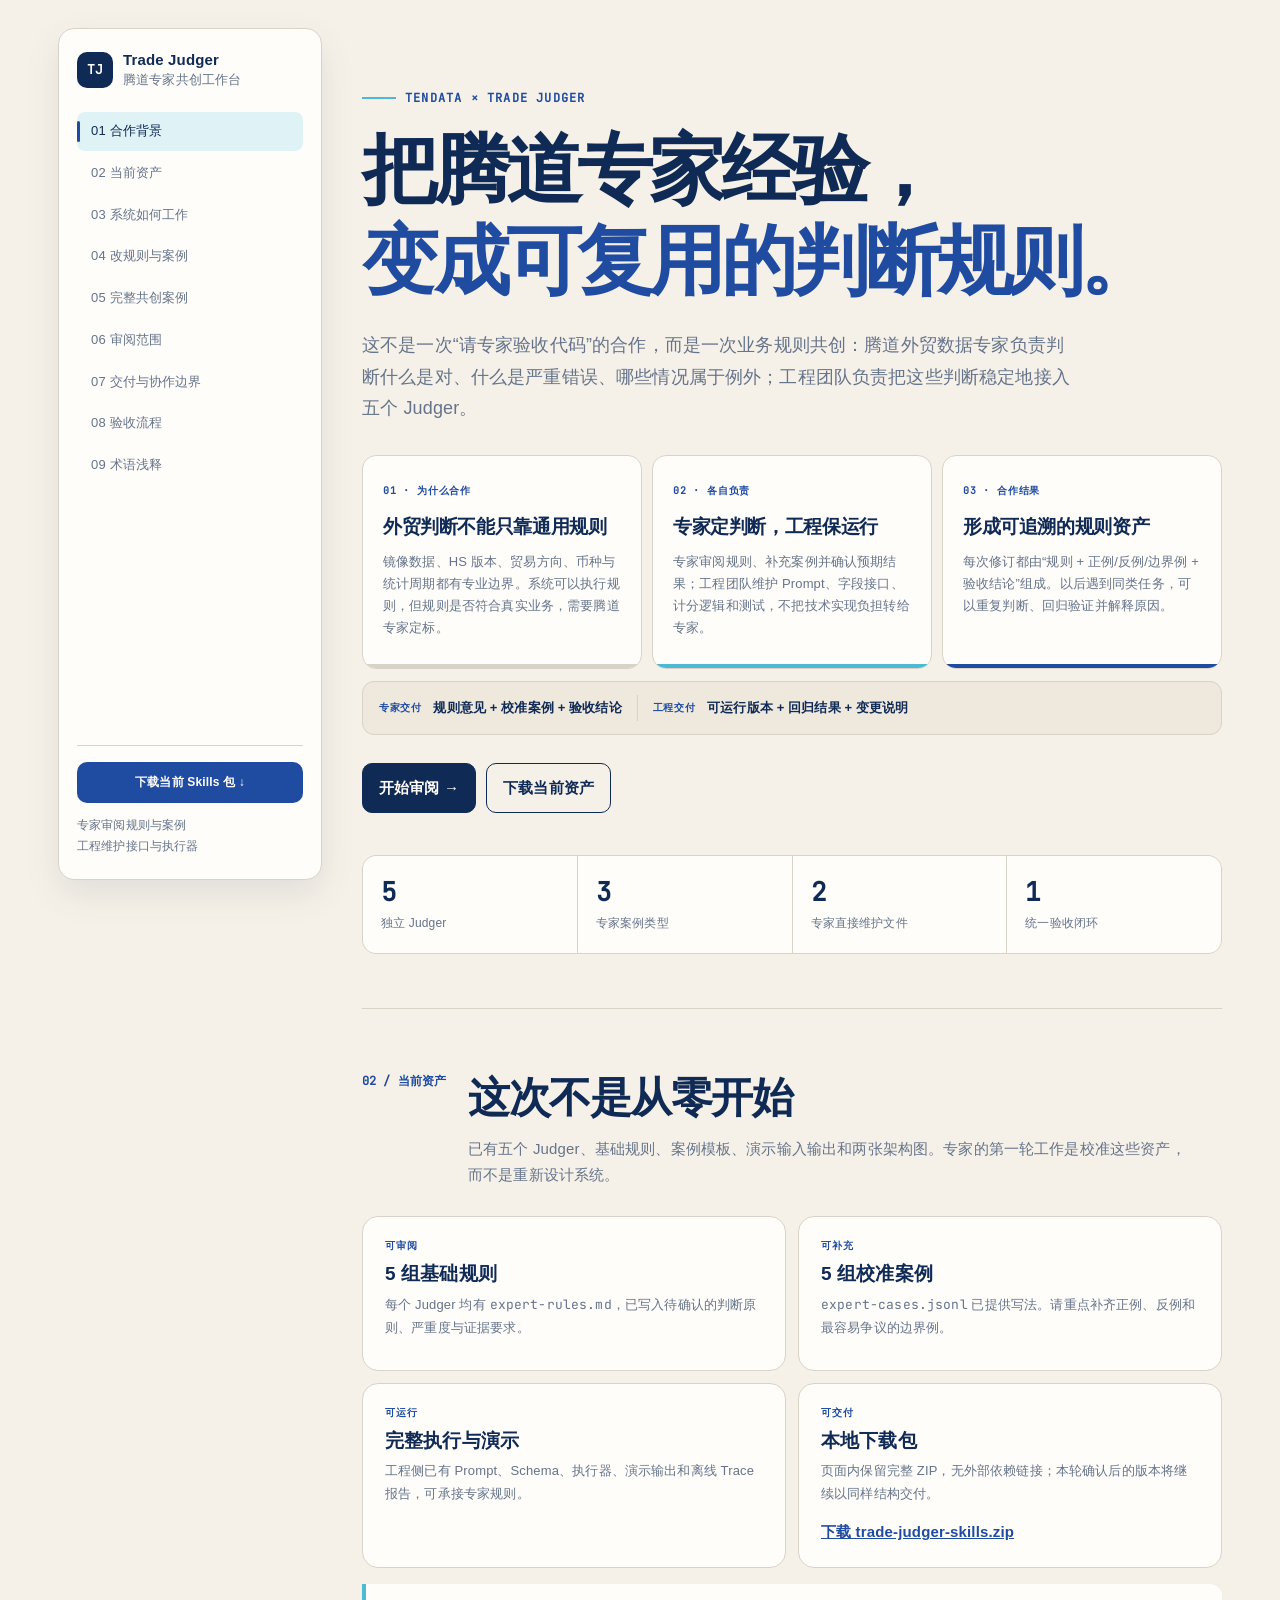
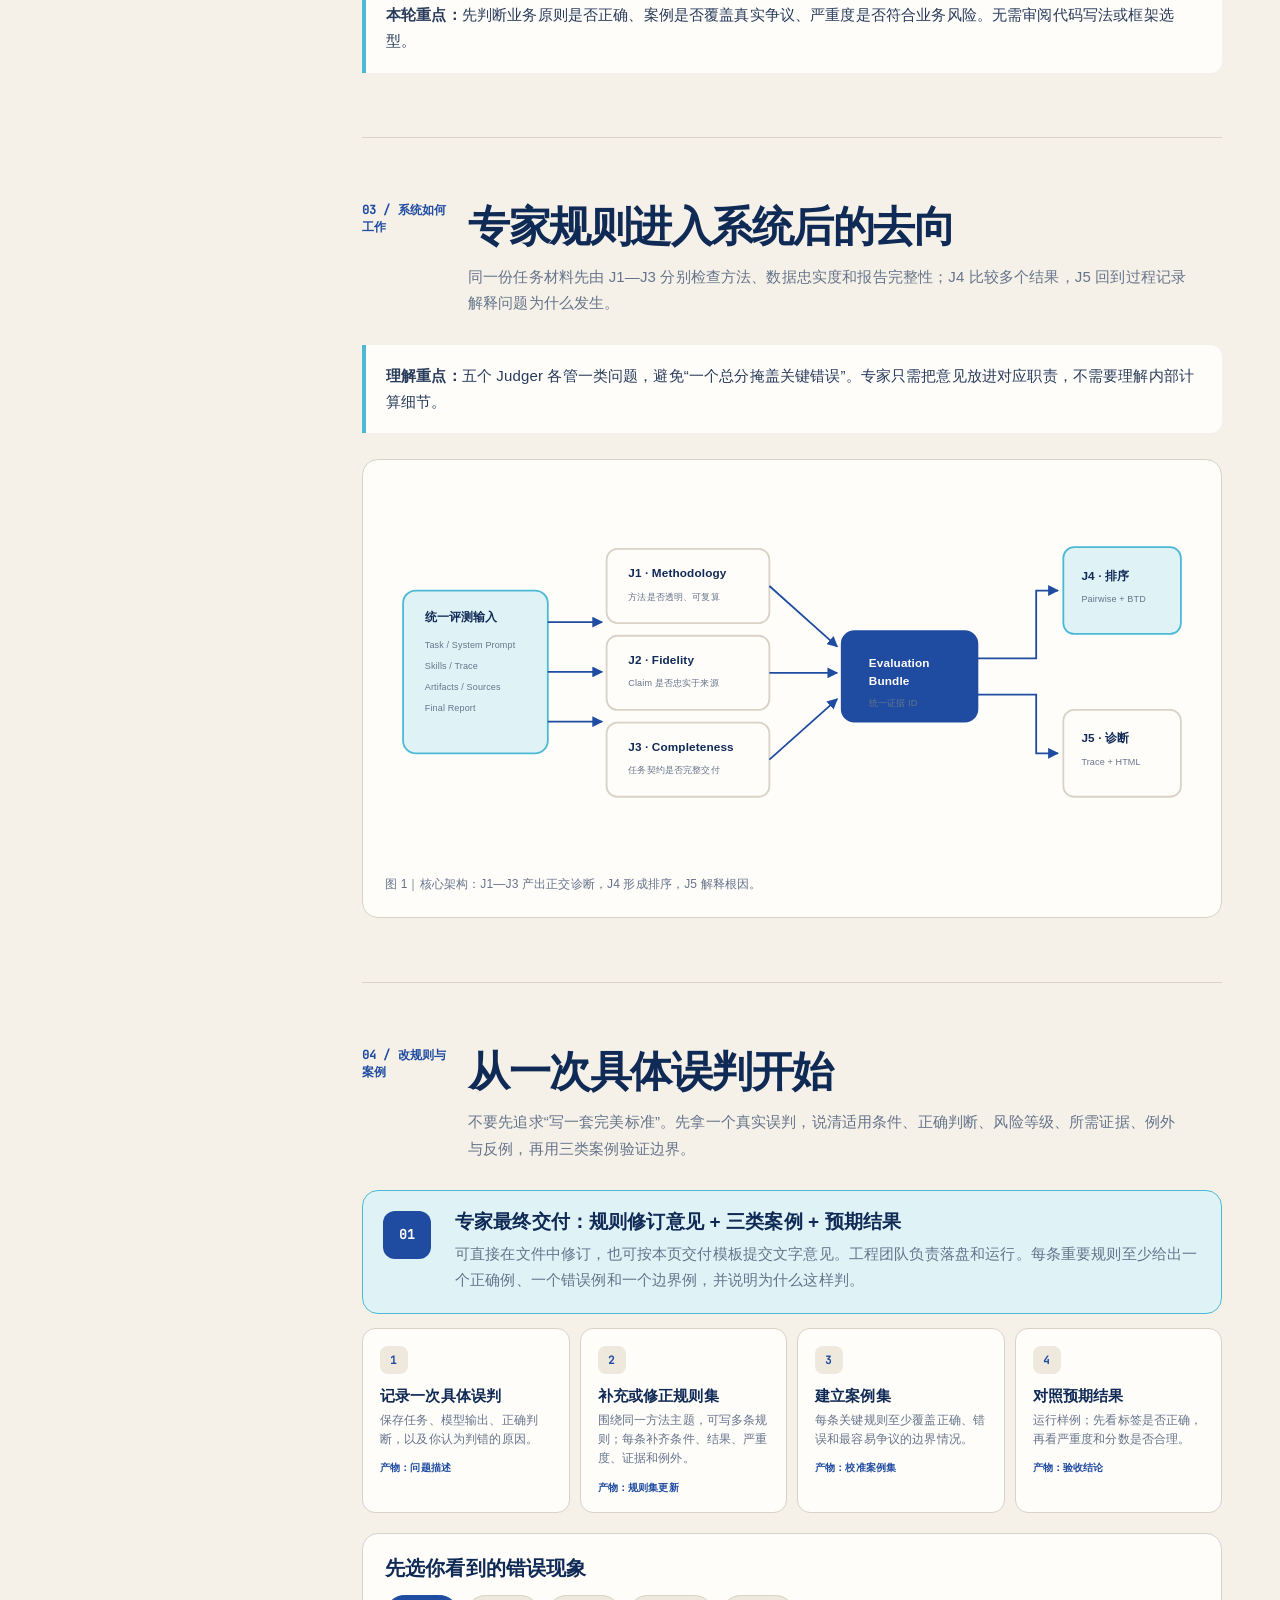
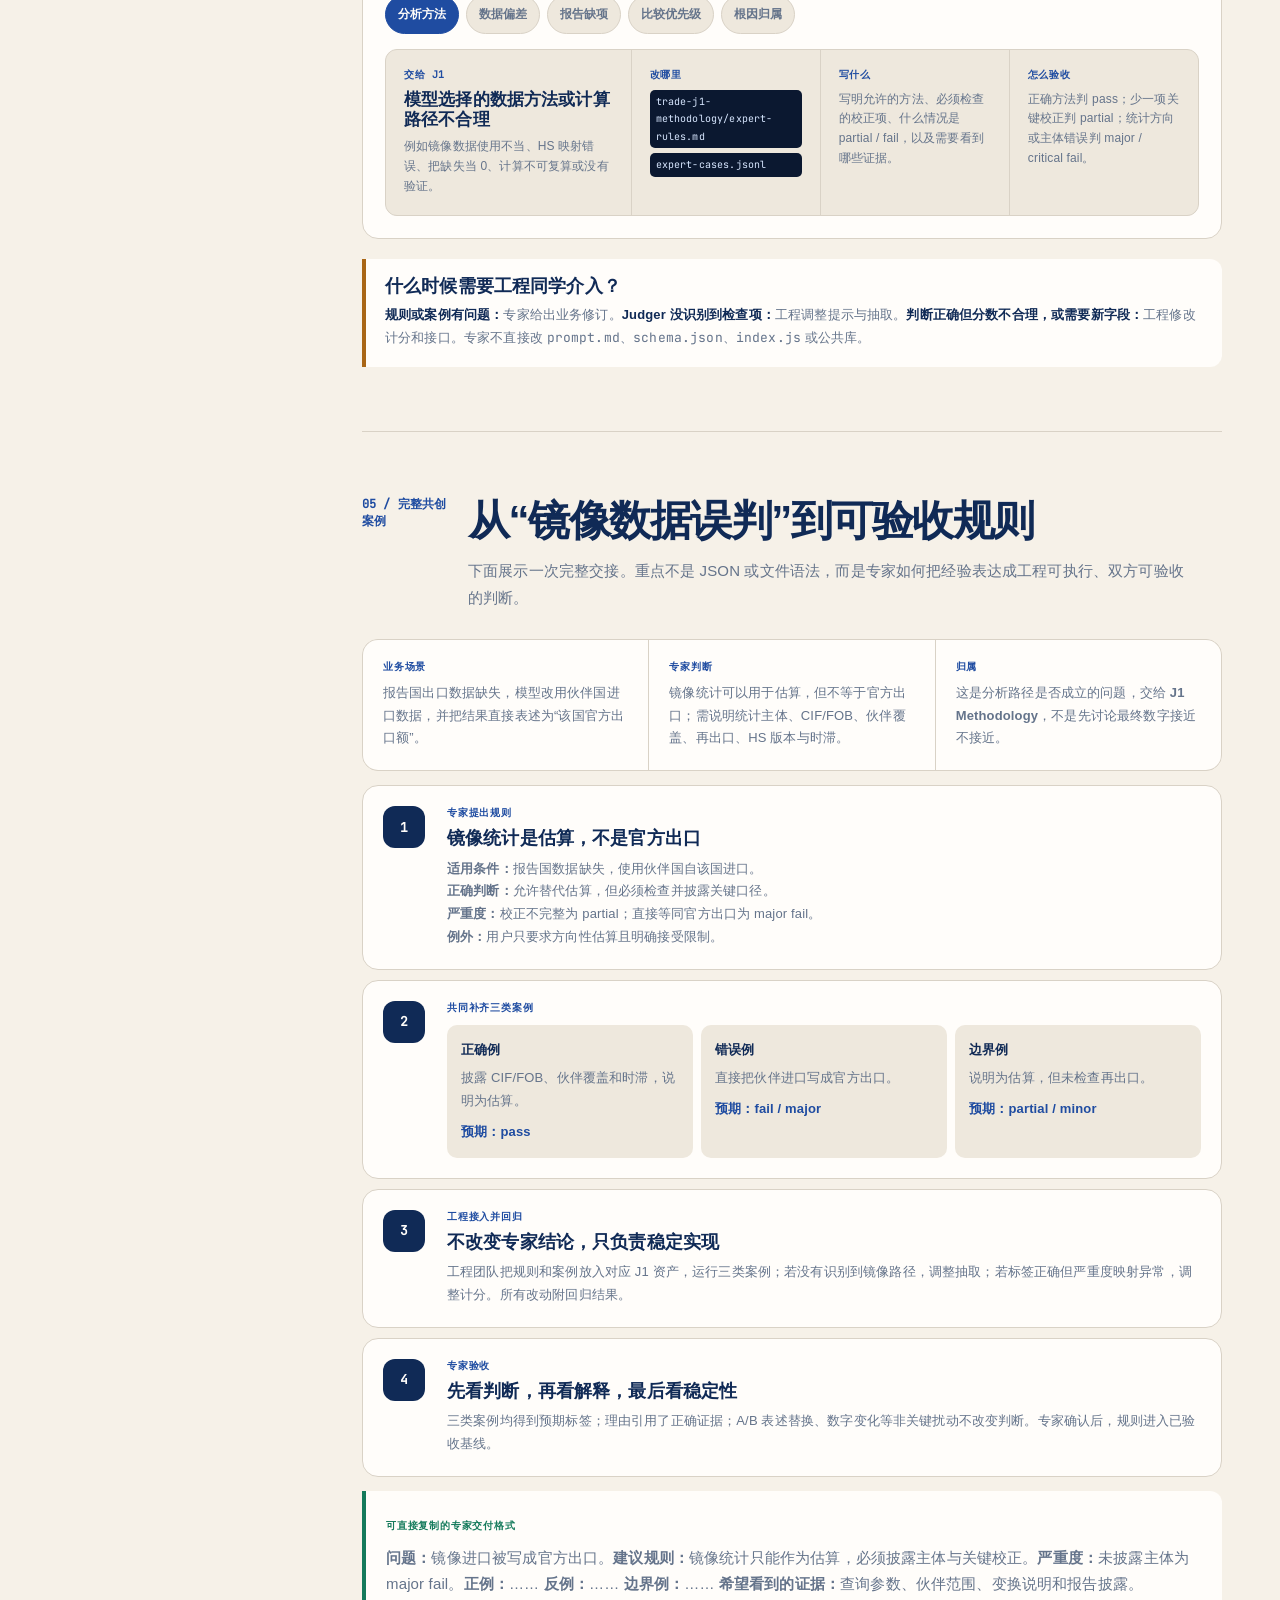
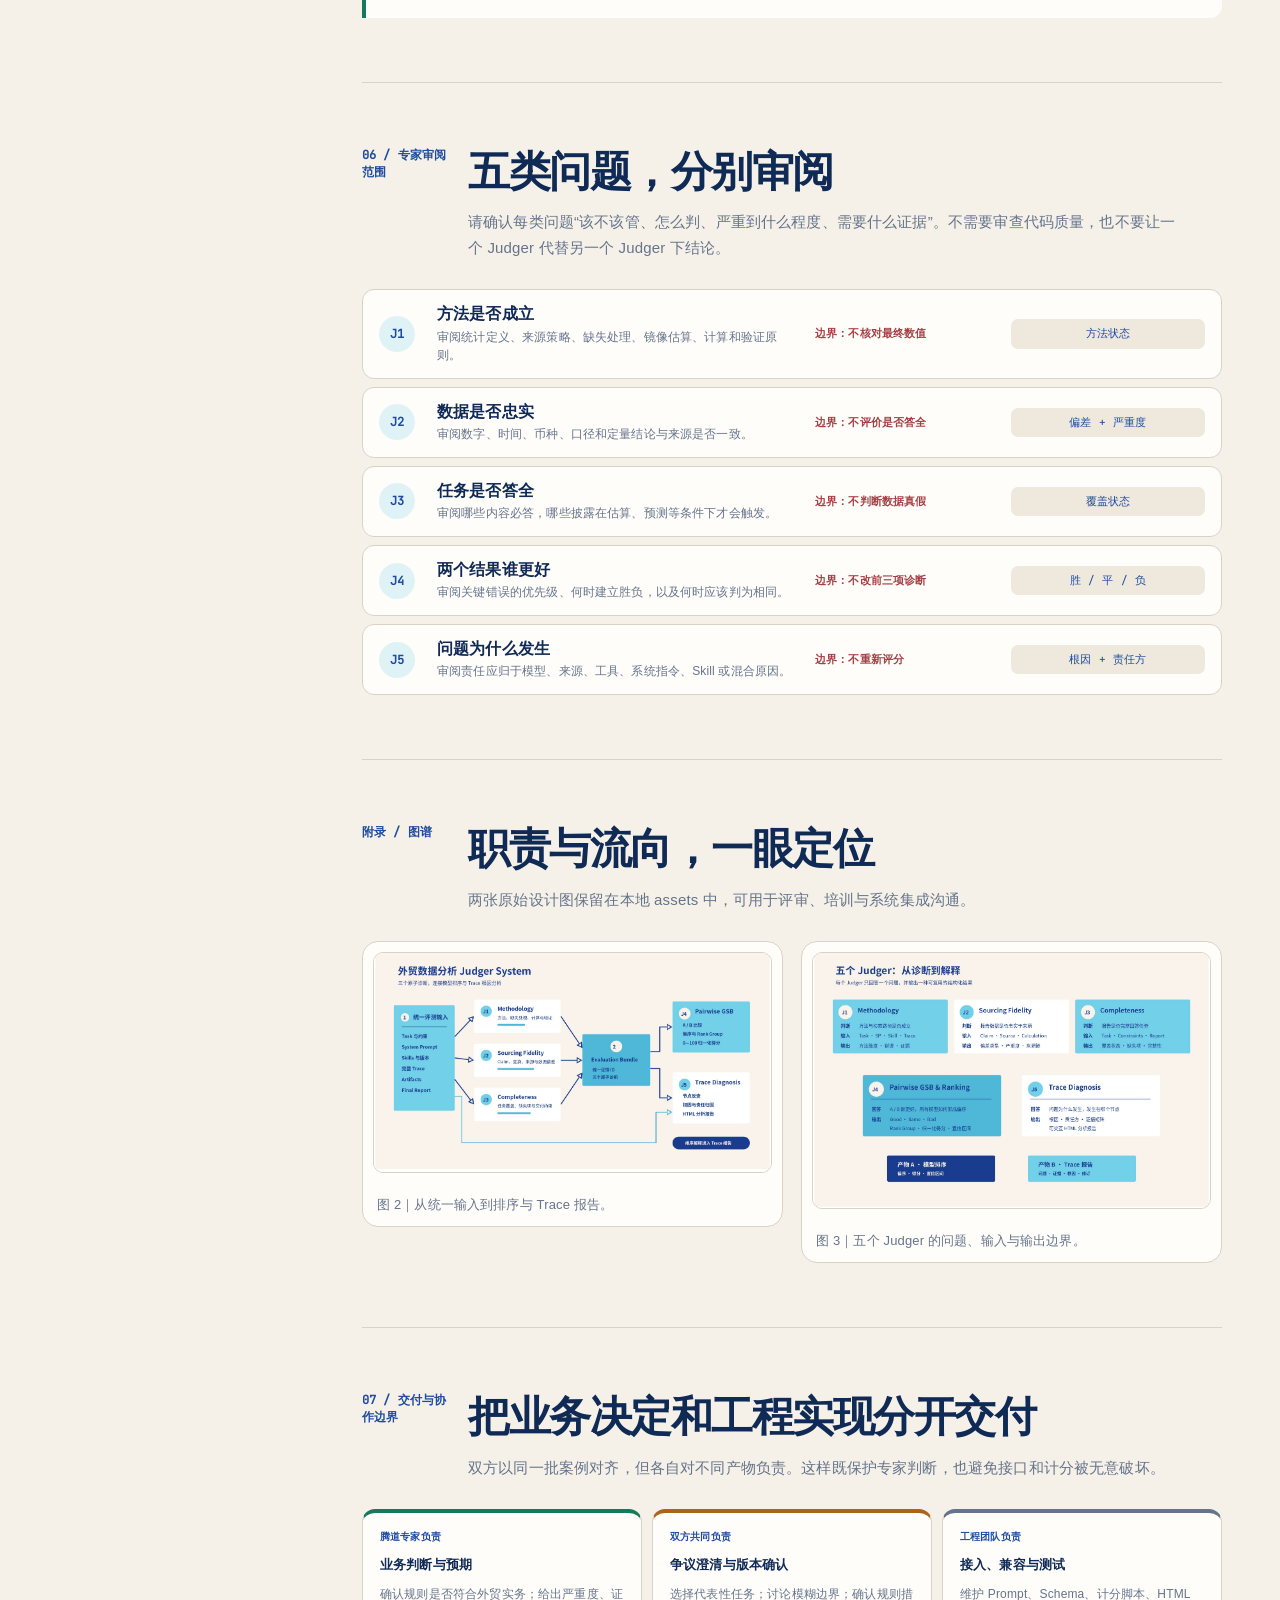
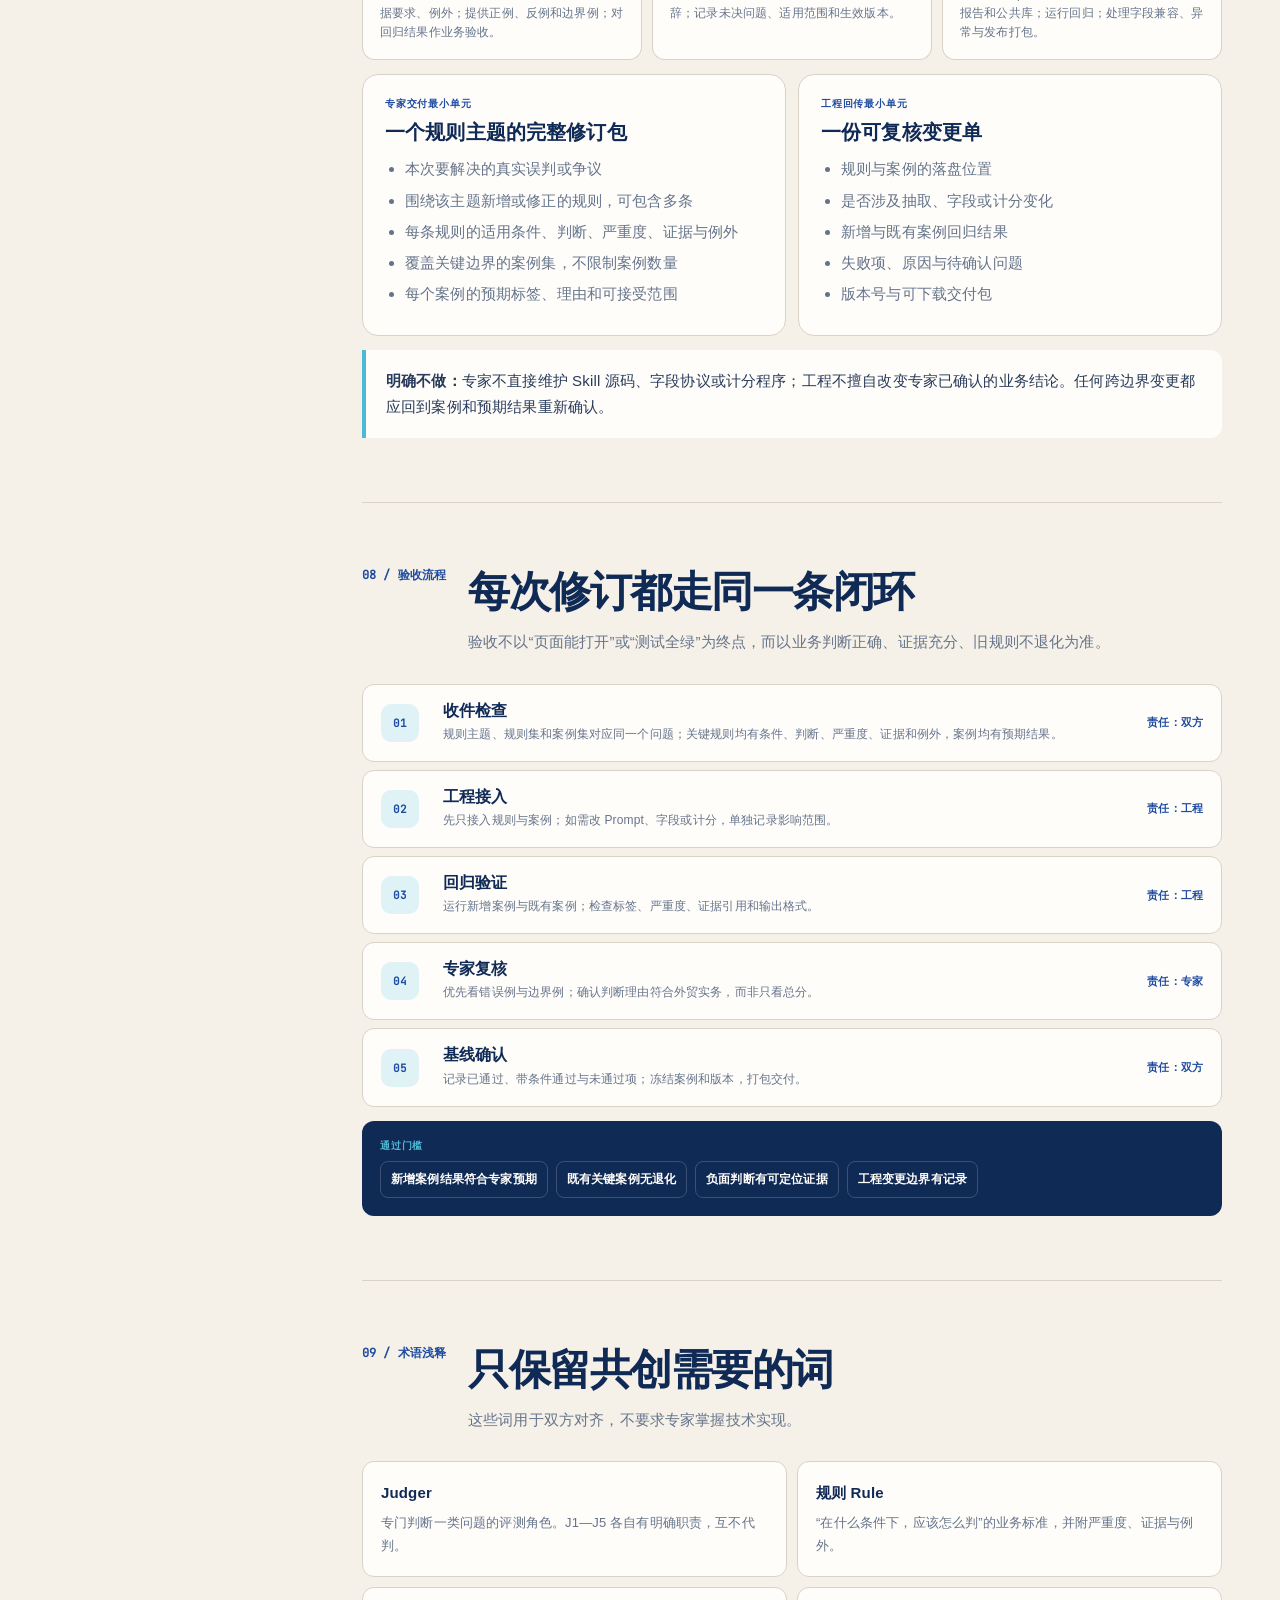
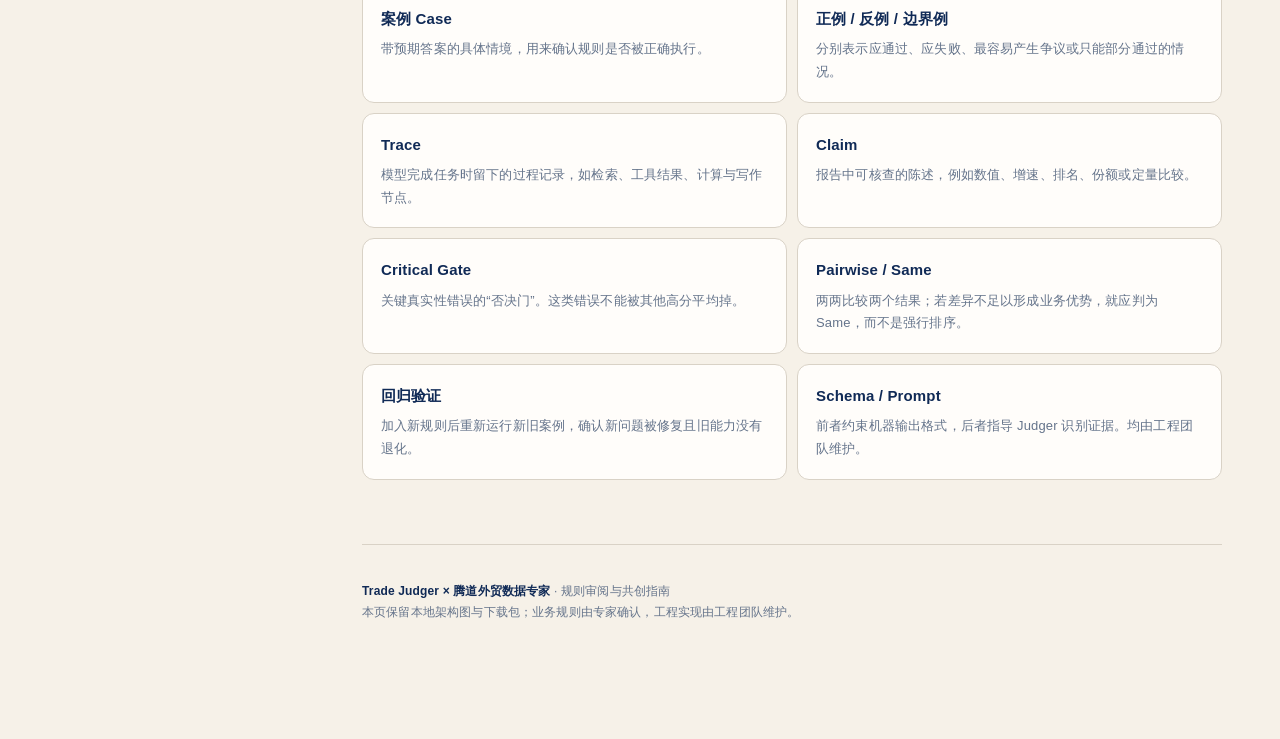
==== index.html @ 91a76354 "Deploy Tendata Trade Judger guide" ====
<!-- Generated by Trae Work -->
<!doctype html>
<html lang="zh-CN">
<head>
  <meta charset="utf-8">
  <meta name="viewport" content="width=device-width,initial-scale=1">
  <meta name="description" content="面向腾道外贸数据专家的 Trade Judger 规则审阅与共创工作指南">
  <title>Trade Judger｜腾道外贸数据专家共创指南</title>
  <link rel="stylesheet" href="assets/styles.css">
</head>
<body>
  <a class="skip" href="#main">跳到正文</a>
  <div class="shell">
    <aside class="sidebar" aria-label="页面目录">
      <div class="brand">
        <span class="brand-mark">TJ</span>
        <span>Trade Judger<small>腾道专家共创工作台</small></span>
      </div>
      <nav class="toc">
        <a class="active" href="#overview">01 合作背景</a>
        <a href="#assets-now">02 当前资产</a>
        <a href="#architecture">03 系统如何工作</a>
        <a href="#expert">04 改规则与案例</a>
        <a href="#worked-case">05 完整共创案例</a>
        <a href="#judgers">06 审阅范围</a>
        <a href="#delivery">07 交付与协作边界</a>
        <a href="#acceptance">08 验收流程</a>
        <a href="#terms">09 术语浅释</a>
      </nav>
      <div class="sidebar-foot">
        <a class="download" href="trade-judger-skills.zip" download>下载当前 Skills 包 ↓</a>
        专家审阅规则与案例<br>工程维护接口与执行器
      </div>
    </aside>

    <main class="main" id="main">
      <header class="hero" id="overview">
        <div class="eyebrow">Tendata × Trade Judger</div>
        <h1>把腾道专家经验，<br><span>变成可复用的判断规则。</span></h1>
        <p class="lead">这不是一次“请专家验收代码”的合作，而是一次业务规则共创：腾道外贸数据专家负责判断什么是对、什么是严重错误、哪些情况属于例外；工程团队负责把这些判断稳定地接入五个 Judger。</p>

        <div class="background-logic" aria-label="项目背景与方案">
          <article class="background-card problem">
            <span class="logic-step">01 · 为什么合作</span>
            <h2>外贸判断不能只靠通用规则</h2>
            <p>镜像数据、HS 版本、贸易方向、币种与统计周期都有专业边界。系统可以执行规则，但规则是否符合真实业务，需要腾道专家定标。</p>
          </article>
          <article class="background-card solution">
            <span class="logic-step">02 · 各自负责</span>
            <h2>专家定判断，工程保运行</h2>
            <p>专家审阅规则、补充案例并确认预期结果；工程团队维护 Prompt、字段接口、计分逻辑和测试，不把技术实现负担转给专家。</p>
          </article>
          <article class="background-card outcome">
            <span class="logic-step">03 · 合作结果</span>
            <h2>形成可追溯的规则资产</h2>
            <p>每次修订都由“规则 + 正例/反例/边界例 + 验收结论”组成。以后遇到同类任务，可以重复判断、回归验证并解释原因。</p>
          </article>
        </div>

        <div class="hero-thesis">
          <span>专家交付</span><b>规则意见 + 校准案例 + 验收结论</b>
          <i></i>
          <span>工程交付</span><b>可运行版本 + 回归结果 + 变更说明</b>
        </div>
        <div class="hero-actions">
          <a class="btn" href="#expert">开始审阅 →</a>
          <a class="btn secondary" href="trade-judger-skills.zip" download>下载当前资产</a>
        </div>
        <div class="metrics" aria-label="系统指标">
          <div class="metric"><strong>5</strong><span>独立 Judger</span></div>
          <div class="metric"><strong>3</strong><span>专家案例类型</span></div>
          <div class="metric"><strong>2</strong><span>专家直接维护文件</span></div>
          <div class="metric"><strong>1</strong><span>统一验收闭环</span></div>
        </div>
      </header>

      <section class="section" id="assets-now">
        <div class="section-head">
          <span class="section-no">02 / 当前资产</span>
          <div><h2>这次不是从零开始</h2><p class="section-intro">已有五个 Judger、基础规则、案例模板、演示输入输出和两张架构图。专家的第一轮工作是校准这些资产，而不是重新设计系统。</p></div>
        </div>
        <div class="asset-cards">
          <article><span>可审阅</span><h3>5 组基础规则</h3><p>每个 Judger 均有 <code>expert-rules.md</code>，已写入待确认的判断原则、严重度与证据要求。</p></article>
          <article><span>可补充</span><h3>5 组校准案例</h3><p><code>expert-cases.jsonl</code> 已提供写法。请重点补齐正例、反例和最容易争议的边界例。</p></article>
          <article><span>可运行</span><h3>完整执行与演示</h3><p>工程侧已有 Prompt、Schema、执行器、演示输出和离线 Trace 报告，可承接专家规则。</p></article>
          <article><span>可交付</span><h3>本地下载包</h3><p>页面内保留完整 ZIP，无外部依赖链接；本轮确认后的版本将继续以同样结构交付。</p><a href="trade-judger-skills.zip" download>下载 trade-judger-skills.zip</a></article>
        </div>
        <div class="callout"><strong>本轮重点：</strong>先判断业务原则是否正确、案例是否覆盖真实争议、严重度是否符合业务风险。无需审阅代码写法或框架选型。</div>
      </section>

      <section class="section" id="architecture">
        <div class="section-head">
          <span class="section-no">03 / 系统如何工作</span>
          <div>
            <h2>专家规则进入系统后的去向</h2>
            <p class="section-intro">同一份任务材料先由 J1—J3 分别检查方法、数据忠实度和报告完整性；J4 比较多个结果，J5 回到过程记录解释问题为什么发生。</p>
          </div>
        </div>
        <div class="callout"><strong>理解重点：</strong>五个 Judger 各管一类问题，避免“一个总分掩盖关键错误”。专家只需把意见放进对应职责，不需要理解内部计算细节。</div>
        <figure class="architecture">
          <svg viewBox="0 0 900 420" role="img" aria-labelledby="arch-title arch-desc">
            <title id="arch-title">Trade Judger 五层评测架构</title>
            <desc id="arch-desc">统一输入进入 J1、J2、J3，汇总为评测包后进入 J4 排序与 J5 Trace 诊断。</desc>
            <defs><marker id="arrow" viewBox="0 0 10 10" refX="9" refY="5" markerWidth="6" markerHeight="6" orient="auto-start-reverse"><path d="M0 0L10 5L0 10z" fill="var(--accent)"/></marker></defs>
            <rect class="flow-soft" x="20" y="120" rx="14" width="160" height="180"/>
            <text class="flow-text" x="44" y="154">统一评测输入</text>
            <text class="flow-sub" x="44" y="184">Task / System Prompt</text>
            <text class="flow-sub" x="44" y="207">Skills / Trace</text>
            <text class="flow-sub" x="44" y="230">Artifacts / Sources</text>
            <text class="flow-sub" x="44" y="253">Final Report</text>
            <path class="flow-line" d="M180 155H240"/>
            <path class="flow-line" d="M180 210H240"/>
            <path class="flow-line" d="M180 265H240"/>
            <rect class="flow-box" x="245" y="74" rx="12" width="180" height="82"/>
            <rect class="flow-box" x="245" y="170" rx="12" width="180" height="82"/>
            <rect class="flow-box" x="245" y="266" rx="12" width="180" height="82"/>
            <text class="flow-text" x="269" y="105">J1 · Methodology</text><text class="flow-sub" x="269" y="130">方法是否透明、可复算</text>
            <text class="flow-text" x="269" y="201">J2 · Fidelity</text><text class="flow-sub" x="269" y="226">Claim 是否忠实于来源</text>
            <text class="flow-text" x="269" y="297">J3 · Completeness</text><text class="flow-sub" x="269" y="322">任务契约是否完整交付</text>
            <path class="flow-line" d="M425 115L500 182"/><path class="flow-line" d="M425 211H500"/><path class="flow-line" d="M425 307L500 240"/>
            <rect class="flow-core" x="505" y="165" rx="14" width="150" height="100"/>
            <text class="flow-white" x="535" y="205">Evaluation</text><text class="flow-white" x="535" y="225">Bundle</text><text class="flow-sub" x="535" y="248">统一证据 ID</text>
            <path class="flow-line" d="M655 195H720V120H744"/><path class="flow-line" d="M655 235H720V300H744"/>
            <rect class="flow-soft" x="750" y="72" rx="12" width="130" height="96"/>
            <rect class="flow-box" x="750" y="252" rx="12" width="130" height="96"/>
            <text class="flow-text" x="770" y="108">J4 · 排序</text><text class="flow-sub" x="770" y="133">Pairwise + BTD</text>
            <text class="flow-text" x="770" y="288">J5 · 诊断</text><text class="flow-sub" x="770" y="313">Trace + HTML</text>
          </svg>
          <figcaption>图 1｜核心架构：J1—J3 产出正交诊断，J4 形成排序，J5 解释根因。</figcaption>
        </figure>
      </section>

      <section class="section expert-section" id="expert">
        <div class="section-head">
          <span class="section-no">04 / 改规则与案例</span>
          <div><h2>从一次具体误判开始</h2><p class="section-intro">不要先追求“写一套完美标准”。先拿一个真实误判，说清适用条件、正确判断、风险等级、所需证据、例外与反例，再用三类案例验证边界。</p></div>
        </div>

        <div class="expert-callout">
          <div class="expert-callout-mark">01</div>
          <div><h3>专家最终交付：规则修订意见 + 三类案例 + 预期结果</h3><p>可直接在文件中修订，也可按本页交付模板提交文字意见。工程团队负责落盘和运行。每条重要规则至少给出一个正确例、一个错误例和一个边界例，并说明为什么这样判。</p></div>
        </div>

        <div class="expert-workflow" aria-label="专家共创步骤">
          <article><span>1</span><h3>记录一次具体误判</h3><p>保存任务、模型输出、正确判断，以及你认为判错的原因。</p><b>产物：问题描述</b></article>
          <article><span>2</span><h3>补充或修正规则集</h3><p>围绕同一方法主题，可写多条规则；每条补齐条件、结果、严重度、证据和例外。</p><b>产物：规则集更新</b></article>
          <article><span>3</span><h3>建立案例集</h3><p>每条关键规则至少覆盖正确、错误和最容易争议的边界情况。</p><b>产物：校准案例集</b></article>
          <article><span>4</span><h3>对照预期结果</h3><p>运行样例；先看标签是否正确，再看严重度和分数是否合理。</p><b>产物：验收结论</b></article>
        </div>

        <div class="expert-router">
          <h3>先选你看到的错误现象</h3>
          <div class="expert-tabs" role="tablist" aria-label="选择专家修改场景">
            <button class="expert-tab active" data-expert="method" aria-selected="true">分析方法</button>
            <button class="expert-tab" data-expert="data" aria-selected="false">数据偏差</button>
            <button class="expert-tab" data-expert="coverage" aria-selected="false">报告缺项</button>
            <button class="expert-tab" data-expert="pairwise" aria-selected="false">比较优先级</button>
            <button class="expert-tab" data-expert="root" aria-selected="false">根因归属</button>
          </div>

          <article class="expert-panel active" data-expert-panel="method">
            <div class="expert-route-head"><span>交给 J1</span><h4>模型选择的数据方法或计算路径不合理</h4><p>例如镜像数据使用不当、HS 映射错误、把缺失当 0、计算不可复算或没有验证。</p></div>
            <div class="expert-action"><span>改哪里</span><code>trade-j1-methodology/expert-rules.md</code><code>expert-cases.jsonl</code></div>
            <div class="expert-action"><span>写什么</span><p>写明允许的方法、必须检查的校正项、什么情况是 partial / fail，以及需要看到哪些证据。</p></div>
            <div class="expert-action"><span>怎么验收</span><p>正确方法判 pass；少一项关键校正判 partial；统计方向或主体错误判 major / critical fail。</p></div>
          </article>
          <article class="expert-panel" data-expert-panel="data" hidden>
            <div class="expert-route-head"><span>交给 J2</span><h4>报告里的数字、口径或定量结论与来源不一致</h4><p>例如累计值写成全年、人民币写成美元、名义增长解释为实际增长，或来源无法定位。</p></div>
            <div class="expert-action"><span>改哪里</span><code>trade-j2-fidelity/expert-rules.md</code><code>expert-cases.jsonl</code></div>
            <div class="expert-action"><span>写什么</span><p>定义偏差类型，说明如何比较报告值与来源值，以及不同 Claim 的严重度。</p></div>
            <div class="expert-action"><span>怎么验收</span><p>报告值、定义、时间、单位和变换全部一致才判 none；核心口径错误必须触发 critical。</p></div>
          </article>
          <article class="expert-panel" data-expert-panel="coverage" hidden>
            <div class="expert-route-head"><span>交给 J3</span><h4>报告漏答用户要求，或该披露的限制没有写出来</h4><p>例如要求市场规模、趋势和原因，报告只给规模；使用估算后没有说明方法与限制。</p></div>
            <div class="expert-action"><span>改哪里</span><code>trade-j3-completeness/expert-rules.md</code><code>expert-cases.jsonl</code></div>
            <div class="expert-action"><span>写什么</span><p>列出该类任务的 required 项，以及在使用估算、镜像或预测时会触发的 conditional 项。</p></div>
            <div class="expert-action"><span>怎么验收</span><p>逐项在最终报告找到回答；只在 Trace 做过但没交付，仍不能判 covered。</p></div>
          </article>
          <article class="expert-panel" data-expert-panel="pairwise" hidden>
            <div class="expert-route-head"><span>交给 J4</span><h4>两个结果的胜负不符合业务重要性，或本应平局却被强行排序</h4><p>例如完整但核心数据错的报告胜过简短但数据正确的报告。</p></div>
            <div class="expert-action"><span>改哪里</span><code>trade-j4-pairwise-btd/expert-rules.md</code><code>expert-cases.jsonl</code></div>
            <div class="expert-action"><span>写什么</span><p>写明哪些错误先过 Critical Gate、哪些差异可建立优势、哪些差异只能判 Same。</p></div>
            <div class="expert-action"><span>怎么验收</span><p>准备 A 胜、B 胜、Same 和不可比较各一例，并执行 A/B 交换检查。</p></div>
          </article>
          <article class="expert-panel" data-expert-panel="root" hidden>
            <div class="expert-route-head"><span>交给 J5</span><h4>问题找对了，但责任方或发生节点判断错误</h4><p>例如工具没有返回数据却归因模型，或正确证据已出现但模型没用却归因来源。</p></div>
            <div class="expert-action"><span>改哪里</span><code>trade-j5-trace-html/expert-rules.md</code><code>expert-cases.jsonl</code></div>
            <div class="expert-action"><span>写什么</span><p>写明每种 owner 需要哪些 Trace 证据，以及 mixed 与 unknown 的边界。</p></div>
            <div class="expert-action"><span>怎么验收</span><p>同一错误分别构造 model、source、tool 和 skill 原因，检查是否归到不同责任方。</p></div>
          </article>
        </div>

        <div class="edit-boundary compact-boundary">
          <h3>什么时候需要工程同学介入？</h3>
          <p><b>规则或案例有问题：</b>专家给出业务修订。<b>Judger 没识别到检查项：</b>工程调整提示与抽取。<b>判断正确但分数不合理，或需要新字段：</b>工程修改计分和接口。专家不直接改 <code>prompt.md</code>、<code>schema.json</code>、<code>index.js</code> 或公共库。</p>
        </div>
      </section>

      <section class="section" id="worked-case">
        <div class="section-head">
          <span class="section-no">05 / 完整共创案例</span>
          <div><h2>从“镜像数据误判”到可验收规则</h2><p class="section-intro">下面展示一次完整交接。重点不是 JSON 或文件语法，而是专家如何把经验表达成工程可执行、双方可验收的判断。</p></div>
        </div>
        <div class="case-brief">
          <div><span>业务场景</span><p>报告国出口数据缺失，模型改用伙伴国进口数据，并把结果直接表述为“该国官方出口额”。</p></div>
          <div><span>专家判断</span><p>镜像统计可以用于估算，但不等于官方出口；需说明统计主体、CIF/FOB、伙伴覆盖、再出口、HS 版本与时滞。</p></div>
          <div><span>归属</span><p>这是分析路径是否成立的问题，交给 <strong>J1 Methodology</strong>，不是先讨论最终数字接近不接近。</p></div>
        </div>
        <div class="case-timeline" aria-label="完整共创案例步骤">
          <article><b>1</b><div><span>专家提出规则</span><h3>镜像统计是估算，不是官方出口</h3><p><strong>适用条件：</strong>报告国数据缺失，使用伙伴国自该国进口。<br><strong>正确判断：</strong>允许替代估算，但必须检查并披露关键口径。<br><strong>严重度：</strong>校正不完整为 partial；直接等同官方出口为 major fail。<br><strong>例外：</strong>用户只要求方向性估算且明确接受限制。</p></div></article>
          <article><b>2</b><div><span>共同补齐三类案例</span><div class="case-three"><p><em>正确例</em>披露 CIF/FOB、伙伴覆盖和时滞，说明为估算。<strong>预期：pass</strong></p><p><em>错误例</em>直接把伙伴进口写成官方出口。<strong>预期：fail / major</strong></p><p><em>边界例</em>说明为估算，但未检查再出口。<strong>预期：partial / minor</strong></p></div></div></article>
          <article><b>3</b><div><span>工程接入并回归</span><h3>不改变专家结论，只负责稳定实现</h3><p>工程团队把规则和案例放入对应 J1 资产，运行三类案例；若没有识别到镜像路径，调整抽取；若标签正确但严重度映射异常，调整计分。所有改动附回归结果。</p></div></article>
          <article><b>4</b><div><span>专家验收</span><h3>先看判断，再看解释，最后看稳定性</h3><p>三类案例均得到预期标签；理由引用了正确证据；A/B 表述替换、数字变化等非关键扰动不改变判断。专家确认后，规则进入已验收基线。</p></div></article>
        </div>
        <div class="handoff-example">
          <span>可直接复制的专家交付格式</span>
          <p><strong>问题：</strong>镜像进口被写成官方出口。<strong>建议规则：</strong>镜像统计只能作为估算，必须披露主体与关键校正。<strong>严重度：</strong>未披露主体为 major fail。<strong>正例：</strong>…… <strong>反例：</strong>…… <strong>边界例：</strong>…… <strong>希望看到的证据：</strong>查询参数、伙伴范围、变换说明和报告披露。</p>
        </div>
      </section>

      <section class="section" id="judgers">
        <div class="section-head">
          <span class="section-no">06 / 专家审阅范围</span>
          <div><h2>五类问题，分别审阅</h2><p class="section-intro">请确认每类问题“该不该管、怎么判、严重到什么程度、需要什么证据”。不需要审查代码质量，也不要让一个 Judger 代替另一个 Judger 下结论。</p></div>
        </div>
        <div class="judger-matrix">
          <article><span class="jid">J1</span><div><h3>方法是否成立</h3><p>审阅统计定义、来源策略、缺失处理、镜像估算、计算和验证原则。</p></div><b>边界：不核对最终数值</b><code>方法状态</code></article>
          <article><span class="jid">J2</span><div><h3>数据是否忠实</h3><p>审阅数字、时间、币种、口径和定量结论与来源是否一致。</p></div><b>边界：不评价是否答全</b><code>偏差 + 严重度</code></article>
          <article><span class="jid">J3</span><div><h3>任务是否答全</h3><p>审阅哪些内容必答，哪些披露在估算、预测等条件下才会触发。</p></div><b>边界：不判断数据真假</b><code>覆盖状态</code></article>
          <article><span class="jid">J4</span><div><h3>两个结果谁更好</h3><p>审阅关键错误的优先级、何时建立胜负，以及何时应该判为相同。</p></div><b>边界：不改前三项诊断</b><code>胜 / 平 / 负</code></article>
          <article><span class="jid">J5</span><div><h3>问题为什么发生</h3><p>审阅责任应归于模型、来源、工具、系统指令、Skill 或混合原因。</p></div><b>边界：不重新评分</b><code>根因 + 责任方</code></article>
        </div>
        <div class="judger-switcher legacy-judger-detail" role="tablist" aria-label="选择 Judger 查看详情">
          <button class="judger-tab active" role="tab" aria-selected="true" aria-controls="judger-j1" data-judger="j1">
            <span class="jid">J1</span><span><b>Methodology</b><small>分析方法是否成立</small></span>
          </button>
          <button class="judger-tab" role="tab" aria-selected="false" aria-controls="judger-j2" data-judger="j2">
            <span class="jid">J2</span><span><b>Sourcing Fidelity</b><small>数据是否忠实</small></span>
          </button>
          <button class="judger-tab" role="tab" aria-selected="false" aria-controls="judger-j3" data-judger="j3">
            <span class="jid">J3</span><span><b>Completeness</b><small>报告是否完整</small></span>
          </button>
          <button class="judger-tab" role="tab" aria-selected="false" aria-controls="judger-j4" data-judger="j4">
            <span class="jid">J4</span><span><b>Pairwise Ranking</b><small>模型如何排序</small></span>
          </button>
          <button class="judger-tab" role="tab" aria-selected="false" aria-controls="judger-j5" data-judger="j5">
            <span class="jid">J5</span><span><b>Trace Diagnosis</b><small>问题为何发生</small></span>
          </button>
        </div>

        <div class="judger-deck legacy-judger-detail">
          <article class="judger-panel active" id="judger-j1" role="tabpanel" data-panel="j1">
            <header class="judger-panel-head">
              <div><span class="eyebrow">J1 · 单模型诊断</span><h3>Methodology Judger</h3><p>判断模型是否用<strong>合理、透明、可复核</strong>的过程解决外贸数据问题。它评过程，不因最终数字碰巧正确而放过错误方法，也不因报告写得长而加分。</p></div>
              <span class="panel-badge">最小单位：方法维度</span>
            </header>
            <div class="judger-facts">
              <div><span>主要输入</span><b>Task · SP · Skill · Trace · Artifacts</b></div>
              <div><span>主要输出</span><b>维度状态 · 严重度 · 证据 · 总分</b></div>
              <div><span>离散标签</span><b>pass · partial · fail · N/A</b></div>
            </div>
            <div class="judger-body">
              <div class="judger-process">
                <h4>如何工作</h4>
                <ol class="process-list">
                  <li><i>01</i><div><b>形式化问题</b><p>把自然语言任务还原为报告国、伙伴国、贸易方向、商品范围、时间粒度、价值或数量指标。</p></div></li>
                  <li><i>02</i><div><b>检查来源策略</b><p>判断来源层级是否适配 Claim，并区分主来源、辅助来源与解释性来源。</p></div></li>
                  <li><i>03</i><div><b>审查缺失处理</b><p>区分零值、未发布、未报送、受抑制和接口失败；替代估算必须披露假设与偏差。</p></div></li>
                  <li><i>04</i><div><b>复核计算与验证</b><p>检查汇总、换算、同比、份额和镜像调整是否可复算，并寻找独立验证。</p></div></li>
                </ol>
              </div>
              <aside class="judger-rules">
                <h4>关键判定</h4>
                <ul><li>数据缺失不能直接解释为 0。</li><li>镜像进口需检查 FOB/CIF、再出口、伙伴覆盖率和 HS 版本。</li><li>证据不足时，应缩小结论或标记不确定性。</li><li>Critical failure 不被平均分抵消。</li></ul>
                <div class="case"><span>典型案例</span><p>某地区出口缺失，模型用伙伴国进口恢复数据。若未校正 CIF/FOB 和伙伴覆盖率，J1 判替代路径为 <b>partial</b>，即使最终数值接近。</p></div>
              </aside>
            </div>
          </article>

          <article class="judger-panel" id="judger-j2" role="tabpanel" data-panel="j2" hidden>
            <header class="judger-panel-head">
              <div><span class="eyebrow">J2 · Claim 级核验</span><h3>Sourcing Fidelity Judger</h3><p>从最终报告中抽取每个可核查的 Data Claim，建立 <strong>Claim → Transformation → Source</strong> 链，判断报告值是否忠实于来源与计算。</p></div>
              <span class="panel-badge">最小单位：Data Claim</span>
            </header>
            <div class="judger-facts">
              <div><span>主要输入</span><b>Report · Source · Download · Calculation · Trace</b></div>
              <div><span>主要输出</span><b>来源链 · 偏差类型 · 严重度 · WDR</b></div>
              <div><span>Claim 等级</span><b>critical · material · supporting</b></div>
            </div>
            <div class="judger-body">
              <div class="judger-process">
                <h4>如何工作</h4>
                <ol class="process-list">
                  <li><i>01</i><div><b>抽取 Claim</b><p>识别数值、增速、排名、份额、比较关系、时间点和定量推断。</p></div></li>
                  <li><i>02</i><div><b>连接来源</b><p>定位模型实际读取的页面、下载文件和中间表；无法连接时标记 unsupported。</p></div></li>
                  <li><i>03</i><div><b>复算变换</b><p>按 trace 中的公式、币种、单位、时间窗口和聚合范围重新计算。</p></div></li>
                  <li><i>04</i><div><b>判断影响</b><p>按 Claim 重要度与偏差严重度汇总，但保留单个核心错误的否决权。</p></div></li>
                </ol>
              </div>
              <aside class="judger-rules">
                <h4>七类偏差</h4>
                <div class="chip-list"><span>抄写</span><span>定义</span><span>时间</span><span>单位/币种</span><span>聚合</span><span>计算</span><span>来源质量</span></div>
                <ul><li>方向、主体或时间窗口错误属于定义偏差。</li><li>数值接近不代表语义正确。</li><li>外部复核不得替模型“修答案”。</li></ul>
                <div class="case"><span>典型案例</span><p>来源是“2025 年 1—10 月累计值”，报告写成“2025 全年”。即使数字完全一致，J2 仍判为 <b>critical temporal deviation</b>。</p></div>
              </aside>
            </div>
          </article>

          <article class="judger-panel" id="judger-j3" role="tabpanel" data-panel="j3" hidden>
            <header class="judger-panel-head">
              <div><span class="eyebrow">J3 · 任务契约核验</span><h3>Report Completeness Judger</h3><p>判断最终交付是否完整回答用户问题。它先把任务拆成可核验的 Requirement，再只根据最终报告判断覆盖情况。</p></div>
              <span class="panel-badge">最小单位：Requirement</span>
            </header>
            <div class="judger-facts">
              <div><span>主要输入</span><b>Task · Constraints · SP · Final Report</b></div>
              <div><span>主要输出</span><b>任务契约 · 覆盖状态 · 缺失项 · 完整性分</b></div>
              <div><span>必要性</span><b>required · conditional · optional</b></div>
            </div>
            <div class="judger-body">
              <div class="judger-process">
                <h4>如何工作</h4>
                <ol class="process-list">
                  <li><i>01</i><div><b>恢复任务契约</b><p>从用户任务提取显式子问题、范围、格式、语言和明细要求。</p></div></li>
                  <li><i>02</i><div><b>标记必要性</b><p>Required 必须回答；Conditional 仅在触发时检查；Optional 只提供有限增益。</p></div></li>
                  <li><i>03</i><div><b>寻找报告证据</b><p>标题或关键词不算覆盖，必须定位到实际回答内容。</p></div></li>
                  <li><i>04</i><div><b>识别无关扩展</b><p>篇幅、章节数量和无关知识不能补偿主要任务缺失。</p></div></li>
                </ol>
              </div>
              <aside class="judger-rules">
                <h4>六类覆盖</h4>
                <div class="chip-list"><span>任务问题</span><span>范围口径</span><span>分析结构</span><span>证据覆盖</span><span>限制披露</span><span>交付约束</span></div>
                <ul><li>Required 缺失直接影响核心评级。</li><li>使用估算后，方法披露自动变为 Conditional 必选项。</li><li>只认最终报告中的可见内容。</li></ul>
                <div class="case"><span>典型案例</span><p>用户要求解释前三大市场变化，报告只分析两个市场。即使其他章节完整，该 Requirement 仍为 <b>partial</b>。</p></div>
              </aside>
            </div>
          </article>

          <article class="judger-panel" id="judger-j4" role="tabpanel" data-panel="j4" hidden>
            <header class="judger-panel-head">
              <div><span class="eyebrow">J4 · 跨模型比较</span><h3>Pairwise GSB &amp; Ranking Judger</h3><p>在同一道任务上比较候选 A 与 B，先给出 Good / Same / Bad，再把全部 Pairwise 结果聚合为模型偏序、Rank Group 和归一化得分。</p></div>
              <span class="panel-badge">最小单位：A / B Pair</span>
            </header>
            <div class="judger-facts">
              <div><span>主要输入</span><b>A/B 全量结果 · 双方 J1—J3 · Task Context</b></div>
              <div><span>单对输出</span><b>Good · Same · Bad · 决定性证据</b></div>
              <div><span>总体输出</span><b>偏序 · Rank Group · 0—100 分 · CI</b></div>
            </div>
            <div class="judger-body">
              <div class="judger-process">
                <h4>决策顺序</h4>
                <ol class="process-list">
                  <li><i>01</i><div><b>Critical Failure Gate</b><p>一侧存在核心真实性错误而另一侧没有时，直接建立优势。</p></div></li>
                  <li><i>02</i><div><b>Pareto Dominance</b><p>一侧三个维度均不差且至少一个维度实质更好时，占优。</p></div></li>
                  <li><i>03</i><div><b>Trade-off</b><p>维度互有胜负时，按当前任务的重要度权衡，不使用固定平均分。</p></div></li>
                  <li><i>04</i><div><b>BTD 聚合</b><p>使用支持平局的 Bradley–Terry–Davidson 模型估计潜在强度与置信区间。</p></div></li>
                </ol>
              </div>
              <aside class="judger-rules">
                <h4>排序纪律</h4>
                <ul><li>措辞、版式或低价值扩展的差异判 Same。</li><li>交换 A/B 后，标签必须反向。</li><li>置信区间重叠或证据不足时进入同一 Rank Group。</li><li>0—100 分只在同一 Cohort 内有效。</li></ul>
                <div class="case"><span>典型案例</span><p>A 的结构更完整，但核心增长率口径错误；B 较简短但数据可追溯。Critical Gate 生效，<b>B 胜</b>。</p></div>
              </aside>
            </div>
          </article>

          <article class="judger-panel" id="judger-j5" role="tabpanel" data-panel="j5" hidden>
            <header class="judger-panel-head">
              <div><span class="eyebrow">J5 · 根因解释与报告</span><h3>Trace Diagnosis &amp; HTML Report</h3><p>J5 不重新评分。它读取单模型全量输入与 J1—J3 诊断，回到 Trace 判断问题为什么发生、发生在哪个节点、由谁负责，并生成离线 HTML 报告。</p></div>
              <span class="panel-badge">最小单位：带证据的问题</span>
            </header>
            <div class="judger-facts">
              <div><span>主要输入</span><b>全量 Trace · SP · Skill · Artifacts · J1—J4</b></div>
              <div><span>主要输出</span><b>Finding · Root Cause · Owner · Remediation</b></div>
              <div><span>责任标签</span><b>model · source · tool · SP · skill · mixed</b></div>
            </div>
            <div class="judger-body">
              <div class="judger-process">
                <h4>四问反查</h4>
                <ol class="process-list">
                  <li><i>01</i><div><b>正确证据是否出现</b><p>检查工具结果、下载文件或中间表中是否已有正确数据。</p></div></li>
                  <li><i>02</i><div><b>是否存在冲突口径</b><p>识别同一 trace 中互相矛盾的时间、币种、方向或定义。</p></div></li>
                  <li><i>03</i><div><b>模型是否正确使用</b><p>判断问题来自检索失败、证据选择、计算错误还是 Skill 未遵循。</p></div></li>
                  <li><i>04</i><div><b>报告是否忠实呈现</b><p>把 Finding 连接到 trace、source、artifact 和 report block，并给出修复建议。</p></div></li>
                </ol>
              </div>
              <aside class="judger-rules">
                <h4>边界与产物</h4>
                <ul><li>只融合和归因，不修改 J1—J4 原始结论。</li><li>跨 Judger 重复问题合并为一个根因。</li><li>每个负面 Finding 必须可跳回原始节点。</li><li>HTML 同屏展示诊断、模型产出和 Trace 节点。</li></ul>
                <div class="case"><span>典型案例</span><p>正确人民币数值已在工具结果中，但模型直接写成美元。J5 将问题定位到写作节点，责任归为 <b>model</b>；若来源本身标错币种，则归为 <b>source</b> 或 mixed。</p></div>
              </aside>
            </div>
          </article>
        </div>
      </section>

      <section class="section" id="assets">
        <div class="section-head">
          <span class="section-no">附录 / 图谱</span>
          <div><h2>职责与流向，一眼定位</h2><p class="section-intro">两张原始设计图保留在本地 assets 中，可用于评审、培训与系统集成沟通。</p></div>
        </div>
        <div class="figure-row">
          <figure class="figure"><img src="assets/judger-system-map.png" alt="外贸数据分析 Judger System 流程图"><figcaption>图 2｜从统一输入到排序与 Trace 报告。</figcaption></figure>
          <figure class="figure"><img src="assets/judger-responsibility-map.png" alt="五个 Judger 职责拆解图"><figcaption>图 3｜五个 Judger 的问题、输入与输出边界。</figcaption></figure>
        </div>
      </section>

      <section class="section" id="delivery">
        <div class="section-head">
          <span class="section-no">07 / 交付与协作边界</span>
          <div><h2>把业务决定和工程实现分开交付</h2><p class="section-intro">双方以同一批案例对齐，但各自对不同产物负责。这样既保护专家判断，也避免接口和计分被无意破坏。</p></div>
        </div>
        <div class="boundary-grid delivery-grid">
          <article class="boundary expert-owned"><span>腾道专家负责</span><b>业务判断与预期</b><p>确认规则是否符合外贸实务；给出严重度、证据要求、例外；提供正例、反例和边界例；对回归结果作业务验收。</p></article>
          <article class="boundary co-owned"><span>双方共同负责</span><b>争议澄清与版本确认</b><p>选择代表性任务；讨论模糊边界；确认规则措辞；记录未决问题、适用范围和生效版本。</p></article>
          <article class="boundary engineer-owned"><span>工程团队负责</span><b>接入、兼容与测试</b><p>维护 Prompt、Schema、计分脚本、HTML 报告和公共库；运行回归；处理字段兼容、异常与发布打包。</p></article>
        </div>
        <div class="delivery-format">
          <div>
            <span>专家交付最小单元</span>
            <h3>一个规则主题的完整修订包</h3>
            <ul><li>本次要解决的真实误判或争议</li><li>围绕该主题新增或修正的规则，可包含多条</li><li>每条规则的适用条件、判断、严重度、证据与例外</li><li>覆盖关键边界的案例集，不限制案例数量</li><li>每个案例的预期标签、理由和可接受范围</li></ul>
          </div>
          <div>
            <span>工程回传最小单元</span>
            <h3>一份可复核变更单</h3>
            <ul><li>规则与案例的落盘位置</li><li>是否涉及抽取、字段或计分变化</li><li>新增与既有案例回归结果</li><li>失败项、原因与待确认问题</li><li>版本号与可下载交付包</li></ul>
          </div>
        </div>
        <div class="callout"><strong>明确不做：</strong>专家不直接维护 Skill 源码、字段协议或计分程序；工程不擅自改变专家已确认的业务结论。任何跨边界变更都应回到案例和预期结果重新确认。</div>
      </section>

      <section class="section" id="acceptance">
        <div class="section-head">
          <span class="section-no">08 / 验收流程</span>
          <div><h2>每次修订都走同一条闭环</h2><p class="section-intro">验收不以“页面能打开”或“测试全绿”为终点，而以业务判断正确、证据充分、旧规则不退化为准。</p></div>
        </div>
        <ol class="acceptance-flow">
          <li><span>01</span><div><h3>收件检查</h3><p>规则主题、规则集和案例集对应同一个问题；关键规则均有条件、判断、严重度、证据和例外，案例均有预期结果。</p></div><b>责任：双方</b></li>
          <li><span>02</span><div><h3>工程接入</h3><p>先只接入规则与案例；如需改 Prompt、字段或计分，单独记录影响范围。</p></div><b>责任：工程</b></li>
          <li><span>03</span><div><h3>回归验证</h3><p>运行新增案例与既有案例；检查标签、严重度、证据引用和输出格式。</p></div><b>责任：工程</b></li>
          <li><span>04</span><div><h3>专家复核</h3><p>优先看错误例与边界例；确认判断理由符合外贸实务，而非只看总分。</p></div><b>责任：专家</b></li>
          <li><span>05</span><div><h3>基线确认</h3><p>记录已通过、带条件通过与未通过项；冻结案例和版本，打包交付。</p></div><b>责任：双方</b></li>
        </ol>
        <div class="acceptance-gates">
          <span>通过门槛</span><strong>新增案例结果符合专家预期</strong><strong>既有关键案例无退化</strong><strong>负面判断有可定位证据</strong><strong>工程变更边界有记录</strong>
        </div>
      </section>

      <section class="section" id="terms">
        <div class="section-head">
          <span class="section-no">09 / 术语浅释</span>
          <div><h2>只保留共创需要的词</h2><p class="section-intro">这些词用于双方对齐，不要求专家掌握技术实现。</p></div>
        </div>
        <dl class="glossary">
          <div><dt>Judger</dt><dd>专门判断一类问题的评测角色。J1—J5 各自有明确职责，互不代判。</dd></div>
          <div><dt>规则 Rule</dt><dd>“在什么条件下，应该怎么判”的业务标准，并附严重度、证据与例外。</dd></div>
          <div><dt>案例 Case</dt><dd>带预期答案的具体情境，用来确认规则是否被正确执行。</dd></div>
          <div><dt>正例 / 反例 / 边界例</dt><dd>分别表示应通过、应失败、最容易产生争议或只能部分通过的情况。</dd></div>
          <div><dt>Trace</dt><dd>模型完成任务时留下的过程记录，如检索、工具结果、计算与写作节点。</dd></div>
          <div><dt>Claim</dt><dd>报告中可核查的陈述，例如数值、增速、排名、份额或定量比较。</dd></div>
          <div><dt>Critical Gate</dt><dd>关键真实性错误的“否决门”。这类错误不能被其他高分平均掉。</dd></div>
          <div><dt>Pairwise / Same</dt><dd>两两比较两个结果；若差异不足以形成业务优势，就应判为 Same，而不是强行排序。</dd></div>
          <div><dt>回归验证</dt><dd>加入新规则后重新运行新旧案例，确认新问题被修复且旧能力没有退化。</dd></div>
          <div><dt>Schema / Prompt</dt><dd>前者约束机器输出格式，后者指导 Judger 识别证据。均由工程团队维护。</dd></div>
        </dl>
      </section>

      <section class="section legacy-section" id="tree">
        <div class="section-head">
          <span class="section-no">06 / 文件树</span>
          <div><h2>专家规则与工程实现分层存放</h2><p class="section-intro">每个 Skill 都提供专家规则、校准案例、语义 Prompt、机器 Schema 与确定性执行器。外贸专家优先进入前两项，避免修改工程接口。</p></div>
        </div>
        <div class="tree" role="region" aria-label="Skill 文件树" tabindex="0">
          <ul>
            <li><span class="folder">trade-judger-skills/</span><ul>
              <li>EXPERT_CONTRIBUTION_GUIDE.md　<span class="tree-note">专家首先阅读</span></li>
              <li><span class="folder">trade-j1-methodology/</span>　expert-rules.md · expert-cases.jsonl · SKILL.md · prompt.md · schema.json · index.js</li>
              <li><span class="folder">trade-j2-fidelity/</span>　expert-rules.md · expert-cases.jsonl · SKILL.md · prompt.md · schema.json · index.js</li>
              <li><span class="folder">trade-j3-completeness/</span>　expert-rules.md · expert-cases.jsonl · SKILL.md · prompt.md · schema.json · index.js</li>
              <li><span class="folder">trade-j4-pairwise-btd/</span>　expert-rules.md · expert-cases.jsonl · SKILL.md · prompt.md · schema.json · index.js</li>
              <li><span class="folder">trade-j5-trace-html/</span>　expert-rules.md · expert-cases.jsonl · SKILL.md · prompt.md · schema.json · index.js</li>
              <li><span class="folder">shared/</span><ul><li>examples/　j1.json … j5.json · model-a.json · model-b.json</li><li>lib.js</li></ul></li>
              <li><span class="folder">demo-output/</span>　评测结果 · 排名 · Trace HTML · 测试摘要</li>
              <li>demo.js</li><li>install.js</li><li>README.md</li>
            </ul></li>
          </ul>
        </div>
      </section>

      <section class="section legacy-section" id="interface">
        <div class="section-head">
          <span class="section-no">07 / 接口</span>
          <div><h2>专家修改后，规则如何进入 Judger 结果</h2><p class="section-intro">这一部分只解释一次运行中各文件的作用。专家规则决定判断标准，案例用于校准边界；Prompt 按规则读取证据并形成判断；Schema 检查字段；脚本计算分数或生成报告。</p></div>
        </div>
        <div class="effect-flow">
          <article class="effect-step expert-layer"><span>1 · 专家维护</span><h3>定义判断标准</h3><code>expert-rules.md</code><p>维护完整规则集：适用条件、预期判断、严重度、证据要求和例外。</p><code>expert-cases.jsonl</code><p>为重要规则提供有预期答案的校准案例。</p></article>
          <div class="effect-arrow" aria-hidden="true">→</div>
          <article class="effect-step prompt-layer"><span>2 · Judger 语义判断</span><h3>把证据转成结构化观察</h3><code>prompt.md</code><p>读取任务、Trace、来源与专家规则，输出 Claim、方法维度或 Requirement 等原子判断。</p></article>
          <div class="effect-arrow" aria-hidden="true">→</div>
          <article class="effect-step machine-layer"><span>3 · 机器校验</span><h3>检查输出是否可处理</h3><code>schema.json</code><p>约束字段、标签和数据类型。若专家只是增改规则，通常无需修改。</p></article>
          <div class="effect-arrow" aria-hidden="true">→</div>
          <article class="effect-step output-layer"><span>4 · 确定性处理</span><h3>计算最终结果</h3><code>index.js</code><p>计算分数、偏差率、排名或生成 HTML。标签正确但分数不合理时才修改。</p></article>
        </div>

        <div class="change-guide">
          <h3>根据现象判断要改哪一层</h3>
          <div class="table-wrap">
            <table>
              <thead><tr><th>你观察到的现象</th><th>优先修改</th><th>修改完成的判断标准</th></tr></thead>
              <tbody>
                <tr><td>Judger 对一个外贸场景的判断原则不对</td><td><code>expert-rules.md</code> + 案例集</td><td>新增案例的标签与专家预期一致</td></tr>
                <tr><td>规则已经写清楚，但 Judger 没识别到该问题</td><td><code>prompt.md</code></td><td>输出中出现正确的检查对象与证据引用</td></tr>
                <tr><td>标签正确，但严重度、总分或排名不合理</td><td><code>index.js</code></td><td>在固定案例集上得到专家认可的相对结果</td></tr>
                <tr><td>现有输出无法表达新的判断类型</td><td><code>schema.json</code> + <code>index.js</code></td><td>新字段可校验，且上下游仍能读取</td></tr>
              </tbody>
            </table>
          </div>
        </div>

        <details class="technical-details">
          <summary>工程人员查看：单独运行五个 Skill 的命令</summary>
          <div class="command"><button class="copy">复制</button><pre><code>node trade-j1-methodology/index.js shared/examples/j1.json j1.json
node trade-j2-fidelity/index.js shared/examples/j2.json j2.json
node trade-j3-completeness/index.js shared/examples/j3.json j3.json
node trade-j4-pairwise-btd/index.js shared/examples/j4.json ranking.json
node trade-j5-trace-html/index.js shared/examples/j5.json trace-report.html</code></pre></div>
        </details>
      </section>

      <section class="section legacy-section" id="install">
        <div class="section-head">
          <span class="section-no">08 / 部署</span>
          <div><h2>下载、安装、验证</h2><p class="section-intro">无需 npm install，不访问网络。所有可执行逻辑只使用 Node.js 内置模块。</p></div>
        </div>
        <div class="steps">
          <article class="step"><div><h3>下载并解压</h3><p>获取完整 Skills 包并放入任意工作目录。</p><a href="trade-judger-skills.zip" download>下载 trade-judger-skills.zip</a></div></article>
          <article class="step"><div><h3>安装到目标项目</h3><p>默认复制到当前项目的 <code>.trae/skills/</code>。</p><div class="command"><button class="copy">复制</button><pre><code>node /path/to/trade-judger-skills/install.js</code></pre></div></div></article>
          <article class="step"><div><h3>显式指定 Skill 目录</h3><p>适合 monorepo、CI 工作区或自定义 Agent 项目。</p><div class="command"><button class="copy">复制</button><pre><code>node install.js /path/to/project/.trae/skills</code></pre></div></div></article>
          <article class="step"><div><h3>一键运行演示</h3><p>生成 J1—J5、ranking、Trace HTML 与测试摘要。</p><div class="command"><button class="copy">复制</button><pre><code>cd trade-judger-skills
node demo.js</code></pre></div></div></article>
        </div>
      </section>

      <section class="section legacy-section" id="demo">
        <div class="section-head">
          <span class="section-no">09 / 示例验证</span>
          <div><h2>示例验证覆盖五个 Skill 的关键链路</h2><p class="section-intro">项目提供一组可重复运行的合成样例，用于验证文件结构、Schema 约束、评分聚合、Pairwise 排序与 HTML 报告生成。运行环境要求为 Node.js 18 或更高版本，无需安装第三方 npm 依赖。</p></div>
        </div>
        <div class="demo">
          <div class="score-ring"><strong>40</strong><span>示例检查项</span></div>
          <div>
            <h3>从单模型诊断到跨模型排序均可复现</h3>
            <p>在内置合成样例中，模型 A 的 J1 方法分为 83.33、J2 加权偏差率为 0.20、J3 完整性分为 98.48，并在 BTD 聚合后进入第一 Rank Group。该结果用于说明数据流与输出格式，不构成真实模型能力基准。</p>
            <div class="checks"><span class="check">五组 Skill 文件完整</span><span class="check">Schema 版本正确</span><span class="check">J1 Critical gate</span><span class="check">J2 偏差率聚合</span><span class="check">J3 覆盖率聚合</span><span class="check">J4 平局参数</span><span class="check">J5 根因合并</span><span class="check">HTML 内容转义</span></div>
          </div>
        </div>
        <div class="table-wrap">
          <table>
            <thead><tr><th>验证范围</th><th>检查内容</th><th>示例结果</th><th>观察值</th></tr></thead>
            <tbody>
              <tr><td>Skill 结构</td><td>五个 Skill 均包含入口、Prompt、Schema 与执行器</td><td class="status">结构完整</td><td>SKILL / Prompt / Schema / Index</td></tr>
              <tr><td>J1</td><td>Critical failure 能否优先影响方法论结论</td><td class="status">符合预期</td><td>示例模型 B：30 分</td></tr>
              <tr><td>J2</td><td>高偏差样例能否得到更高加权偏差率</td><td class="status">符合预期</td><td>0.9697 &gt; 0.20</td></tr>
              <tr><td>J3</td><td>任务覆盖更完整的样例能否得到更高分</td><td class="status">符合预期</td><td>98.48 &gt; 72.73</td></tr>
              <tr><td>J4</td><td>Pairwise 胜负与平局能否进入 BTD 聚合</td><td class="status">符合预期</td><td>平局参数 ν = 1.2024</td></tr>
              <tr><td>J5</td><td>根因与证据能否渲染为离线 HTML</td><td class="status">符合预期</td><td>自包含，无外部脚本</td></tr>
            </tbody>
          </table>
        </div>
        <div class="callout demo-note"><strong>阅读说明：</strong>本节展示的是软件包自带样例的行为验证，目的是帮助读者理解如何运行与检查五个 Skill。生产评测仍需使用真实任务、真实 Trace 和经专家校准的样本集。</div>
      </section>

      <section class="section legacy-section" id="principles">
        <div class="section-head">
          <span class="section-no">10 / 原则</span>
          <div><h2>评测系统的证据纪律</h2><p class="section-intro">这些规则不是风格偏好，而是保证 Judger 可审计、可复现、可比较的操作约束。</p></div>
        </div>
        <div class="principles">
          <div class="principle"><strong>先证据，后结论</strong><span>负面判断必须绑定可定位 evidence_refs。</span></div>
          <div class="principle"><strong>缺证据，不脑补</strong><span>使用 insufficient_evidence，不以常识补写 Trace。</span></div>
          <div class="principle"><strong>Critical 不平均</strong><span>关键失败单独保留，不能被高均分抵消。</span></div>
          <div class="principle"><strong>长度不是质量</strong><span>篇幅、引用数和工具调用数不构成独立优势。</span></div>
          <div class="principle"><strong>定义先于数值接近</strong><span>主体、方向、时间与口径不一致即不能判正确。</span></div>
          <div class="principle"><strong>诊断不可覆写</strong><span>J4、J5 消费上游结果，但不修改 J1—J3 原结论。</span></div>
        </div>
      </section>

      <footer class="footer">
        <strong>Trade Judger × 腾道外贸数据专家</strong> · 规则审阅与共创指南<br>
        本页保留本地架构图与下载包；业务规则由专家确认，工程实现由工程团队维护。
      </footer>
    </main>
  </div>
  <button class="menu-toggle" aria-label="打开目录" aria-expanded="false">目录</button>
  <script src="assets/app.js"></script>
</body>
</html>
---- assets/styles.css ----
@font-face{font-family:"Hiragino Local";src:url("../_shared/fonts/HiraginoSansGB.ttc") format("truetype");font-weight:100 900;font-display:swap}
@font-face{font-family:"JetBrains Local";src:url("../_shared/fonts/JetBrainsMono-Regular.ttf") format("truetype");font-weight:400;font-display:swap}
:root{
  --bg:#f6f1e8;--surface:#fffdfa;--surface-2:#eee8dd;--ink:#102a56;--text:#283b5a;
  --muted:#65748b;--rule:#d9d2c6;--accent:#1f4ca1;--accent-2:#4db9d5;--accent-soft:#dff3f7;
  --good:#147a5b;--warn:#a96616;--bad:#a63f45;--code:#0b1830;--code-ink:#d8e7ff;
  --shadow:0 14px 36px rgba(16,42,86,.09);--radius:16px;--sidebar:264px;--max:1220px;
  --font:"Hiragino Local","PingFang SC",sans-serif;--mono:"JetBrains Local",monospace;
}
*{box-sizing:border-box}
html{scroll-behavior:smooth;scroll-padding-top:28px}
body{margin:0;background:var(--bg);color:var(--text);font:15px/1.75 var(--font);letter-spacing:.01em}
button,a{font:inherit}
a{color:var(--accent)}
button{cursor:pointer}
::selection{background:var(--accent-2);color:var(--ink)}
.skip{position:fixed;left:12px;top:-60px;z-index:100;background:var(--ink);color:var(--surface);padding:8px 12px}
.skip:focus{top:12px}
.shell{max-width:var(--max);margin:0 auto;display:grid;grid-template-columns:var(--sidebar) minmax(0,1fr);gap:40px;padding:28px 28px 80px}
.sidebar{position:sticky;top:24px;height:calc(100vh - 48px);display:flex;flex-direction:column;padding:22px 18px;border:1px solid var(--rule);border-radius:var(--radius);background:var(--surface);box-shadow:var(--shadow)}
.brand{display:flex;align-items:center;gap:10px;font-weight:800;color:var(--ink);line-height:1.2}
.brand-mark{display:grid;place-items:center;width:36px;height:36px;border-radius:10px;background:var(--ink);color:var(--surface);font:700 13px var(--mono)}
.brand small{display:block;margin-top:4px;color:var(--muted);font-weight:400}
.toc{margin:24px 0;display:grid;gap:3px}
.toc a{position:relative;padding:8px 10px 8px 14px;border-radius:8px;color:var(--muted);text-decoration:none;font-size:13px}
.toc a:hover,.toc a.active{background:var(--accent-soft);color:var(--ink)}
.toc a.active:before{content:"";position:absolute;left:0;top:9px;bottom:9px;width:3px;border-radius:2px;background:var(--accent)}
.sidebar-foot{margin-top:auto;padding-top:16px;border-top:1px solid var(--rule);font-size:12px;color:var(--muted)}
.download{display:flex;justify-content:center;align-items:center;gap:8px;margin-bottom:12px;padding:10px 12px;border-radius:10px;background:var(--accent);color:var(--surface);font-weight:700;text-decoration:none}
.main{min-width:0}
.hero{padding:62px 0 54px;border-bottom:1px solid var(--rule)}
.eyebrow{display:flex;align-items:center;gap:9px;color:var(--accent);font:700 12px var(--mono);text-transform:uppercase;letter-spacing:.1em}
.eyebrow:before{content:"";width:34px;height:2px;background:var(--accent-2)}
h1,h2,h3,h4{margin:0;color:var(--ink);line-height:1.2}
h1{max-width:820px;margin-top:18px;font-size:clamp(40px,7vw,76px);letter-spacing:-.055em}
h1 span{color:var(--accent)}
.lead{max-width:720px;margin:24px 0 0;font-size:18px;color:var(--muted)}
.background-logic{display:grid;grid-template-columns:repeat(3,1fr);gap:10px;margin-top:30px}
.background-card{position:relative;min-height:214px;padding:20px;border:1px solid var(--rule);border-radius:14px;background:var(--surface);overflow:hidden}
.background-card:after{content:"";position:absolute;left:0;right:0;bottom:0;height:4px;background:var(--rule)}
.background-card.solution:after{background:var(--accent-2)}
.background-card.outcome:after{background:var(--accent)}
.logic-step{color:var(--accent);font:700 10px var(--mono);letter-spacing:.08em;text-transform:uppercase}
.background-card h2{margin-top:14px;font-size:19px;letter-spacing:-.02em}
.background-card p{margin:12px 0 0;color:var(--muted);font-size:13px;line-height:1.7}
.background-card b{color:var(--ink)}
.hero-thesis{display:flex;align-items:center;gap:12px;margin-top:12px;padding:13px 16px;border:1px solid var(--rule);border-radius:12px;background:var(--surface-2)}
.hero-thesis span{color:var(--accent);font:700 10px var(--mono);text-transform:uppercase;letter-spacing:.06em}
.hero-thesis b{color:var(--ink);font-size:13px}
.hero-thesis i{width:1px;height:26px;margin:0 3px;background:var(--rule)}
.hero-actions{display:flex;flex-wrap:wrap;gap:10px;margin-top:28px}
.btn{display:inline-flex;align-items:center;gap:8px;padding:11px 16px;border:1px solid var(--ink);border-radius:10px;background:var(--ink);color:var(--surface);text-decoration:none;font-weight:700}
.btn.secondary{background:transparent;color:var(--ink)}
.metrics{display:grid;grid-template-columns:repeat(4,1fr);gap:1px;margin-top:42px;border:1px solid var(--rule);border-radius:14px;overflow:hidden;background:var(--rule)}
.metric{padding:18px;background:var(--surface)}
.metric strong{display:block;color:var(--ink);font:700 26px var(--mono)}
.metric span{color:var(--muted);font-size:12px}
.section{padding:64px 0;border-bottom:1px solid var(--rule)}
.section-head{display:grid;grid-template-columns:90px 1fr;gap:16px;margin-bottom:28px}
.section-no{font:700 12px var(--mono);color:var(--accent)}
.section h2{font-size:clamp(28px,4vw,42px);letter-spacing:-.035em}
.section-intro{max-width:720px;margin:12px 0 0;color:var(--muted)}
.callout{padding:18px 20px;border-left:4px solid var(--accent-2);background:var(--surface);border-radius:0 12px 12px 0}
.expert-callout{display:grid;grid-template-columns:56px 1fr;gap:16px;padding:20px;border:1px solid var(--accent-2);border-radius:var(--radius);background:var(--accent-soft)}
.expert-callout-mark{display:grid;place-items:center;width:48px;height:48px;border-radius:12px;background:var(--accent);color:var(--surface);font:700 13px var(--mono)}
.expert-callout h3{font-size:19px}.expert-callout p{margin:7px 0 0;color:var(--muted)}
.expert-workflow{display:grid;grid-template-columns:repeat(4,1fr);gap:10px;margin-top:14px}
.expert-workflow article{padding:17px;border:1px solid var(--rule);border-radius:13px;background:var(--surface)}
.expert-workflow span{display:grid;place-items:center;width:28px;height:28px;border-radius:8px;background:var(--surface-2);color:var(--accent);font:700 11px var(--mono)}
.expert-workflow h3{margin-top:13px;font-size:15px}.expert-workflow p{margin:6px 0 0;color:var(--muted);font-size:12px;line-height:1.6}
.expert-workflow b{display:block;margin-top:12px;color:var(--accent);font:700 10px var(--mono)}
.expert-router{margin-top:20px;padding:22px;border:1px solid var(--rule);border-radius:var(--radius);background:var(--surface)}
.expert-router>h3{font-size:20px}
.expert-tabs{display:flex;flex-wrap:wrap;gap:7px;margin:15px 0}
.expert-tab{padding:8px 12px;border:1px solid var(--rule);border-radius:999px;background:var(--surface-2);color:var(--muted);font-weight:700;font-size:12px}
.expert-tab.active{border-color:var(--accent);background:var(--accent);color:var(--surface)}
.expert-panel{display:grid;grid-template-columns:1.3fr repeat(3,1fr);gap:1px;border:1px solid var(--rule);border-radius:12px;overflow:hidden;background:var(--rule)}
.expert-panel[hidden]{display:none}
.expert-route-head,.expert-action{padding:18px;background:var(--surface-2)}
.expert-route-head span,.expert-action span{display:block;margin-bottom:8px;color:var(--accent);font:700 10px var(--mono);text-transform:uppercase;letter-spacing:.06em}
.expert-route-head h4{font-size:17px}.expert-route-head p,.expert-action p{margin:7px 0 0;color:var(--muted);font-size:12px;line-height:1.65}
.expert-action code{display:block;margin:5px 0;padding:3px 6px;border-radius:5px;background:var(--code);color:var(--code-ink);font-size:10px;overflow-wrap:anywhere}
.expert-answer{display:grid;grid-template-columns:95px 1fr;gap:10px 12px}
.expert-answer span,.expert-example>span{color:var(--accent);font:700 10px var(--mono);text-transform:uppercase;letter-spacing:.06em}
.expert-answer b{color:var(--ink)}
.expert-answer code{display:block;width:max-content;max-width:100%;padding:3px 6px;border-radius:5px;background:var(--code);color:var(--code-ink);font-size:11px;overflow-wrap:anywhere}
.expert-answer p{margin:0;color:var(--muted);font-size:13px;line-height:1.6}
.expert-example{border-left:4px solid var(--accent-2)}
.expert-example b{display:block;margin-top:9px;color:var(--ink);font-size:16px}
.expert-example p{margin:8px 0 0;color:var(--muted);font-size:13px;line-height:1.7}
.edit-boundary{margin-top:20px}.edit-boundary h3{margin-bottom:12px;font-size:18px}
.compact-boundary{padding:17px 19px;border-left:4px solid var(--warn);border-radius:0 12px 12px 0;background:var(--surface)}
.compact-boundary h3{margin:0 0 7px}.compact-boundary p{margin:0;color:var(--muted);font-size:13px}.compact-boundary b{color:var(--ink)}
.boundary-grid{display:grid;grid-template-columns:repeat(3,1fr);gap:10px}
.boundary{padding:17px;border:1px solid var(--rule);border-radius:13px;background:var(--surface)}
.boundary>span{display:block;margin-bottom:10px;color:var(--accent);font:700 10px var(--mono);text-transform:uppercase}
.boundary b{display:block;color:var(--ink);font-size:13px}.boundary p{margin:8px 0 0;color:var(--muted);font-size:12px;line-height:1.6}
.boundary.expert-owned{border-top:4px solid var(--good)}.boundary.co-owned{border-top:4px solid var(--warn)}.boundary.engineer-owned{border-top:4px solid var(--muted)}
.worked-example{margin-top:16px;border:1px solid var(--rule);border-radius:13px;background:var(--surface)}
.worked-example summary{padding:16px 18px;color:var(--ink);font-weight:700;cursor:pointer}
.worked-grid{display:grid;grid-template-columns:repeat(4,1fr);gap:1px;border-top:1px solid var(--rule);background:var(--rule)}
.worked-grid div{padding:16px;background:var(--surface-2)}
.worked-grid span{color:var(--accent);font:700 10px var(--mono)}.worked-grid p{margin:7px 0 0;color:var(--muted);font-size:12px;line-height:1.6}
.architecture{margin:26px 0 0;padding:22px;border:1px solid var(--rule);border-radius:var(--radius);background:var(--surface)}
.architecture figcaption,.figure figcaption{margin-top:12px;color:var(--muted);font-size:12px}
.architecture svg{width:100%;height:auto;display:block}
.flow-box{fill:var(--surface);stroke:var(--rule);stroke-width:2}
.flow-core{fill:var(--accent);stroke:var(--accent);stroke-width:2}
.flow-soft{fill:var(--accent-soft);stroke:var(--accent-2);stroke-width:2}
.flow-text{fill:var(--ink);font:700 13px var(--font)}
.flow-sub{fill:var(--muted);font:400 10px var(--font)}
.flow-white{fill:var(--surface);font:700 13px var(--font)}
.flow-line{fill:none;stroke:var(--accent);stroke-width:2;marker-end:url(#arrow)}
.legacy-judger-detail{display:none!important}
.judger-matrix{display:grid;gap:8px}
.judger-matrix article{display:grid;grid-template-columns:44px minmax(0,1.5fr) minmax(150px,.75fr) minmax(150px,.8fr);align-items:center;gap:14px;padding:14px 16px;border:1px solid var(--rule);border-radius:12px;background:var(--surface)}
.judger-matrix article:hover{border-color:var(--accent-2);box-shadow:0 5px 14px rgba(16,42,86,.06)}
.judger-matrix h3{font-size:16px}.judger-matrix p{margin:4px 0 0;color:var(--muted);font-size:12px;line-height:1.5}
.judger-matrix article>b{color:var(--bad);font-size:11px;font-weight:600}
.judger-matrix article>code{padding:5px 8px;border-radius:7px;background:var(--surface-2);color:var(--accent);font-size:11px;text-align:center}
.judger-switcher{display:grid;grid-template-columns:repeat(5,minmax(0,1fr));gap:8px;padding:8px;border:1px solid var(--rule);border-radius:var(--radius);background:var(--surface-2)}
.judger-tab{display:flex;align-items:center;gap:10px;min-width:0;padding:12px 10px;border:1px solid transparent;border-radius:12px;background:transparent;color:var(--muted);text-align:left;transition:.2s ease}
.judger-tab:hover{background:var(--surface)}
.judger-tab.active{border-color:var(--rule);background:var(--surface);color:var(--ink);box-shadow:0 5px 14px rgba(16,42,86,.08)}
.judger-tab .jid{flex:0 0 auto}
.judger-tab b,.judger-tab small{display:block;overflow:hidden;text-overflow:ellipsis;white-space:nowrap}
.judger-tab b{font-size:12px;color:inherit}
.judger-tab small{margin-top:2px;font-size:10px;color:var(--muted)}
.jid{display:grid;place-items:center;width:36px;height:36px;border-radius:50%;background:var(--accent-soft);color:var(--accent);font:700 12px var(--mono)}
.judger-tab.active .jid{background:var(--accent);color:var(--surface)}
.judger-deck{margin-top:14px}
.judger-panel{padding:28px;border:1px solid var(--rule);border-radius:var(--radius);background:var(--surface);box-shadow:var(--shadow)}
.judger-panel[hidden]{display:none}
.judger-panel-head{display:flex;align-items:flex-start;justify-content:space-between;gap:24px;padding-bottom:22px;border-bottom:1px solid var(--rule)}
.judger-panel-head>div{max-width:720px}
.judger-panel-head h3{margin-top:10px;font-size:30px;letter-spacing:-.025em}
.judger-panel-head p{margin:10px 0 0;color:var(--muted);font-size:16px}
.panel-badge{flex:0 0 auto;padding:7px 11px;border-radius:999px;background:var(--accent-soft);color:var(--accent);font:700 11px var(--mono)}
.judger-facts{display:grid;grid-template-columns:repeat(3,1fr);gap:1px;margin:22px 0;background:var(--rule);border:1px solid var(--rule);border-radius:12px;overflow:hidden}
.judger-facts div{padding:14px 16px;background:var(--surface-2)}
.judger-facts span,.judger-facts b{display:block}
.judger-facts span{color:var(--muted);font:700 10px var(--mono);text-transform:uppercase;letter-spacing:.08em}
.judger-facts b{margin-top:5px;color:var(--ink);font-size:12px;line-height:1.5}
.judger-body{display:grid;grid-template-columns:minmax(0,1.35fr) minmax(260px,.8fr);gap:26px}
.judger-body h4{margin-bottom:15px;font-size:16px}
.process-list{display:grid;gap:4px;margin:0;padding:0;list-style:none}
.process-list li{display:grid;grid-template-columns:42px 1fr;gap:12px;padding:12px;border-radius:10px}
.process-list li:hover{background:var(--surface-2)}
.process-list i{display:grid;place-items:center;width:36px;height:36px;border:1px solid var(--rule);border-radius:10px;color:var(--accent);font:700 11px var(--mono);font-style:normal}
.process-list b{color:var(--ink)}
.process-list p{margin:3px 0 0;color:var(--muted);font-size:13px;line-height:1.6}
.judger-rules{padding:20px;border-radius:13px;background:var(--surface-2)}
.judger-rules ul{margin:0;padding-left:18px}
.judger-rules li{margin:7px 0}
.chip-list{display:flex;flex-wrap:wrap;gap:6px;margin-bottom:14px}
.chip-list span{padding:4px 8px;border:1px solid var(--rule);border-radius:999px;background:var(--surface);color:var(--ink);font-size:11px}
.case{margin-top:18px;padding-top:16px;border-top:1px solid var(--rule)}
.case span{color:var(--accent);font:700 11px var(--mono)}
.case p{margin:6px 0 0;color:var(--muted);font-size:13px;line-height:1.65}
.figure-row{display:grid;grid-template-columns:1fr 1fr;gap:18px;align-items:start}
.figure{margin:0;padding:10px 10px 12px;border:1px solid var(--rule);border-radius:var(--radius);background:var(--surface);overflow:hidden}
.figure img{display:block;width:100%;height:auto;border-radius:10px;border:1px solid var(--rule)}
.figure figcaption{padding:10px 4px 0;color:var(--muted);font-size:13px;line-height:1.5}
.tree{padding:8px 0;border:1px solid var(--rule);border-radius:var(--radius);background:var(--code);color:var(--code-ink);font:13px/1.75 var(--mono);overflow:auto}
.tree ul{list-style:none;margin:0;padding-left:25px}
.tree>ul{padding-left:18px}
.tree li:before{content:"├─ ";color:var(--accent-2)}
.tree li:last-child:before{content:"└─ "}
.tree .folder{color:var(--accent-2);font-weight:700}
.tree-note{margin-left:8px;color:var(--warn)}
.effect-flow{display:grid;grid-template-columns:1fr 28px 1fr 28px 1fr 28px 1fr;align-items:stretch}
.effect-step{padding:18px;border:1px solid var(--rule);border-radius:13px;background:var(--surface)}
.effect-step>span{display:block;color:var(--accent);font:700 10px var(--mono);text-transform:uppercase;letter-spacing:.06em}
.effect-step h3{margin:10px 0 13px;font-size:16px}.effect-step code{display:inline-block;margin:2px 0 5px;padding:3px 6px;border-radius:5px;background:var(--surface-2);color:var(--accent);font-size:11px}
.effect-step p{margin:0 0 11px;color:var(--muted);font-size:12px;line-height:1.6}.effect-step p:last-child{margin-bottom:0}
.effect-step.expert-layer{border-top:4px solid var(--good)}.effect-step.prompt-layer{border-top:4px solid var(--accent-2)}.effect-step.machine-layer{border-top:4px solid var(--warn)}.effect-step.output-layer{border-top:4px solid var(--accent)}
.effect-arrow{display:grid;place-items:center;color:var(--accent);font-size:22px;font-weight:700}
.change-guide{margin-top:22px}.change-guide h3{margin-bottom:12px;font-size:18px}
.technical-details{margin-top:16px;border:1px solid var(--rule);border-radius:12px;background:var(--surface)}
.technical-details summary{padding:14px 17px;color:var(--ink);font-weight:700;cursor:pointer}.technical-details .command{margin:0 14px 14px}
.tabs{border:1px solid var(--rule);border-radius:var(--radius);background:var(--surface);overflow:hidden}
.tablist{display:flex;gap:3px;padding:8px;background:var(--surface-2);overflow:auto}
.tab{white-space:nowrap;border:0;border-radius:8px;background:transparent;color:var(--muted);padding:9px 12px;font-weight:700}
.tab[aria-selected="true"]{background:var(--surface);color:var(--ink);box-shadow:0 2px 8px rgba(16,42,86,.08)}
.tabpanel{position:relative;display:none}
.tabpanel.active{display:block}
pre{margin:0;padding:20px;background:var(--code);color:var(--code-ink);font:13px/1.75 var(--mono);overflow:auto;white-space:pre}
code{font-family:var(--mono)}
.copy{position:absolute;right:12px;top:12px;border:1px solid rgba(255,255,255,.25);border-radius:7px;background:rgba(11,24,48,.8);color:var(--code-ink);padding:6px 9px;font-size:11px}
.copy.copied{background:var(--good)}
.steps{display:grid;gap:12px;counter-reset:step}
.step{display:grid;grid-template-columns:48px minmax(0,1fr);gap:14px;padding:18px;border:1px solid var(--rule);border-radius:var(--radius);background:var(--surface)}
.step:before{counter-increment:step;content:counter(step);display:grid;place-items:center;width:42px;height:42px;border-radius:50%;background:var(--ink);color:var(--surface);font:700 14px var(--mono)}
.step h3{font-size:17px}
.step p{margin:5px 0;color:var(--muted)}
.command{position:relative;margin-top:10px;border-radius:9px;overflow:hidden}
.demo{display:grid;grid-template-columns:240px 1fr;gap:18px;align-items:center;padding:26px;border-radius:var(--radius);background:var(--ink);color:var(--code-ink)}
.score-ring{position:relative;display:grid;place-items:center;width:188px;height:188px;margin:auto;border-radius:50%;background:conic-gradient(var(--accent-2) var(--progress),rgba(255,255,255,.13) 0)}
.score-ring:after{content:"";position:absolute;width:152px;height:152px;border-radius:50%;background:var(--ink)}
.score-ring strong,.score-ring span{position:relative;z-index:1}
.score-ring strong{font:700 39px var(--mono);color:var(--surface)}
.score-ring span{position:absolute;top:116px;font-size:12px}
.demo h3{color:var(--surface);font-size:25px}
.checks{display:grid;grid-template-columns:repeat(2,1fr);gap:8px;margin-top:14px}
.check{padding:8px 10px;border:1px solid rgba(255,255,255,.16);border-radius:8px;font-size:12px}
.check:before{content:"✓";margin-right:8px;color:var(--accent-2);font-weight:900}
.table-wrap{max-height:600px;overflow-x:auto;overflow-y:auto;border:1px solid var(--rule);border-radius:var(--radius)}
.demo-note{margin-top:16px}
table{width:100%;border-collapse:collapse;background:var(--surface)}
th,td{padding:12px 14px;text-align:left;border-bottom:1px solid var(--rule)}
th{position:sticky;top:0;background:var(--surface-2);color:var(--ink);font-size:12px}
.status{font-weight:700;color:var(--good)}
.principles{display:grid;grid-template-columns:repeat(2,1fr);gap:12px}
.principle{padding:18px;border-top:3px solid var(--accent);background:var(--surface)}
.principle strong{display:block;color:var(--ink)}
.principle span{color:var(--muted);font-size:13px}
.footer{padding:36px 0;color:var(--muted);font-size:12px}
.footer strong{color:var(--ink)}
.menu-toggle{display:none;position:fixed;right:16px;bottom:16px;z-index:20;width:48px;height:48px;border:0;border-radius:50%;background:var(--ink);color:var(--surface);box-shadow:var(--shadow)}
.legacy-section{display:none}
.asset-cards{display:grid;grid-template-columns:repeat(2,1fr);gap:12px;margin-bottom:16px}
.asset-cards article{padding:22px;border:1px solid var(--rule);border-radius:var(--radius);background:var(--surface)}
.asset-cards article>span,.case-brief span,.case-timeline article>div>span,.delivery-format span,.acceptance-gates>span{display:block;color:var(--accent);font:700 10px var(--mono);text-transform:uppercase;letter-spacing:.08em}
.asset-cards h3{margin-top:10px;font-size:19px}
.asset-cards p{margin:8px 0;color:var(--muted);font-size:13px}
.asset-cards a{display:inline-block;margin-top:5px;font-weight:700}
.case-brief{display:grid;grid-template-columns:repeat(3,1fr);gap:1px;border:1px solid var(--rule);border-radius:var(--radius);overflow:hidden;background:var(--rule)}
.case-brief>div{padding:20px;background:var(--surface)}
.case-brief p{margin:8px 0 0;color:var(--muted);font-size:13px}
.case-timeline{display:grid;gap:10px;margin-top:14px}
.case-timeline article{display:grid;grid-template-columns:48px 1fr;gap:16px;padding:20px;border:1px solid var(--rule);border-radius:var(--radius);background:var(--surface)}
.case-timeline article>b{display:grid;place-items:center;width:42px;height:42px;border-radius:12px;background:var(--ink);color:var(--surface);font:700 13px var(--mono)}
.case-timeline h3{margin-top:8px;font-size:18px}
.case-timeline p{margin:8px 0 0;color:var(--muted);font-size:13px}
.case-three{display:grid;grid-template-columns:repeat(3,1fr);gap:8px;margin-top:10px}
.case-three p{margin:0;padding:14px;border-radius:10px;background:var(--surface-2)}
.case-three em,.case-three strong{display:block;font-style:normal}
.case-three em{margin-bottom:6px;color:var(--ink);font-weight:800}
.case-three strong{margin-top:8px;color:var(--accent)}
.handoff-example{margin-top:14px;padding:20px;border-left:4px solid var(--good);border-radius:0 12px 12px 0;background:var(--surface)}
.handoff-example>span{color:var(--good);font:700 10px var(--mono);text-transform:uppercase;letter-spacing:.08em}
.handoff-example p{margin:8px 0 0;color:var(--muted)}
.delivery-format{display:grid;grid-template-columns:1fr 1fr;gap:12px;margin:14px 0}
.delivery-format>div{padding:22px;border:1px solid var(--rule);border-radius:var(--radius);background:var(--surface)}
.delivery-format h3{margin-top:9px;font-size:20px}
.delivery-format ul{margin:12px 0 0;padding-left:20px;color:var(--muted)}
.delivery-format li{margin:5px 0}
.acceptance-flow{display:grid;gap:8px;margin:0;padding:0;list-style:none}
.acceptance-flow li{display:grid;grid-template-columns:48px minmax(0,1fr) 100px;align-items:center;gap:14px;padding:16px 18px;border:1px solid var(--rule);border-radius:12px;background:var(--surface)}
.acceptance-flow li>span{display:grid;place-items:center;width:38px;height:38px;border-radius:10px;background:var(--accent-soft);color:var(--accent);font:700 11px var(--mono)}
.acceptance-flow h3{font-size:16px}
.acceptance-flow p{margin:4px 0 0;color:var(--muted);font-size:12px}
.acceptance-flow li>b{color:var(--accent);font-size:11px;text-align:right}
.acceptance-gates{display:flex;flex-wrap:wrap;gap:8px;margin-top:14px;padding:18px;border-radius:12px;background:var(--ink);color:var(--surface)}
.acceptance-gates>span{flex:0 0 100%;color:var(--accent-2)}
.acceptance-gates strong{padding:7px 10px;border:1px solid rgba(255,255,255,.18);border-radius:8px;font-size:12px}
.glossary{display:grid;grid-template-columns:repeat(2,1fr);gap:10px;margin:0}
.glossary>div{padding:18px;border:1px solid var(--rule);border-radius:12px;background:var(--surface)}
.glossary dt{color:var(--ink);font-weight:800}
.glossary dd{margin:6px 0 0;color:var(--muted);font-size:13px}
@media(max-width:900px){
  .shell{grid-template-columns:1fr;padding:18px}
  .sidebar{position:fixed;z-index:15;left:16px;right:16px;top:16px;height:calc(100vh - 32px);transform:translateX(-120%);transition:.25s}
  .sidebar.open{transform:none}.menu-toggle{display:block}
  .metrics{grid-template-columns:repeat(2,1fr)}.section-head{grid-template-columns:1fr}.section-no{margin-bottom:-8px}
  .background-logic{grid-template-columns:1fr}.background-card{min-height:0}
  .hero-thesis{align-items:flex-start;flex-wrap:wrap}.hero-thesis i{display:none}.hero-thesis b{margin-right:12px}
  .expert-workflow,.worked-grid{grid-template-columns:1fr 1fr}
  .expert-panel{grid-template-columns:1fr 1fr}.expert-route-head{grid-column:1/-1}.boundary-grid{grid-template-columns:1fr}
  .judger-matrix article{grid-template-columns:44px 1fr}.judger-matrix article>b,.judger-matrix article>code{grid-column:2}
  .effect-flow{grid-template-columns:1fr}.effect-arrow{height:28px;transform:rotate(90deg)}
  .judger-switcher{grid-template-columns:repeat(3,1fr)}
  .judger-body{grid-template-columns:1fr}
  .case-brief,.case-three{grid-template-columns:1fr}
}
@media(max-width:640px){
  body{font-size:14px}.shell{padding:12px}.hero{padding-top:34px}
  h1{font-size:42px}.figure-row,.principles{grid-template-columns:1fr}
  .lead{font-size:16px}.background-card{padding:17px}.hero-thesis{display:grid;grid-template-columns:auto 1fr}
  .expert-callout{grid-template-columns:1fr}.expert-workflow,.worked-grid{grid-template-columns:1fr}
  .expert-router{padding:16px}.expert-answer{grid-template-columns:1fr}.expert-tabs{display:grid;grid-template-columns:1fr 1fr}
  .expert-panel{grid-template-columns:1fr}.expert-route-head{grid-column:auto}
  .judger-switcher{grid-template-columns:1fr 1fr;padding:6px}
  .judger-tab{padding:9px 8px}.judger-tab:last-child{grid-column:1/-1}
  .judger-panel{padding:18px}
  .judger-panel-head{display:block}.panel-badge{display:inline-block;margin-top:14px}
  .judger-panel-head h3{font-size:25px}.judger-panel-head p{font-size:14px}
  .judger-facts{grid-template-columns:1fr}
  .metrics{grid-template-columns:1fr}.demo{grid-template-columns:1fr}.checks{grid-template-columns:1fr}
  .step{grid-template-columns:40px 1fr}.table-wrap table{min-width:650px}
  .asset-cards,.delivery-format,.glossary{grid-template-columns:1fr}
  .case-timeline article{grid-template-columns:40px 1fr;padding:16px}
  .acceptance-flow li{grid-template-columns:40px 1fr}.acceptance-flow li>b{grid-column:2;text-align:left}
}
@media print{
  .sidebar,.menu-toggle,.hero-actions,.copy,.judger-switcher,.tablist{display:none!important}
  .shell{display:block;max-width:none;padding:0}.section{break-inside:avoid}.tabpanel,.judger-panel[hidden]{display:block!important}
  .judger-panel{margin-bottom:18px;box-shadow:none}.judger-body{grid-template-columns:1fr 1fr}
  body{background:var(--surface)}.figure,.architecture{box-shadow:none}
}
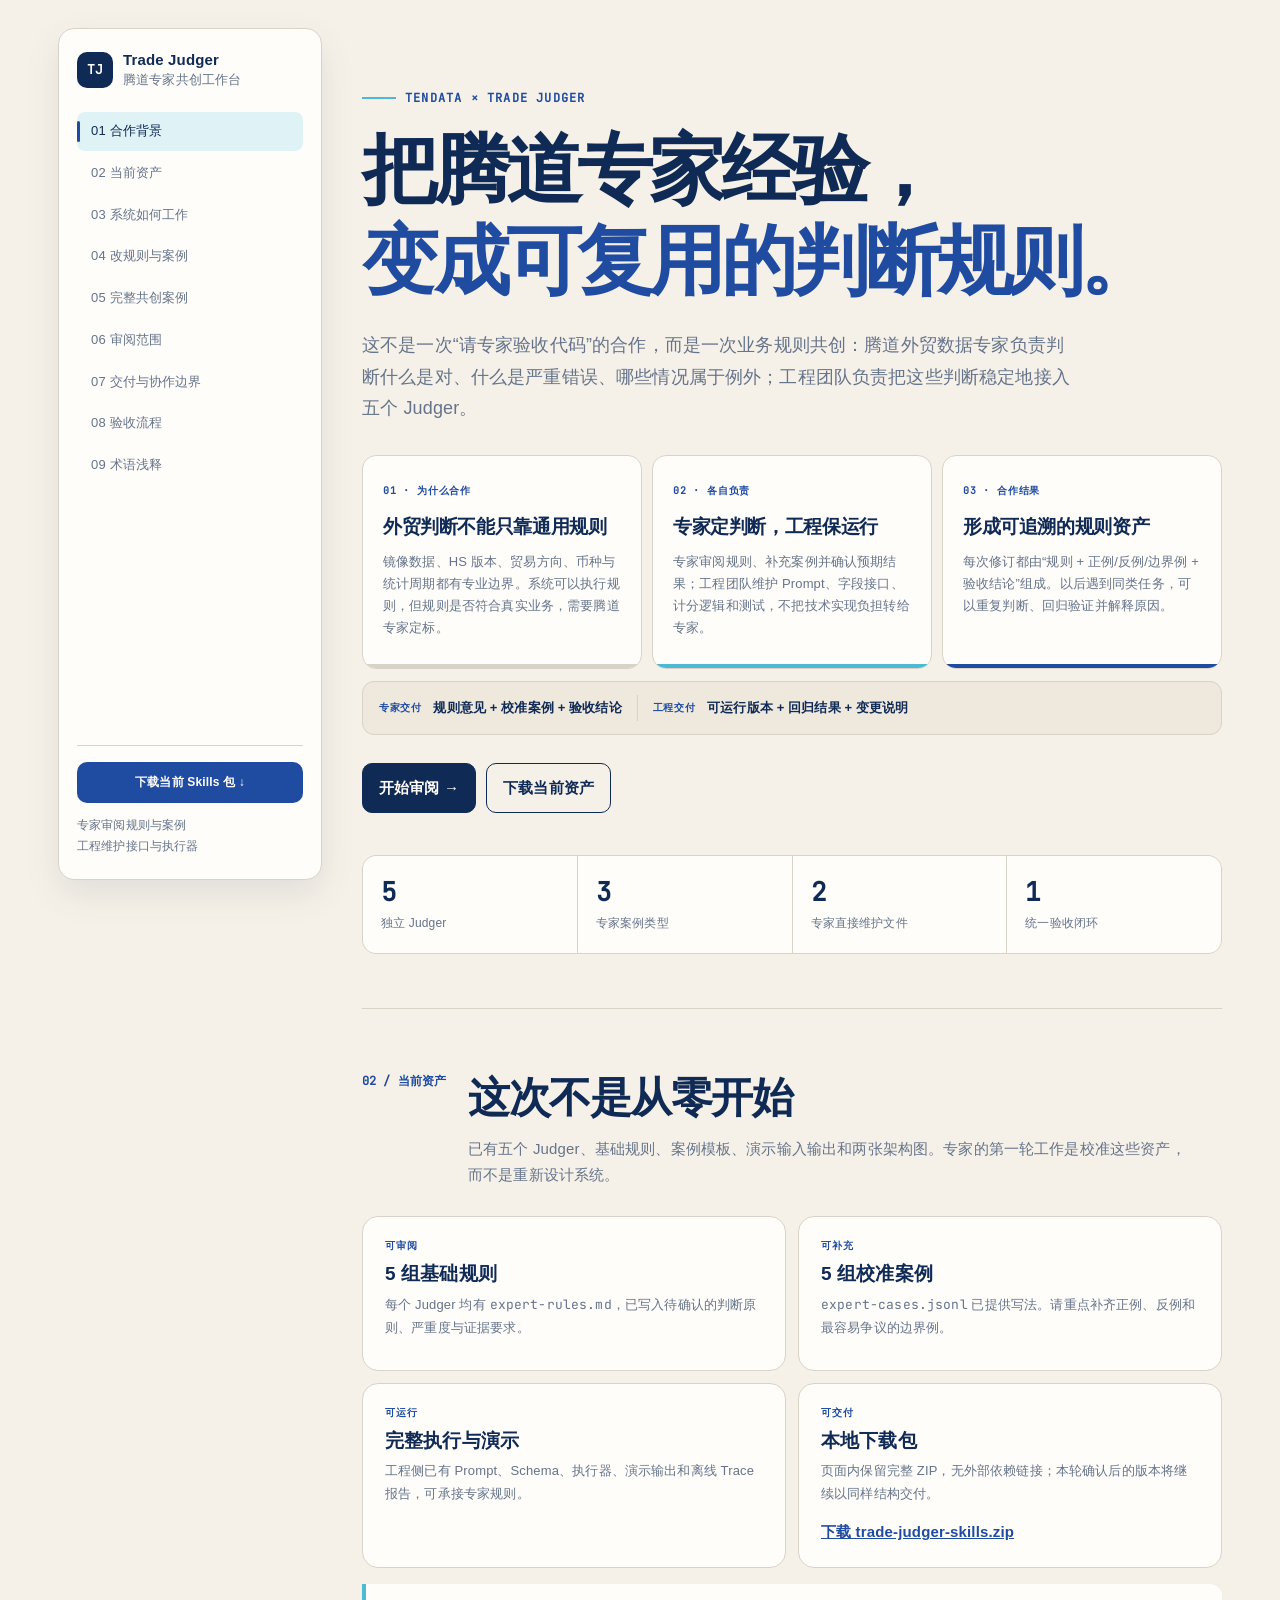
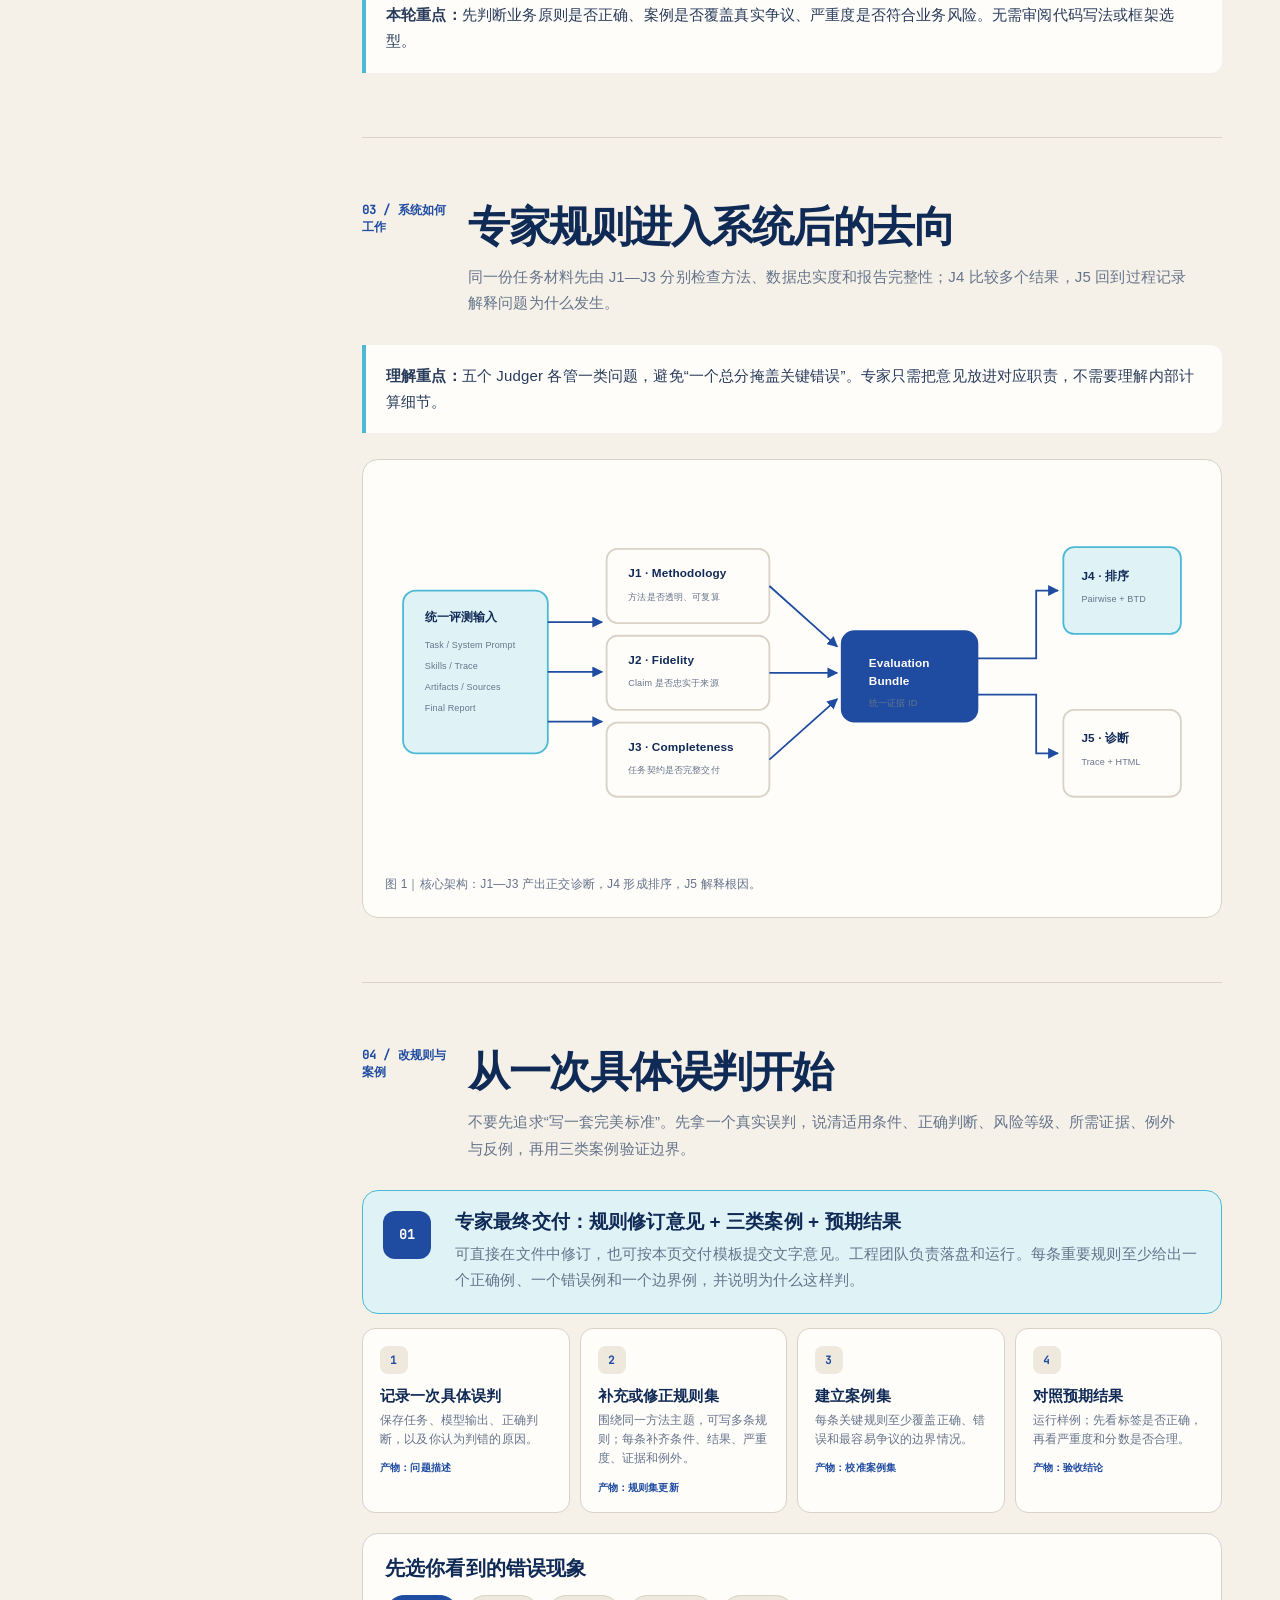
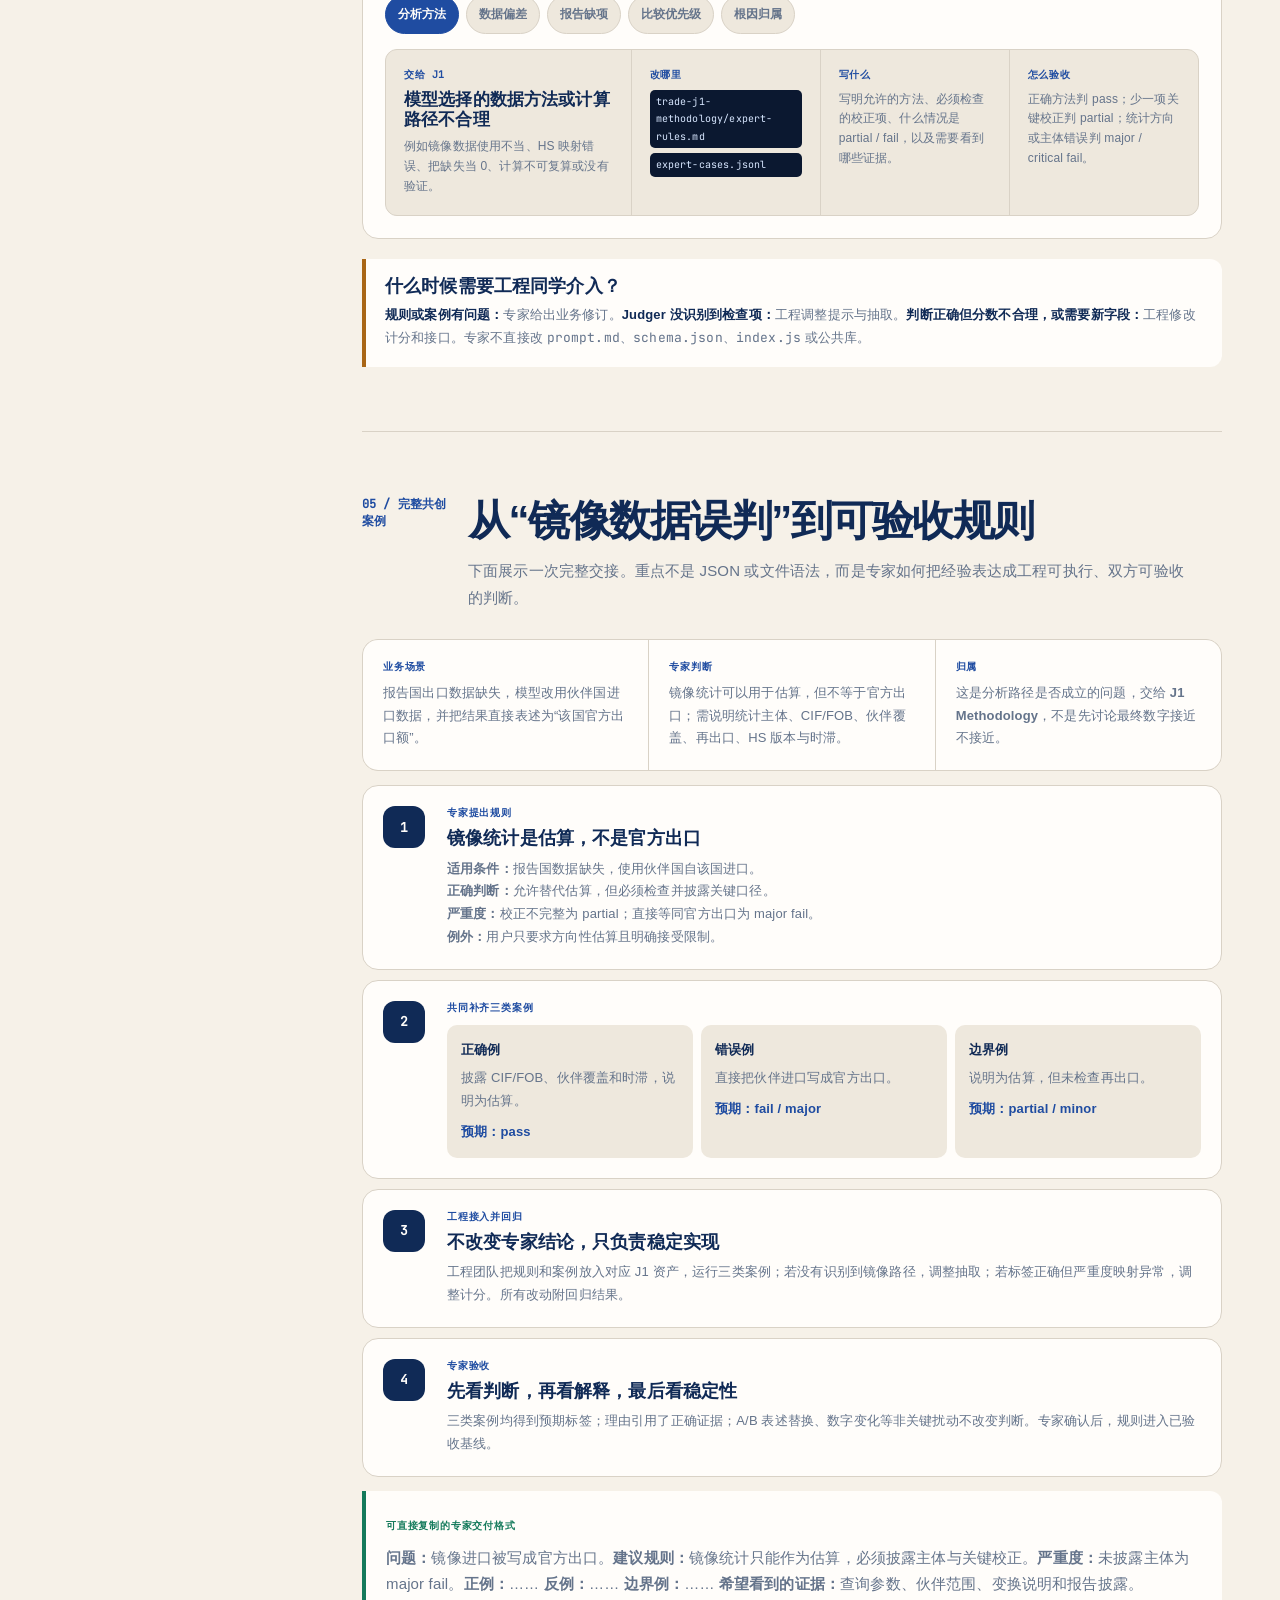
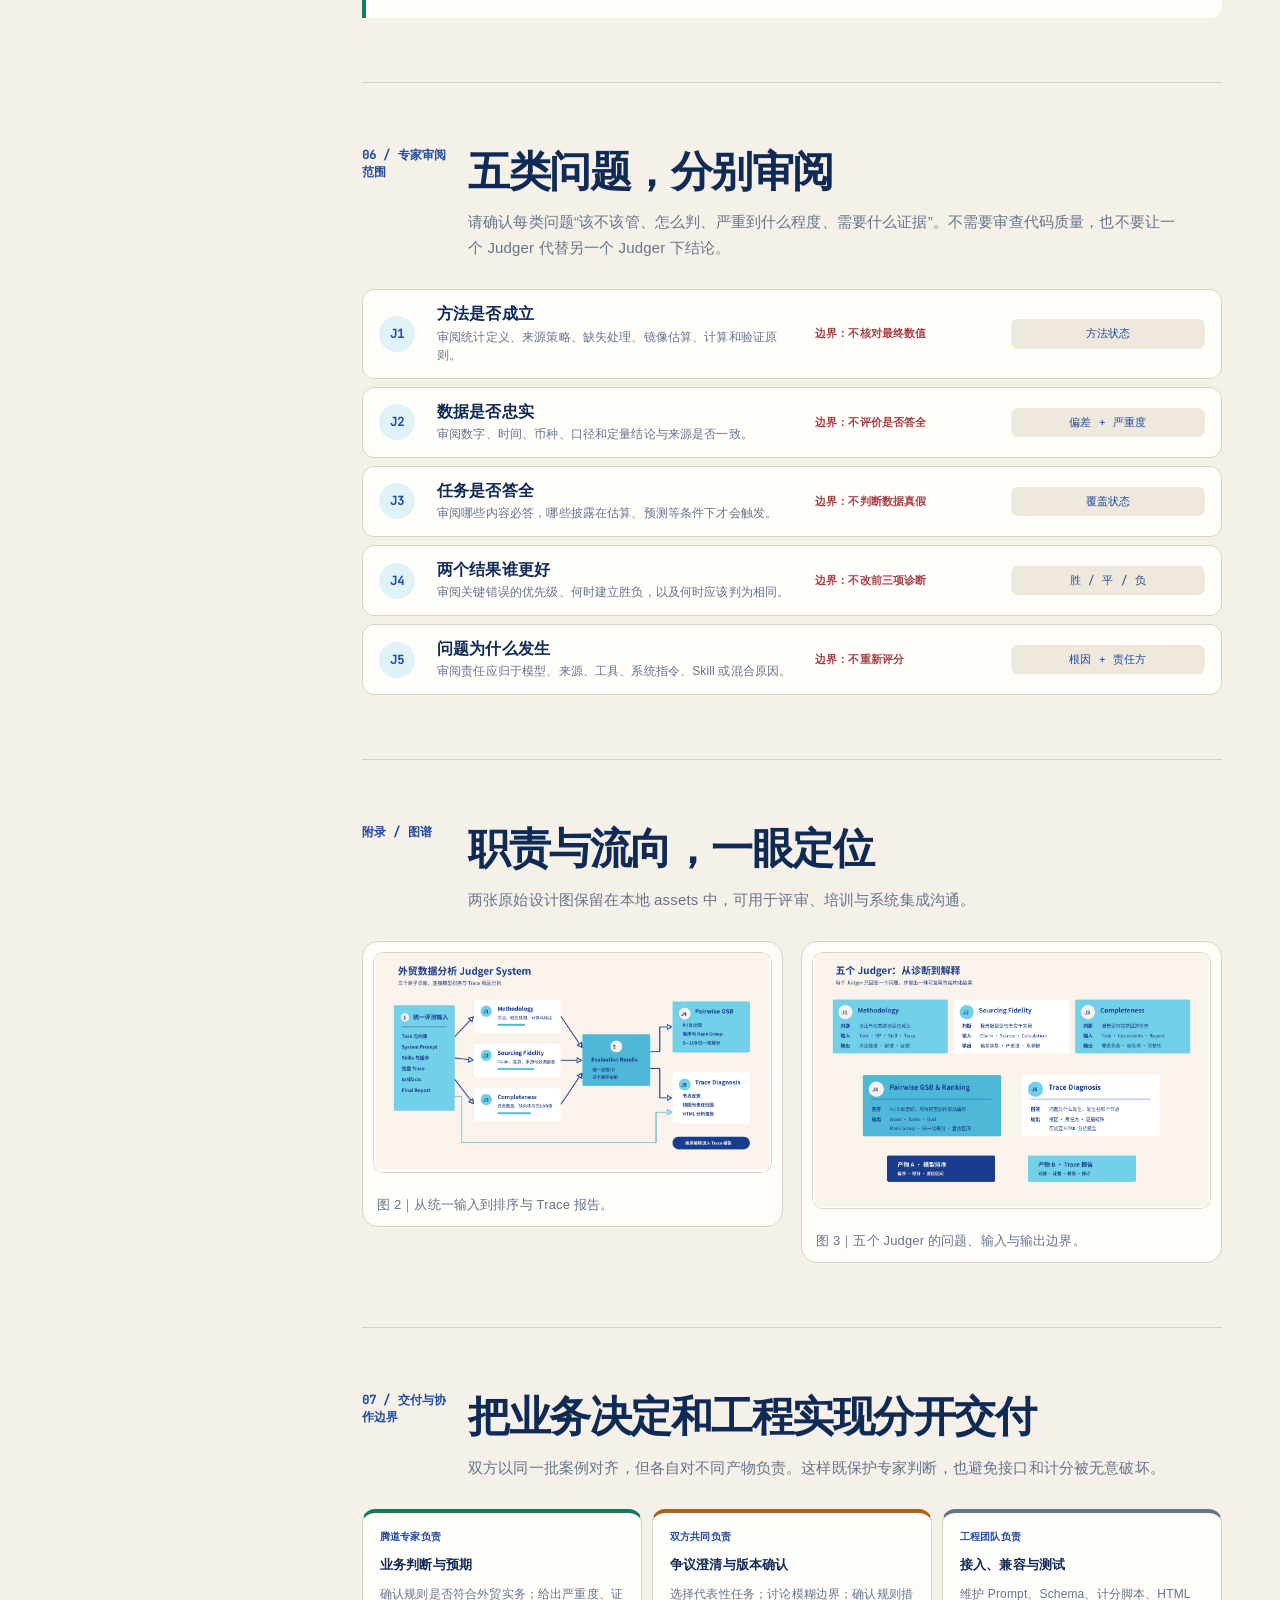
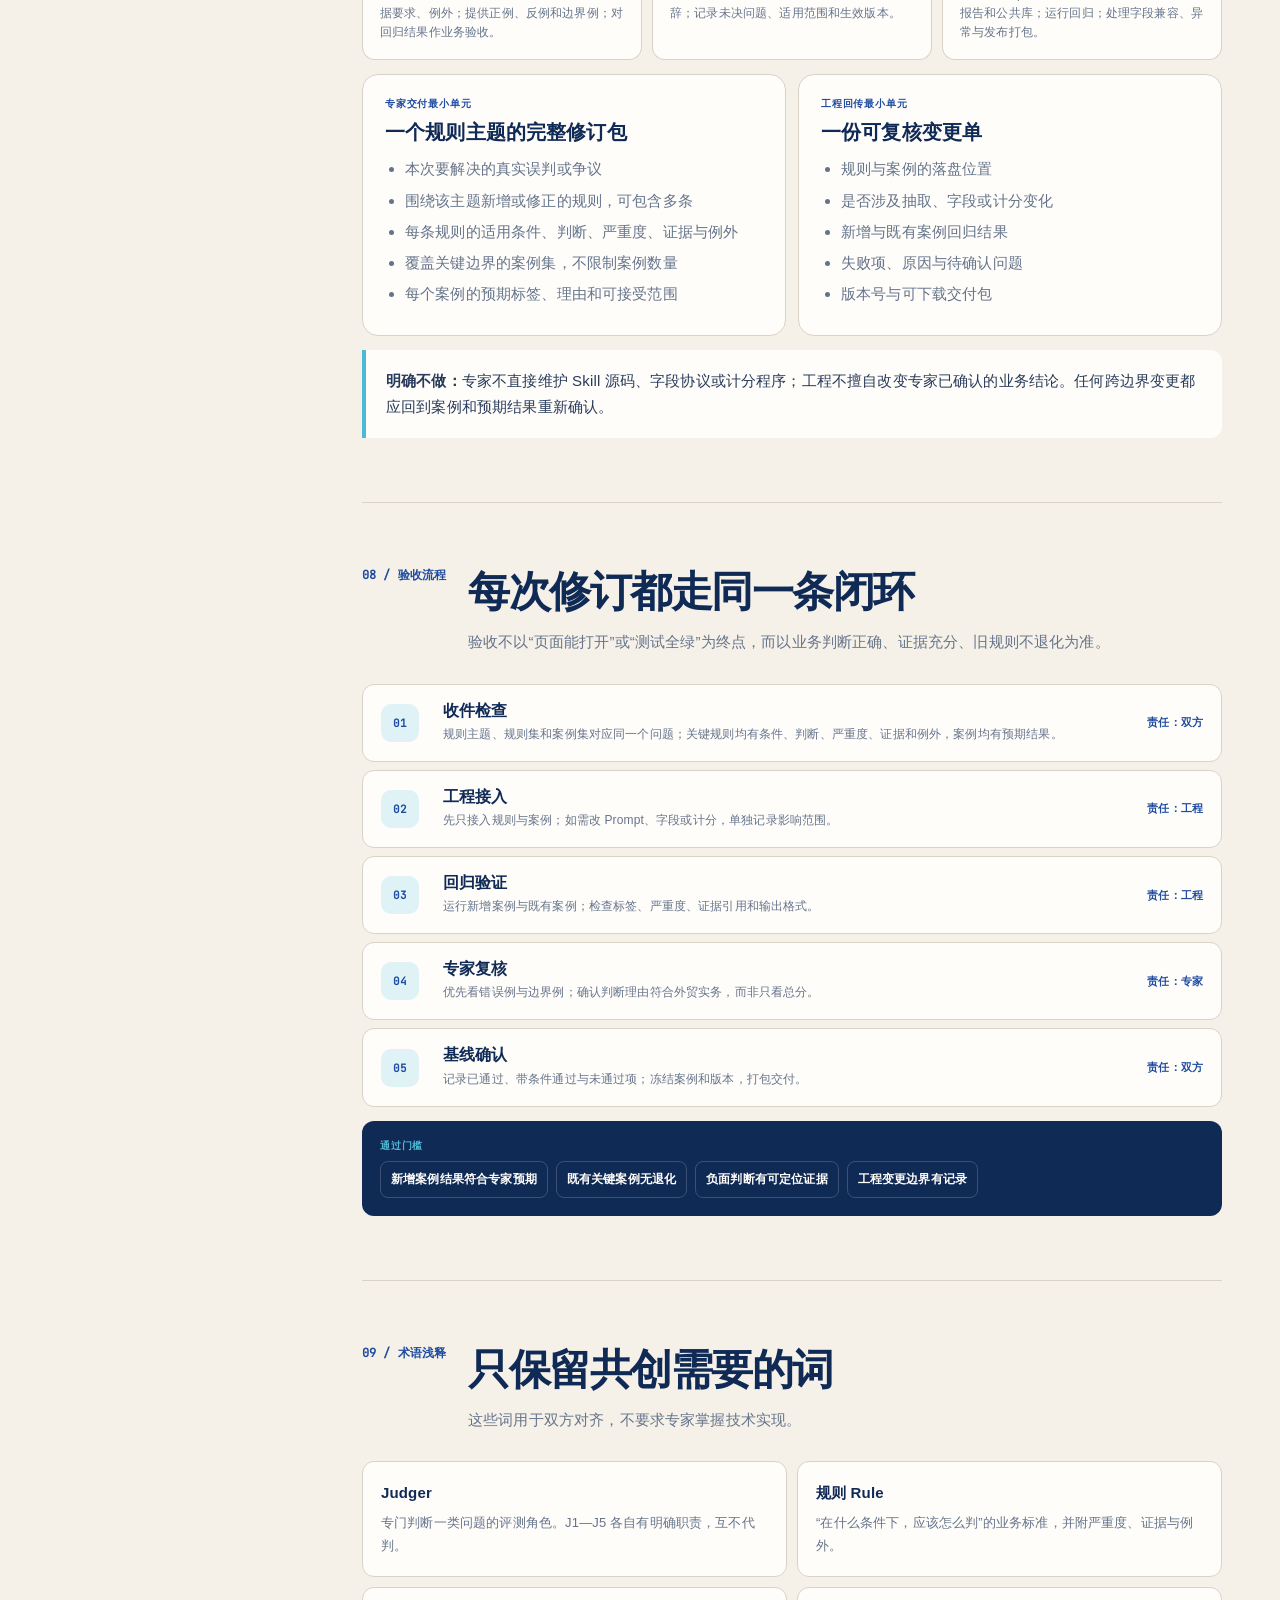
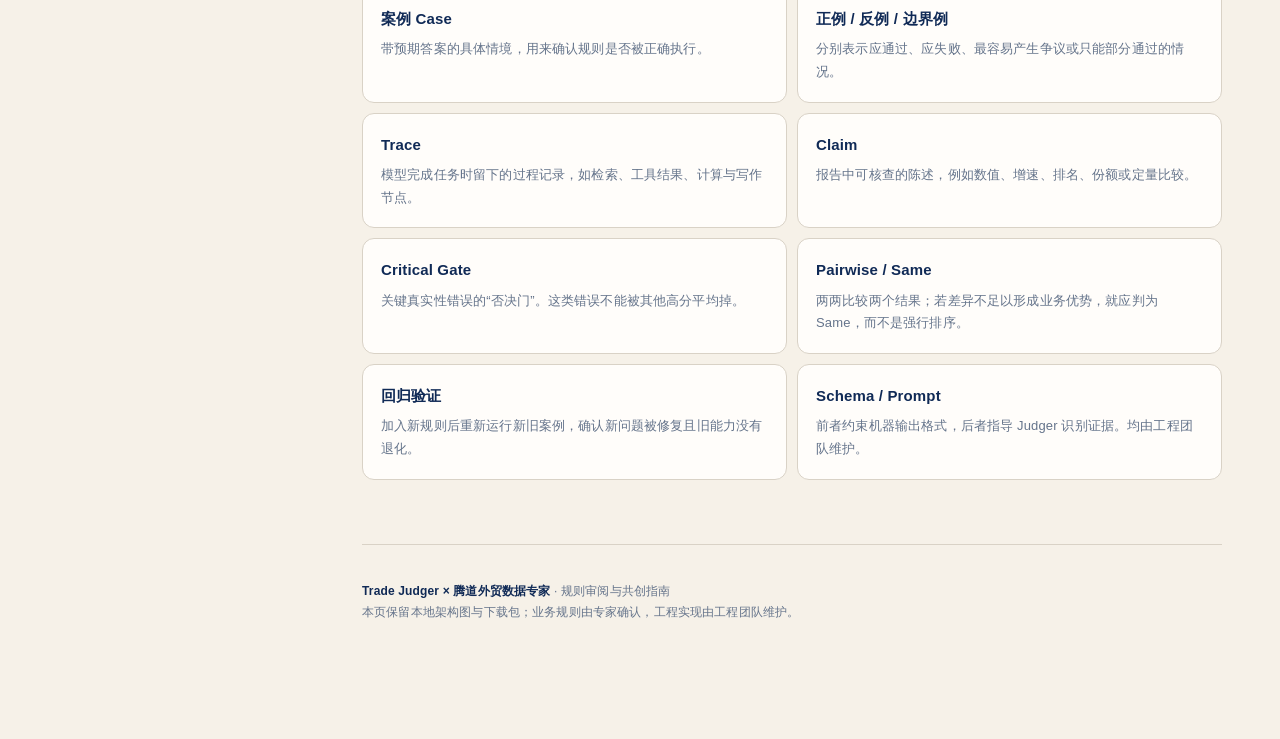
==== commit 2af730e6: "Add image lightbox for architecture diagrams" ====
--- a/index.html
+++ b/index.html
@@ -399,8 +399,8 @@
           <div><h2>职责与流向，一眼定位</h2><p class="section-intro">两张原始设计图保留在本地 assets 中，可用于评审、培训与系统集成沟通。</p></div>
         </div>
         <div class="figure-row">
-          <figure class="figure"><img src="assets/judger-system-map.png" alt="外贸数据分析 Judger System 流程图"><figcaption>图 2｜从统一输入到排序与 Trace 报告。</figcaption></figure>
-          <figure class="figure"><img src="assets/judger-responsibility-map.png" alt="五个 Judger 职责拆解图"><figcaption>图 3｜五个 Judger 的问题、输入与输出边界。</figcaption></figure>
+          <figure class="figure zoomable-figure"><button class="image-zoom" type="button" data-full="assets/judger-system-map.png" aria-label="放大查看外贸数据分析 Judger System 流程图"><img src="assets/judger-system-map.png" alt="外贸数据分析 Judger System 流程图"><span>点击放大</span></button><figcaption>图 2｜从统一输入到排序与 Trace 报告。</figcaption></figure>
+          <figure class="figure zoomable-figure"><button class="image-zoom" type="button" data-full="assets/judger-responsibility-map.png" aria-label="放大查看五个 Judger 职责拆解图"><img src="assets/judger-responsibility-map.png" alt="五个 Judger 职责拆解图"><span>点击放大</span></button><figcaption>图 3｜五个 Judger 的问题、输入与输出边界。</figcaption></figure>
         </div>
       </section>
 
@@ -591,6 +591,13 @@
       </footer>
     </main>
   </div>
+  <div class="lightbox" id="image-lightbox" role="dialog" aria-modal="true" aria-label="图片放大预览" hidden>
+    <button class="lightbox-close" type="button" aria-label="关闭图片预览">关闭 ×</button>
+    <div class="lightbox-stage">
+      <img class="lightbox-image" src="" alt="">
+      <p class="lightbox-caption"></p>
+    </div>
+  </div>
   <button class="menu-toggle" aria-label="打开目录" aria-expanded="false">目录</button>
   <script src="assets/app.js"></script>
 </body>
--- a/assets/styles.css
+++ b/assets/styles.css
@@ -161,6 +161,20 @@
 .figure{margin:0;padding:10px 10px 12px;border:1px solid var(--rule);border-radius:var(--radius);background:var(--surface);overflow:hidden}
 .figure img{display:block;width:100%;height:auto;border-radius:10px;border:1px solid var(--rule)}
 .figure figcaption{padding:10px 4px 0;color:var(--muted);font-size:13px;line-height:1.5}
+.image-zoom{position:relative;display:block;width:100%;padding:0;border:0;border-radius:10px;background:transparent;overflow:hidden;text-align:left}
+.image-zoom img{transition:transform .25s ease,filter .25s ease}
+.image-zoom>span{position:absolute;right:12px;bottom:12px;padding:6px 10px;border:1px solid rgba(255,255,255,.45);border-radius:999px;background:rgba(11,24,48,.82);color:var(--surface);font-size:11px;font-weight:700;opacity:0;transform:translateY(5px);transition:.2s ease}
+.image-zoom:hover img,.image-zoom:focus-visible img{transform:scale(1.015);filter:brightness(.92)}
+.image-zoom:hover>span,.image-zoom:focus-visible>span{opacity:1;transform:none}
+.image-zoom:focus-visible{outline:3px solid var(--accent-2);outline-offset:3px}
+.lightbox[hidden]{display:none}
+.lightbox{position:fixed;inset:0;z-index:1000;display:grid;place-items:center;padding:58px 24px 24px;background:rgba(7,17,36,.94);backdrop-filter:blur(8px)}
+.lightbox-stage{display:grid;place-items:center;max-width:min(96vw,1500px);max-height:calc(100vh - 82px)}
+.lightbox-image{display:block;max-width:100%;max-height:calc(100vh - 122px);width:auto;height:auto;border-radius:10px;background:var(--surface);box-shadow:0 24px 70px rgba(0,0,0,.45)}
+.lightbox-caption{margin:10px 0 0;color:var(--code-ink);font-size:13px;text-align:center}
+.lightbox-close{position:absolute;right:22px;top:18px;padding:8px 12px;border:1px solid rgba(255,255,255,.35);border-radius:999px;background:rgba(255,255,255,.1);color:var(--surface);font-weight:700}
+.lightbox-close:hover,.lightbox-close:focus-visible{background:var(--surface);color:var(--ink);outline:none}
+body.lightbox-open{overflow:hidden}
 .tree{padding:8px 0;border:1px solid var(--rule);border-radius:var(--radius);background:var(--code);color:var(--code-ink);font:13px/1.75 var(--mono);overflow:auto}
 .tree ul{list-style:none;margin:0;padding-left:25px}
 .tree>ul{padding-left:18px}
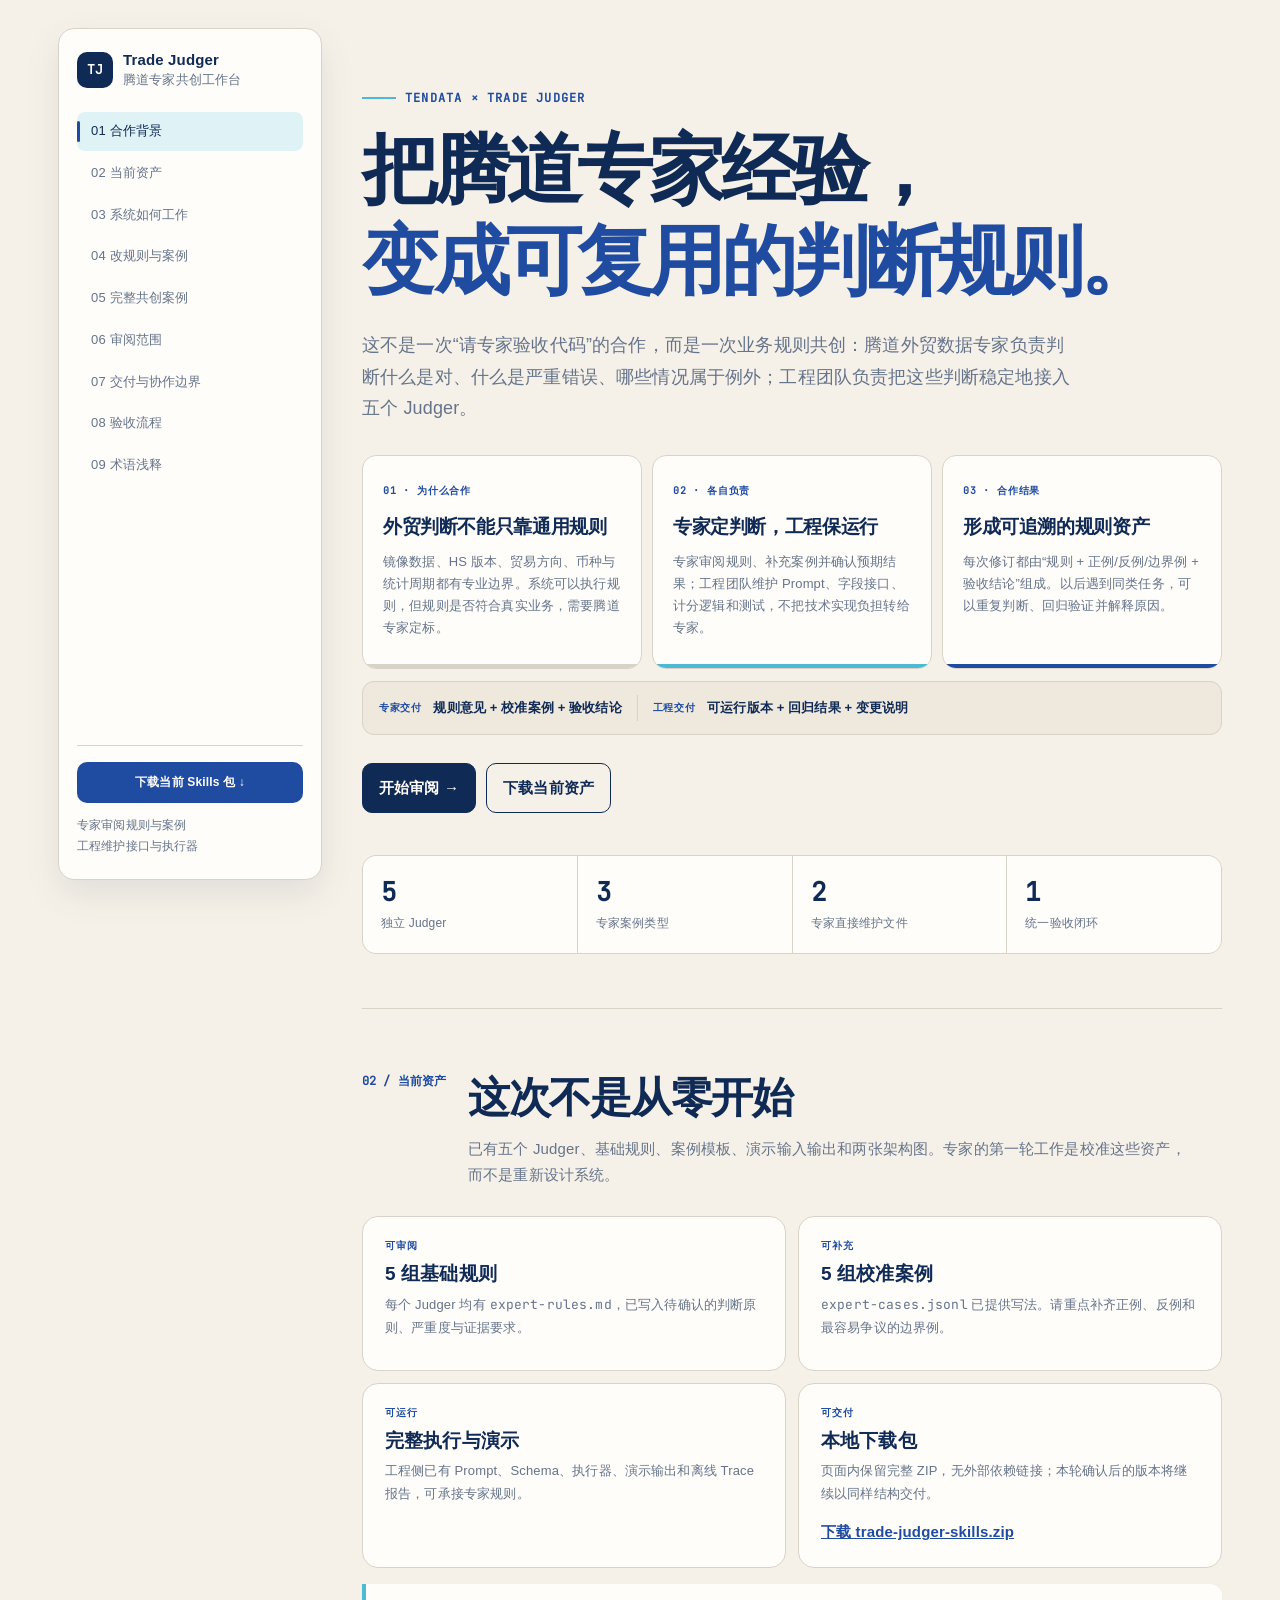
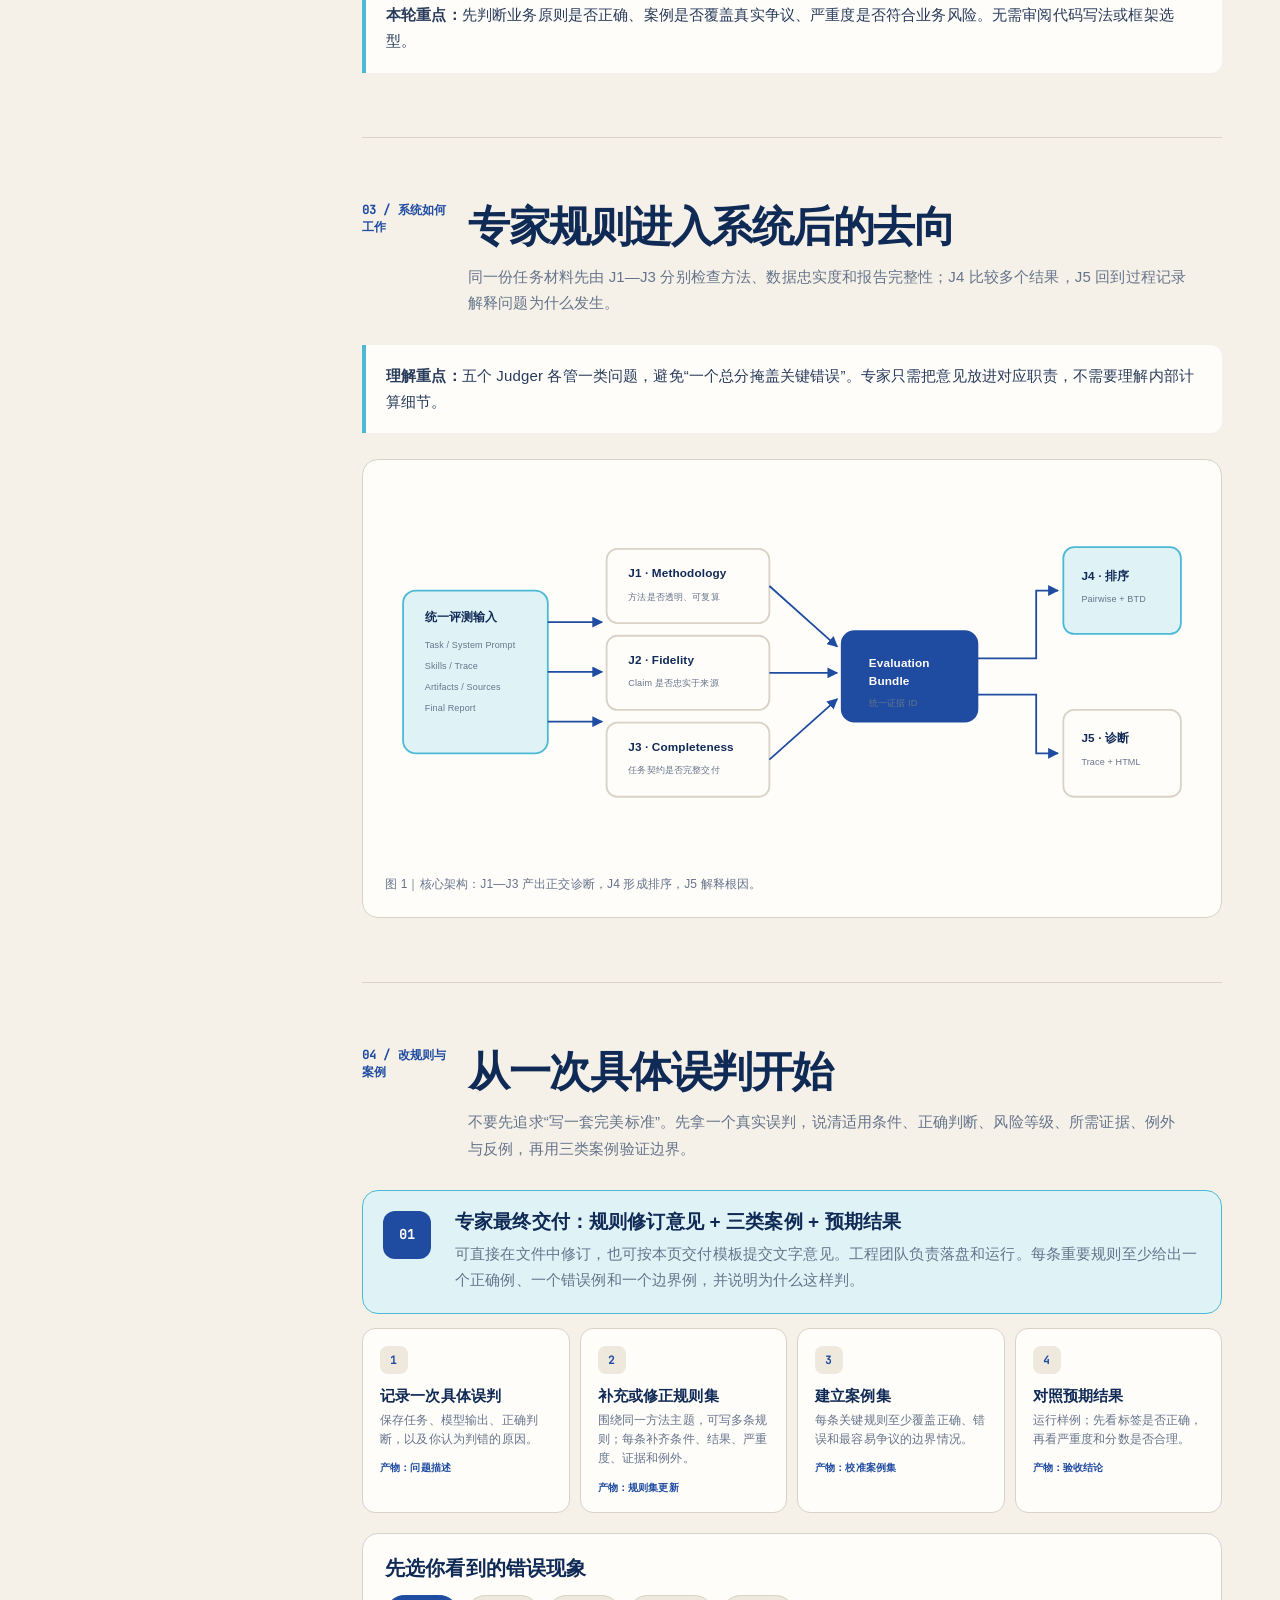
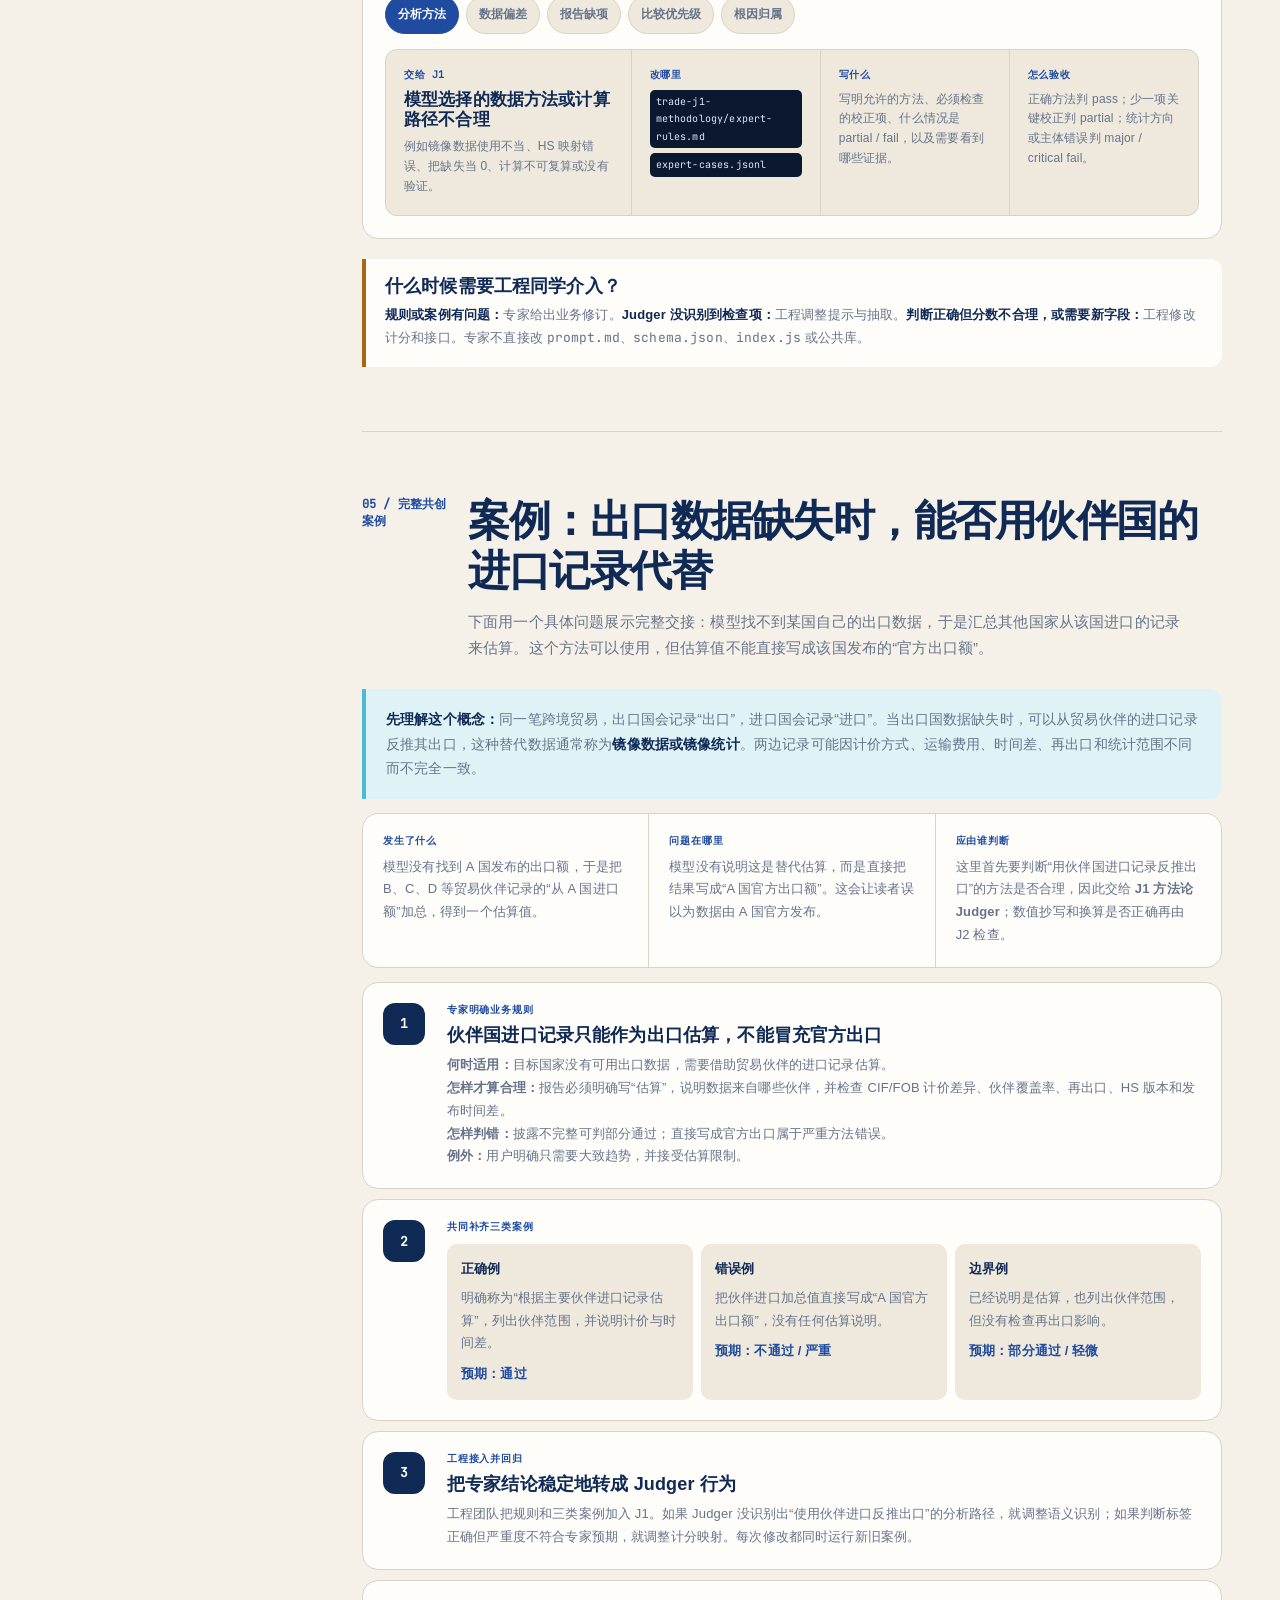
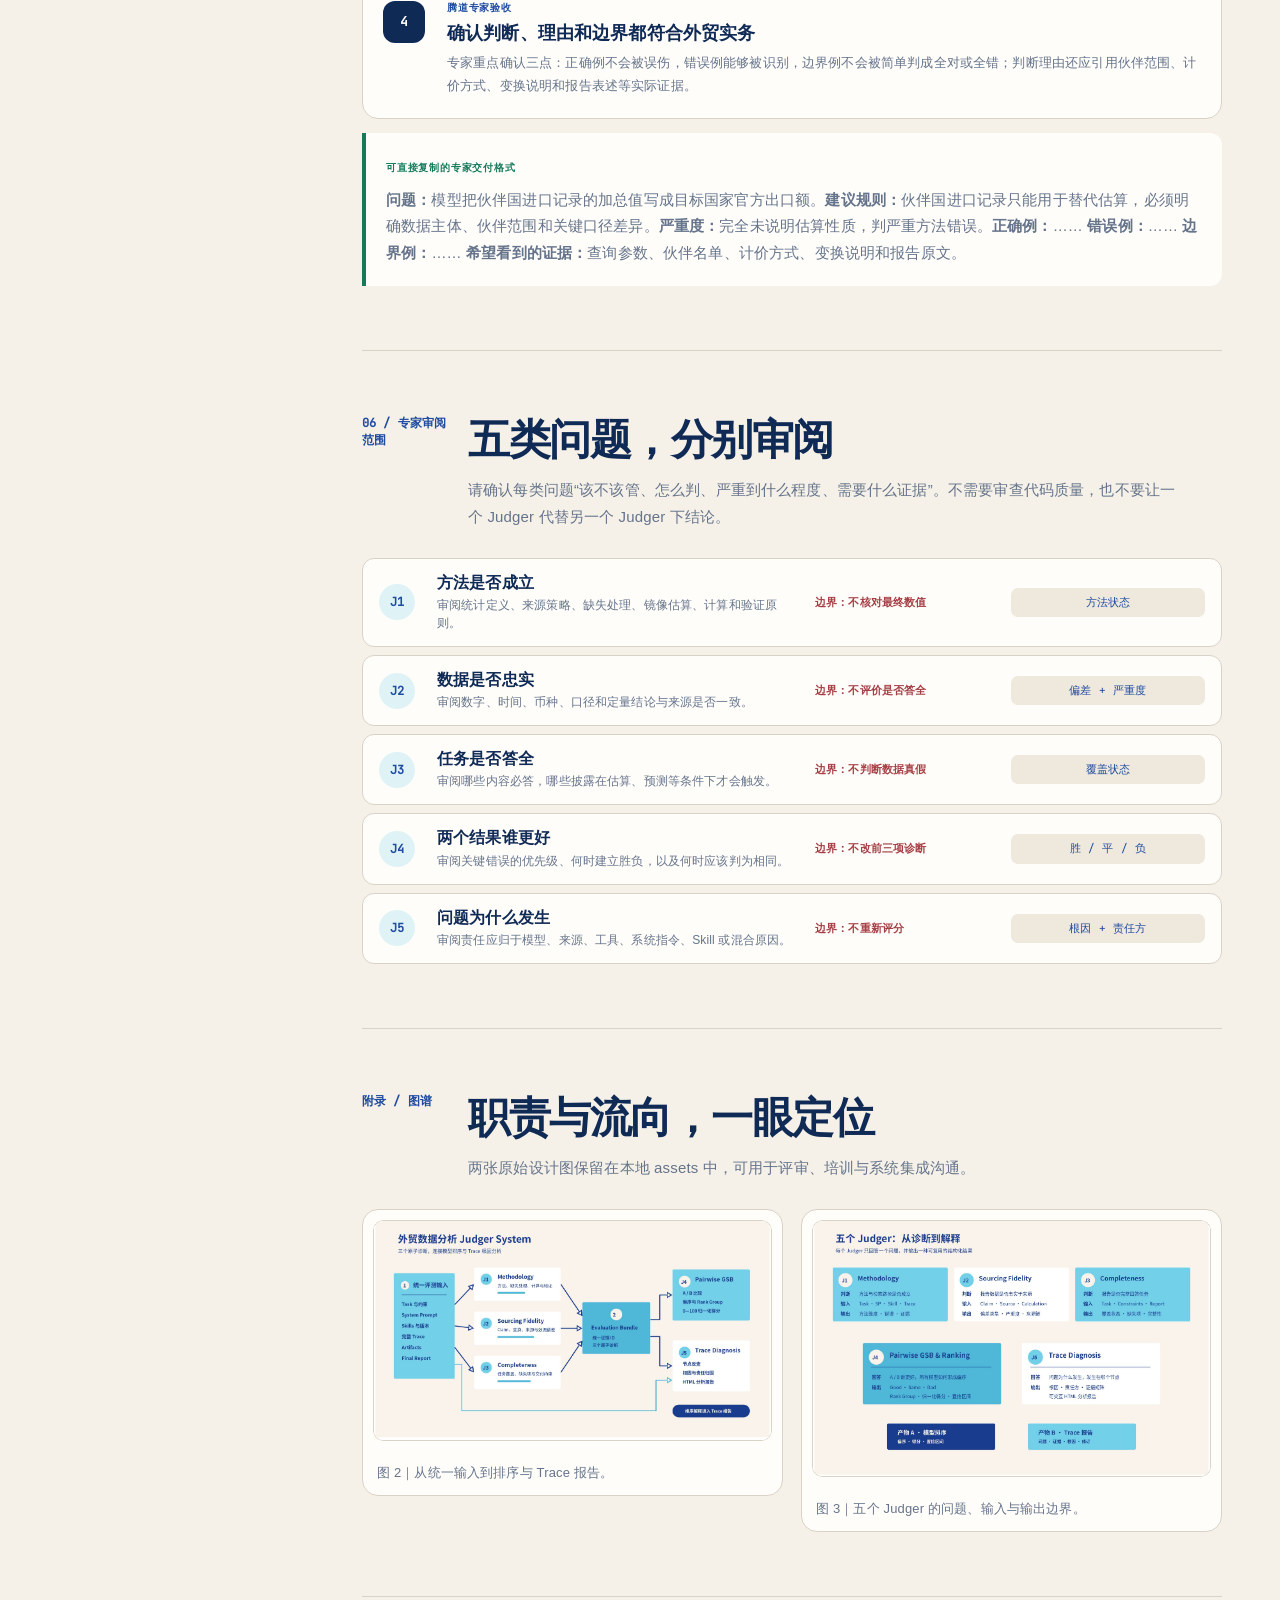
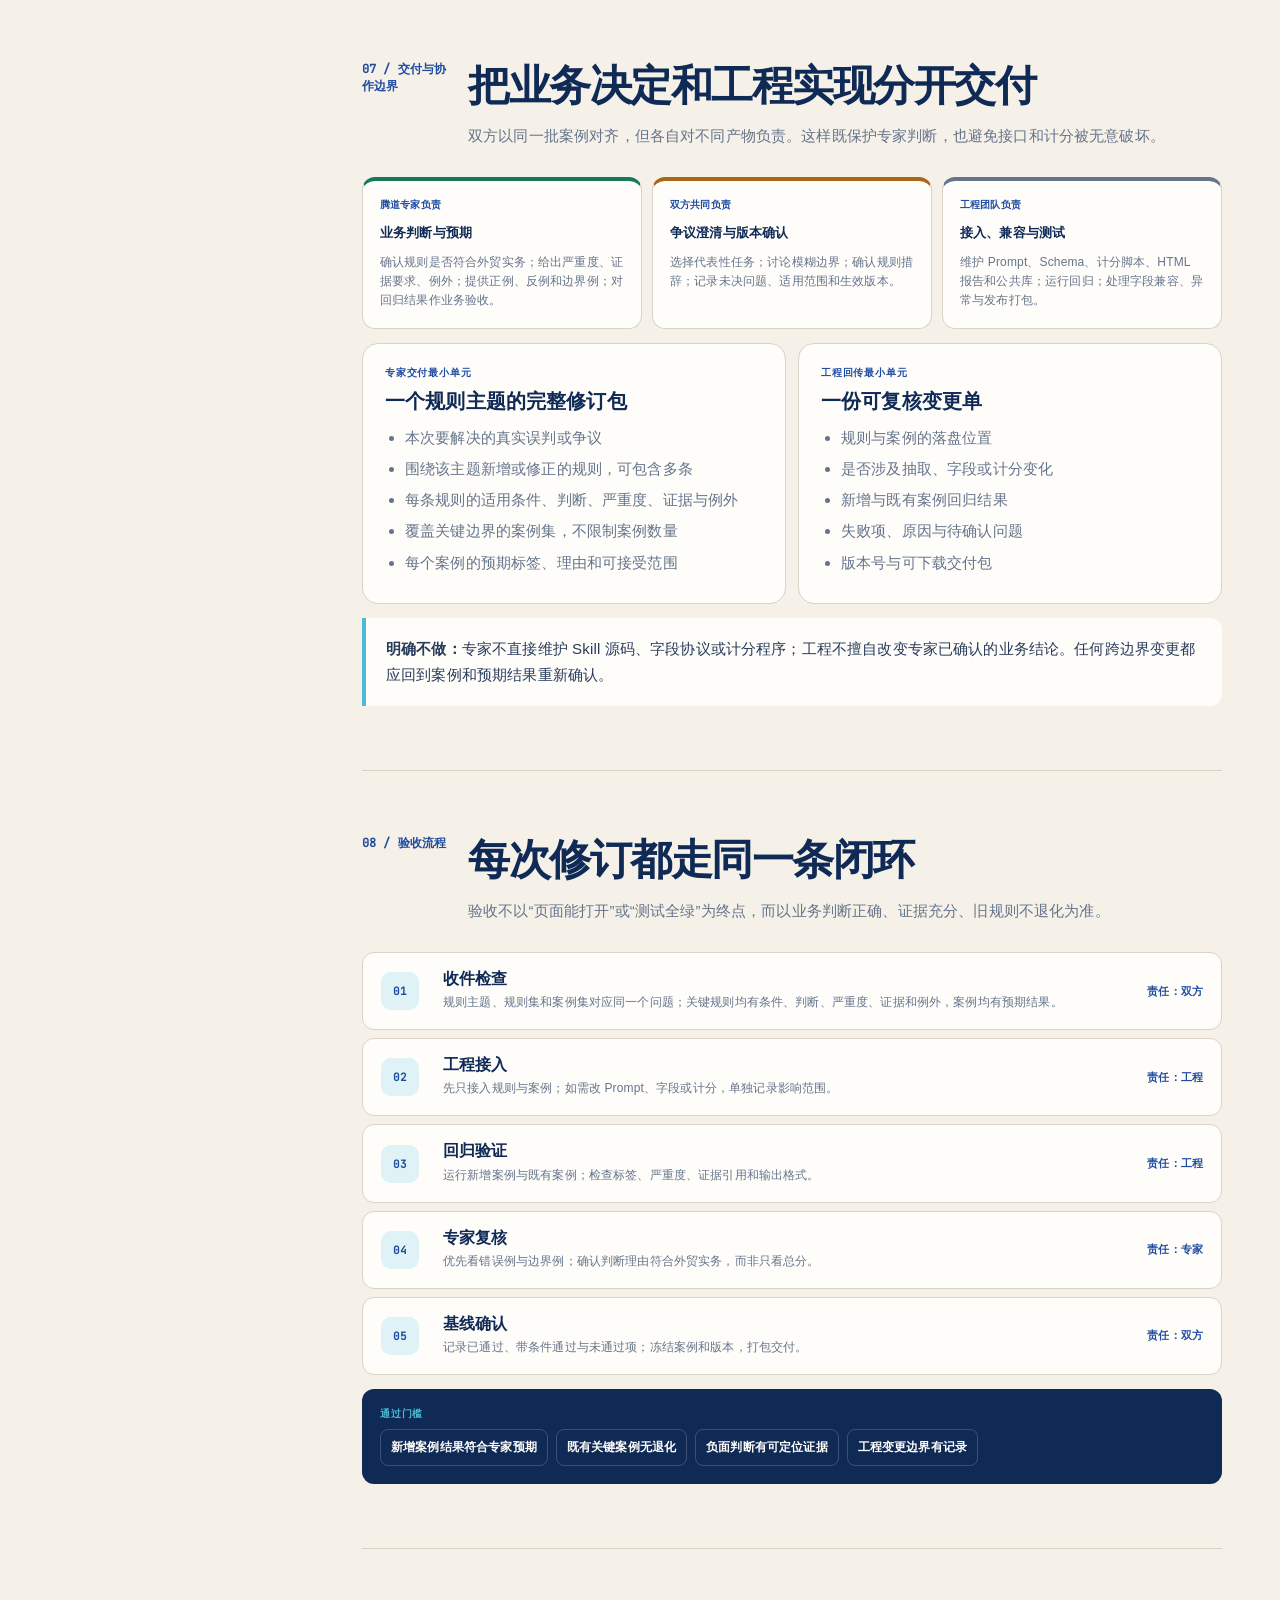
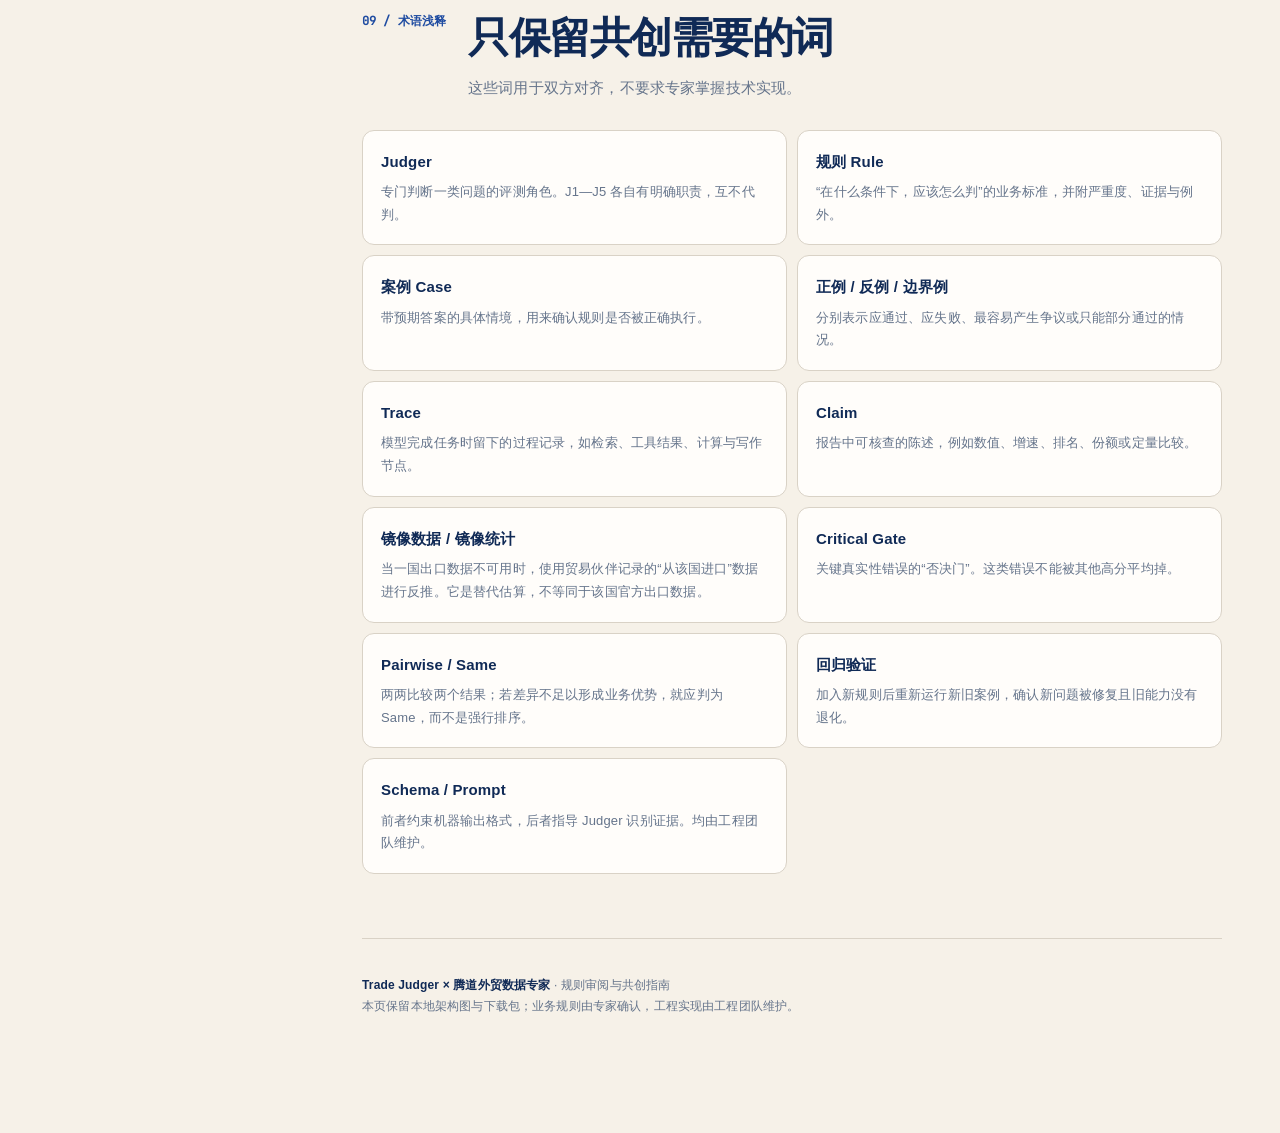
==== commit f1091f65: "Clarify mirror trade data example" ====
--- a/index.html
+++ b/index.html
@@ -199,22 +199,23 @@
       <section class="section" id="worked-case">
         <div class="section-head">
           <span class="section-no">05 / 完整共创案例</span>
-          <div><h2>从“镜像数据误判”到可验收规则</h2><p class="section-intro">下面展示一次完整交接。重点不是 JSON 或文件语法，而是专家如何把经验表达成工程可执行、双方可验收的判断。</p></div>
-        </div>
+          <div><h2>案例：出口数据缺失时，能否用伙伴国的进口记录代替</h2><p class="section-intro">下面用一个具体问题展示完整交接：模型找不到某国自己的出口数据，于是汇总其他国家从该国进口的记录来估算。这个方法可以使用，但估算值不能直接写成该国发布的“官方出口额”。</p></div>
+        </div>
+        <div class="plain-definition"><strong>先理解这个概念：</strong>同一笔跨境贸易，出口国会记录“出口”，进口国会记录“进口”。当出口国数据缺失时，可以从贸易伙伴的进口记录反推其出口，这种替代数据通常称为<strong>镜像数据或镜像统计</strong>。两边记录可能因计价方式、运输费用、时间差、再出口和统计范围不同而不完全一致。</div>
         <div class="case-brief">
-          <div><span>业务场景</span><p>报告国出口数据缺失，模型改用伙伴国进口数据，并把结果直接表述为“该国官方出口额”。</p></div>
-          <div><span>专家判断</span><p>镜像统计可以用于估算，但不等于官方出口；需说明统计主体、CIF/FOB、伙伴覆盖、再出口、HS 版本与时滞。</p></div>
-          <div><span>归属</span><p>这是分析路径是否成立的问题，交给 <strong>J1 Methodology</strong>，不是先讨论最终数字接近不接近。</p></div>
+          <div><span>发生了什么</span><p>模型没有找到 A 国发布的出口额，于是把 B、C、D 等贸易伙伴记录的“从 A 国进口额”加总，得到一个估算值。</p></div>
+          <div><span>问题在哪里</span><p>模型没有说明这是替代估算，而是直接把结果写成“A 国官方出口额”。这会让读者误以为数据由 A 国官方发布。</p></div>
+          <div><span>应由谁判断</span><p>这里首先要判断“用伙伴国进口记录反推出口”的方法是否合理，因此交给 <strong>J1 方法论 Judger</strong>；数值抄写和换算是否正确再由 J2 检查。</p></div>
         </div>
         <div class="case-timeline" aria-label="完整共创案例步骤">
-          <article><b>1</b><div><span>专家提出规则</span><h3>镜像统计是估算，不是官方出口</h3><p><strong>适用条件：</strong>报告国数据缺失，使用伙伴国自该国进口。<br><strong>正确判断：</strong>允许替代估算，但必须检查并披露关键口径。<br><strong>严重度：</strong>校正不完整为 partial；直接等同官方出口为 major fail。<br><strong>例外：</strong>用户只要求方向性估算且明确接受限制。</p></div></article>
-          <article><b>2</b><div><span>共同补齐三类案例</span><div class="case-three"><p><em>正确例</em>披露 CIF/FOB、伙伴覆盖和时滞，说明为估算。<strong>预期：pass</strong></p><p><em>错误例</em>直接把伙伴进口写成官方出口。<strong>预期：fail / major</strong></p><p><em>边界例</em>说明为估算，但未检查再出口。<strong>预期：partial / minor</strong></p></div></div></article>
-          <article><b>3</b><div><span>工程接入并回归</span><h3>不改变专家结论，只负责稳定实现</h3><p>工程团队把规则和案例放入对应 J1 资产，运行三类案例；若没有识别到镜像路径，调整抽取；若标签正确但严重度映射异常，调整计分。所有改动附回归结果。</p></div></article>
-          <article><b>4</b><div><span>专家验收</span><h3>先看判断，再看解释，最后看稳定性</h3><p>三类案例均得到预期标签；理由引用了正确证据；A/B 表述替换、数字变化等非关键扰动不改变判断。专家确认后，规则进入已验收基线。</p></div></article>
+          <article><b>1</b><div><span>专家明确业务规则</span><h3>伙伴国进口记录只能作为出口估算，不能冒充官方出口</h3><p><strong>何时适用：</strong>目标国家没有可用出口数据，需要借助贸易伙伴的进口记录估算。<br><strong>怎样才算合理：</strong>报告必须明确写“估算”，说明数据来自哪些伙伴，并检查 CIF/FOB 计价差异、伙伴覆盖率、再出口、HS 版本和发布时间差。<br><strong>怎样判错：</strong>披露不完整可判部分通过；直接写成官方出口属于严重方法错误。<br><strong>例外：</strong>用户明确只需要大致趋势，并接受估算限制。</p></div></article>
+          <article><b>2</b><div><span>共同补齐三类案例</span><div class="case-three"><p><em>正确例</em>明确称为“根据主要伙伴进口记录估算”，列出伙伴范围，并说明计价与时间差。<strong>预期：通过</strong></p><p><em>错误例</em>把伙伴进口加总值直接写成“A 国官方出口额”，没有任何估算说明。<strong>预期：不通过 / 严重</strong></p><p><em>边界例</em>已经说明是估算，也列出伙伴范围，但没有检查再出口影响。<strong>预期：部分通过 / 轻微</strong></p></div></div></article>
+          <article><b>3</b><div><span>工程接入并回归</span><h3>把专家结论稳定地转成 Judger 行为</h3><p>工程团队把规则和三类案例加入 J1。如果 Judger 没识别出“使用伙伴进口反推出口”的分析路径，就调整语义识别；如果判断标签正确但严重度不符合专家预期，就调整计分映射。每次修改都同时运行新旧案例。</p></div></article>
+          <article><b>4</b><div><span>腾道专家验收</span><h3>确认判断、理由和边界都符合外贸实务</h3><p>专家重点确认三点：正确例不会被误伤，错误例能够被识别，边界例不会被简单判成全对或全错；判断理由还应引用伙伴范围、计价方式、变换说明和报告表述等实际证据。</p></div></article>
         </div>
         <div class="handoff-example">
           <span>可直接复制的专家交付格式</span>
-          <p><strong>问题：</strong>镜像进口被写成官方出口。<strong>建议规则：</strong>镜像统计只能作为估算，必须披露主体与关键校正。<strong>严重度：</strong>未披露主体为 major fail。<strong>正例：</strong>…… <strong>反例：</strong>…… <strong>边界例：</strong>…… <strong>希望看到的证据：</strong>查询参数、伙伴范围、变换说明和报告披露。</p>
+          <p><strong>问题：</strong>模型把伙伴国进口记录的加总值写成目标国家官方出口额。<strong>建议规则：</strong>伙伴国进口记录只能用于替代估算，必须明确数据主体、伙伴范围和关键口径差异。<strong>严重度：</strong>完全未说明估算性质，判严重方法错误。<strong>正确例：</strong>…… <strong>错误例：</strong>…… <strong>边界例：</strong>…… <strong>希望看到的证据：</strong>查询参数、伙伴名单、计价方式、变换说明和报告原文。</p>
         </div>
       </section>
 
@@ -458,6 +459,7 @@
           <div><dt>正例 / 反例 / 边界例</dt><dd>分别表示应通过、应失败、最容易产生争议或只能部分通过的情况。</dd></div>
           <div><dt>Trace</dt><dd>模型完成任务时留下的过程记录，如检索、工具结果、计算与写作节点。</dd></div>
           <div><dt>Claim</dt><dd>报告中可核查的陈述，例如数值、增速、排名、份额或定量比较。</dd></div>
+          <div><dt>镜像数据 / 镜像统计</dt><dd>当一国出口数据不可用时，使用贸易伙伴记录的“从该国进口”数据进行反推。它是替代估算，不等同于该国官方出口数据。</dd></div>
           <div><dt>Critical Gate</dt><dd>关键真实性错误的“否决门”。这类错误不能被其他高分平均掉。</dd></div>
           <div><dt>Pairwise / Same</dt><dd>两两比较两个结果；若差异不足以形成业务优势，就应判为 Same，而不是强行排序。</dd></div>
           <div><dt>回归验证</dt><dd>加入新规则后重新运行新旧案例，确认新问题被修复且旧能力没有退化。</dd></div>
--- a/assets/styles.css
+++ b/assets/styles.css
@@ -238,6 +238,8 @@
 .asset-cards h3{margin-top:10px;font-size:19px}
 .asset-cards p{margin:8px 0;color:var(--muted);font-size:13px}
 .asset-cards a{display:inline-block;margin-top:5px;font-weight:700}
+.plain-definition{margin-bottom:14px;padding:18px 20px;border-left:4px solid var(--accent-2);border-radius:0 12px 12px 0;background:var(--accent-soft);color:var(--muted);font-size:14px;line-height:1.75}
+.plain-definition strong{color:var(--ink)}
 .case-brief{display:grid;grid-template-columns:repeat(3,1fr);gap:1px;border:1px solid var(--rule);border-radius:var(--radius);overflow:hidden;background:var(--rule)}
 .case-brief>div{padding:20px;background:var(--surface)}
 .case-brief p{margin:8px 0 0;color:var(--muted);font-size:13px}
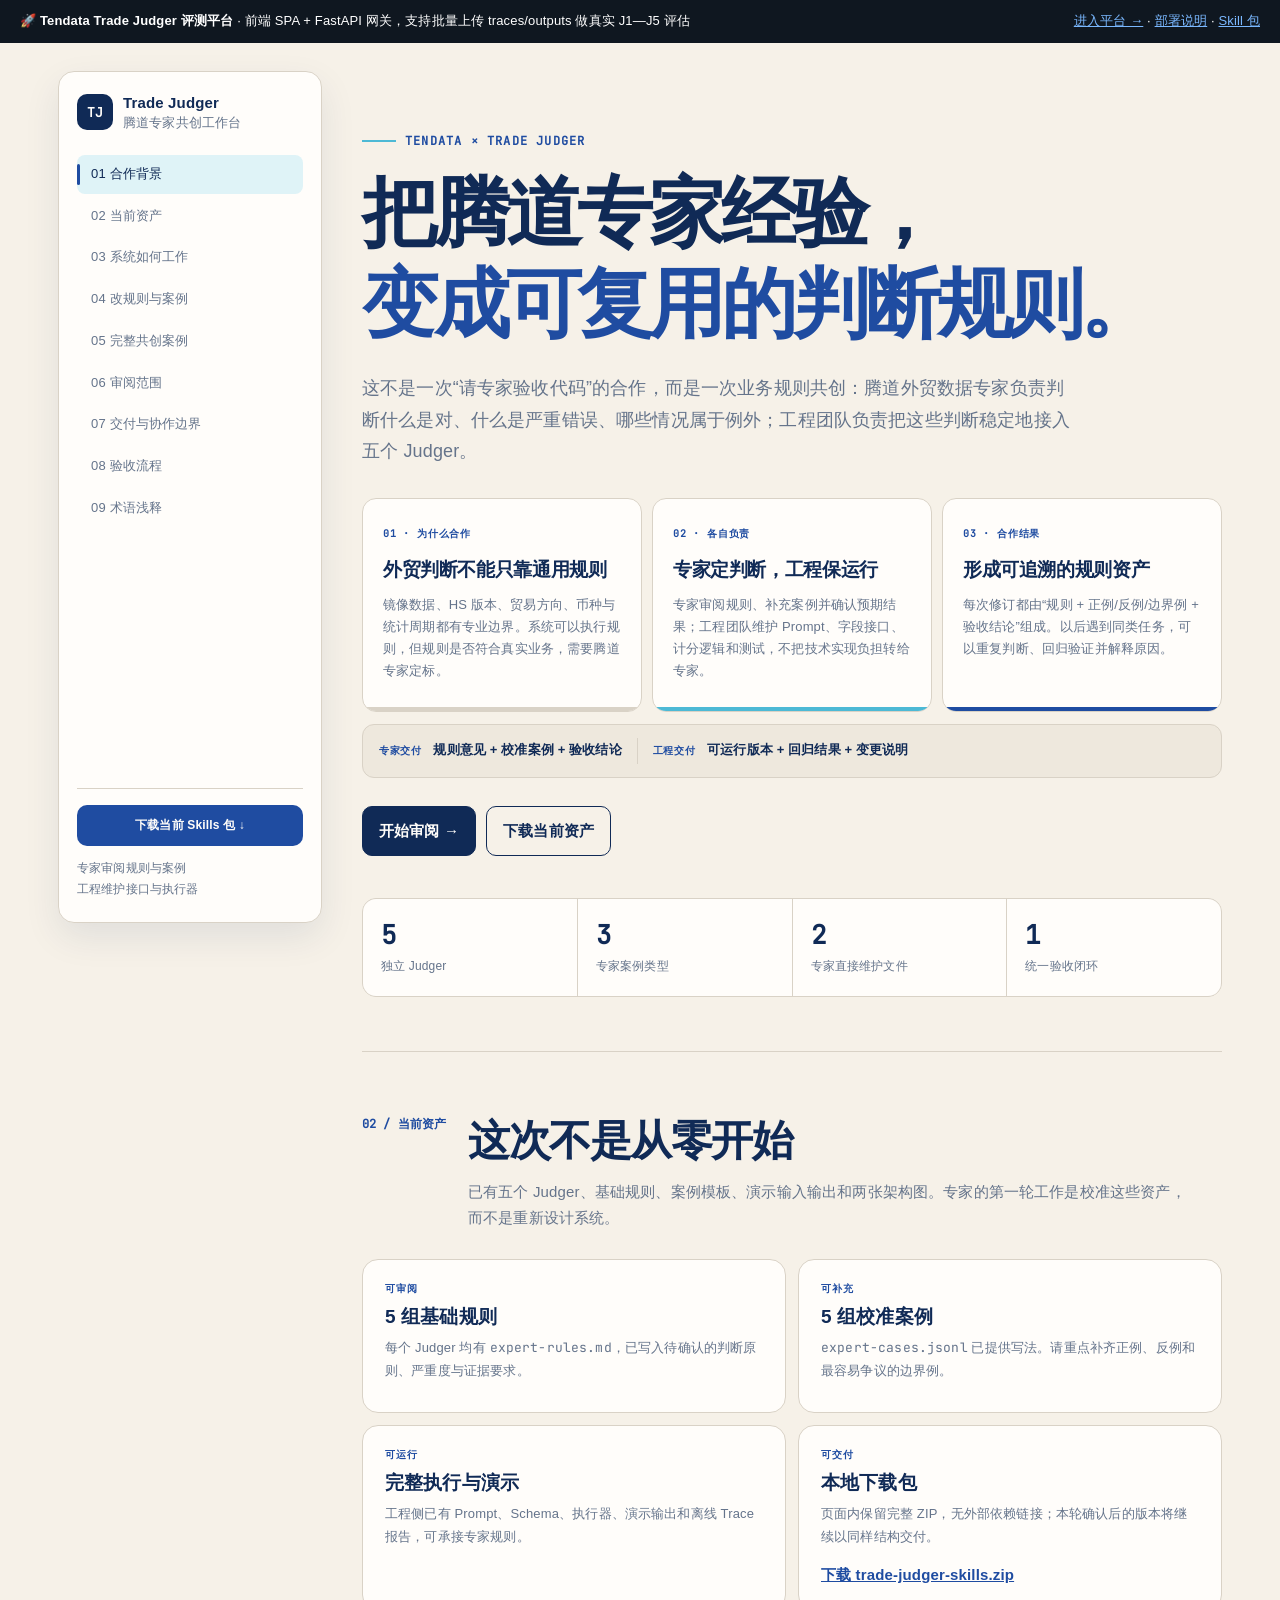
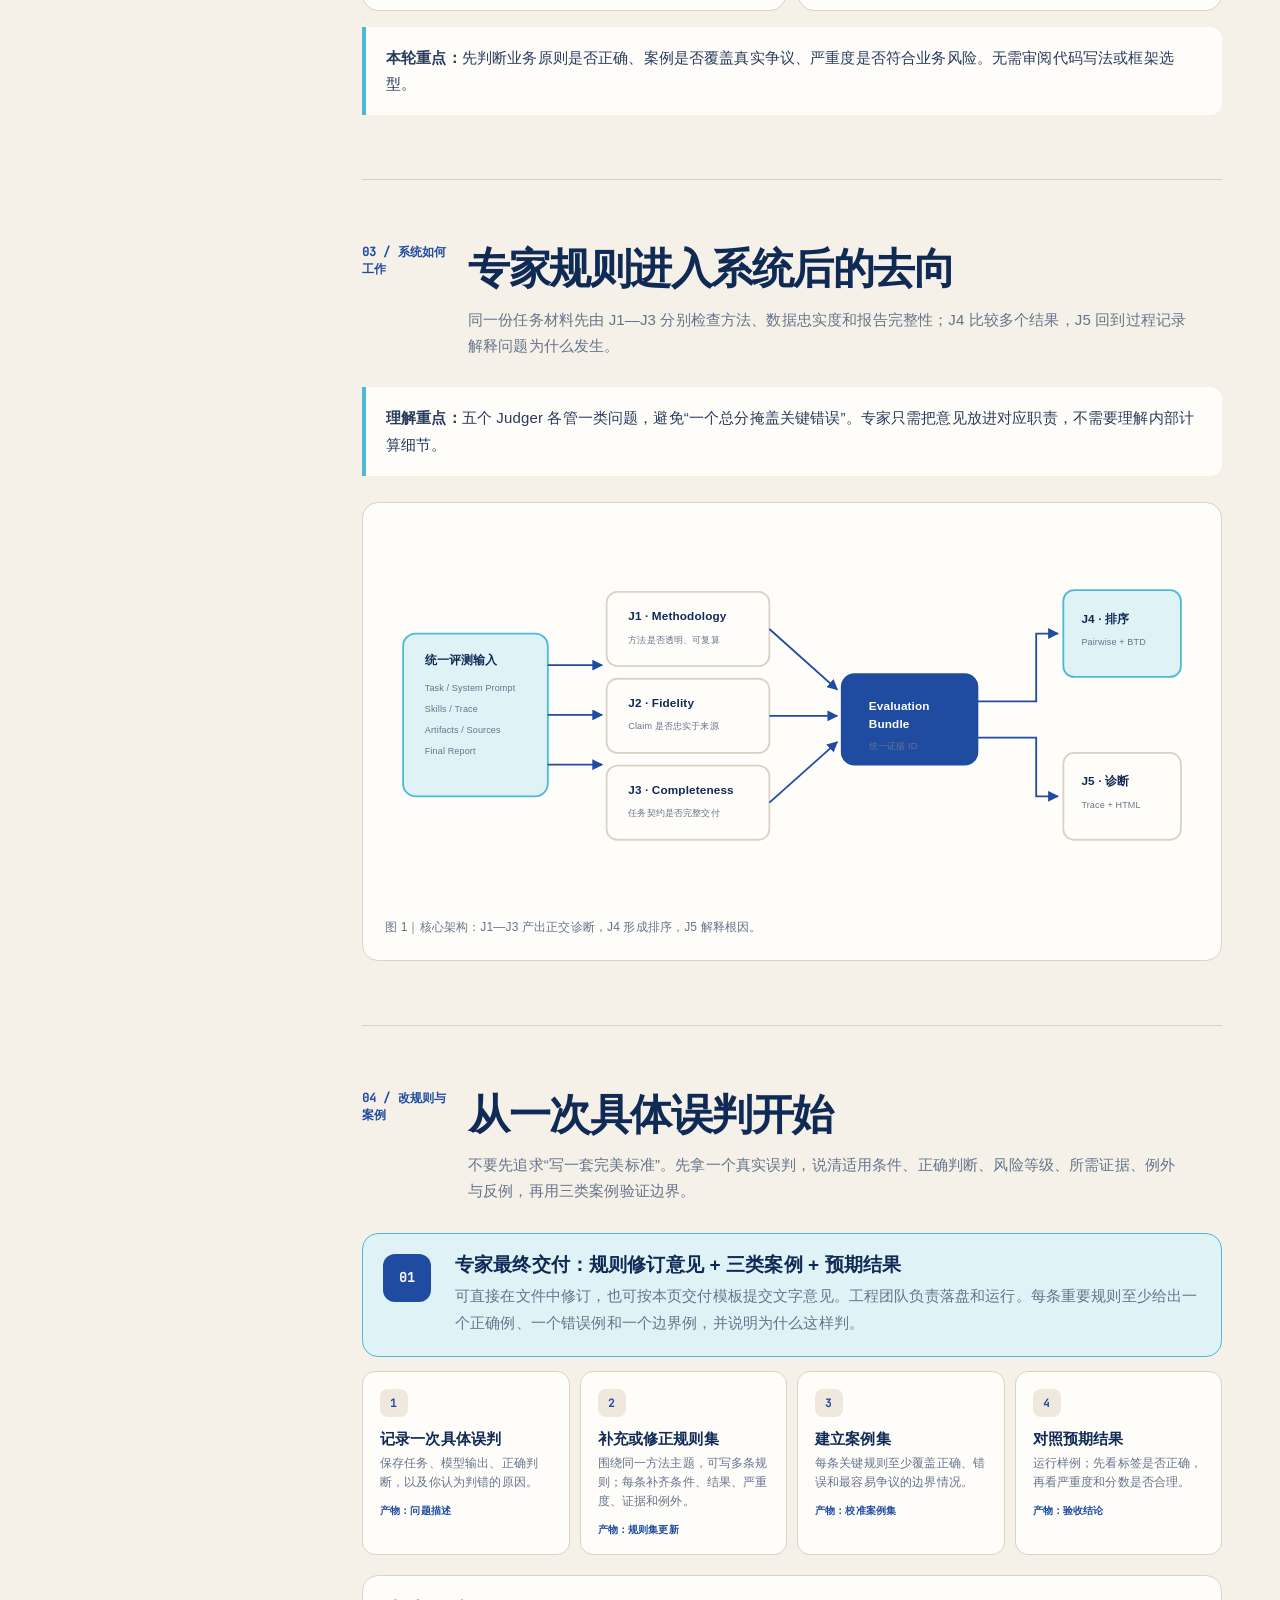
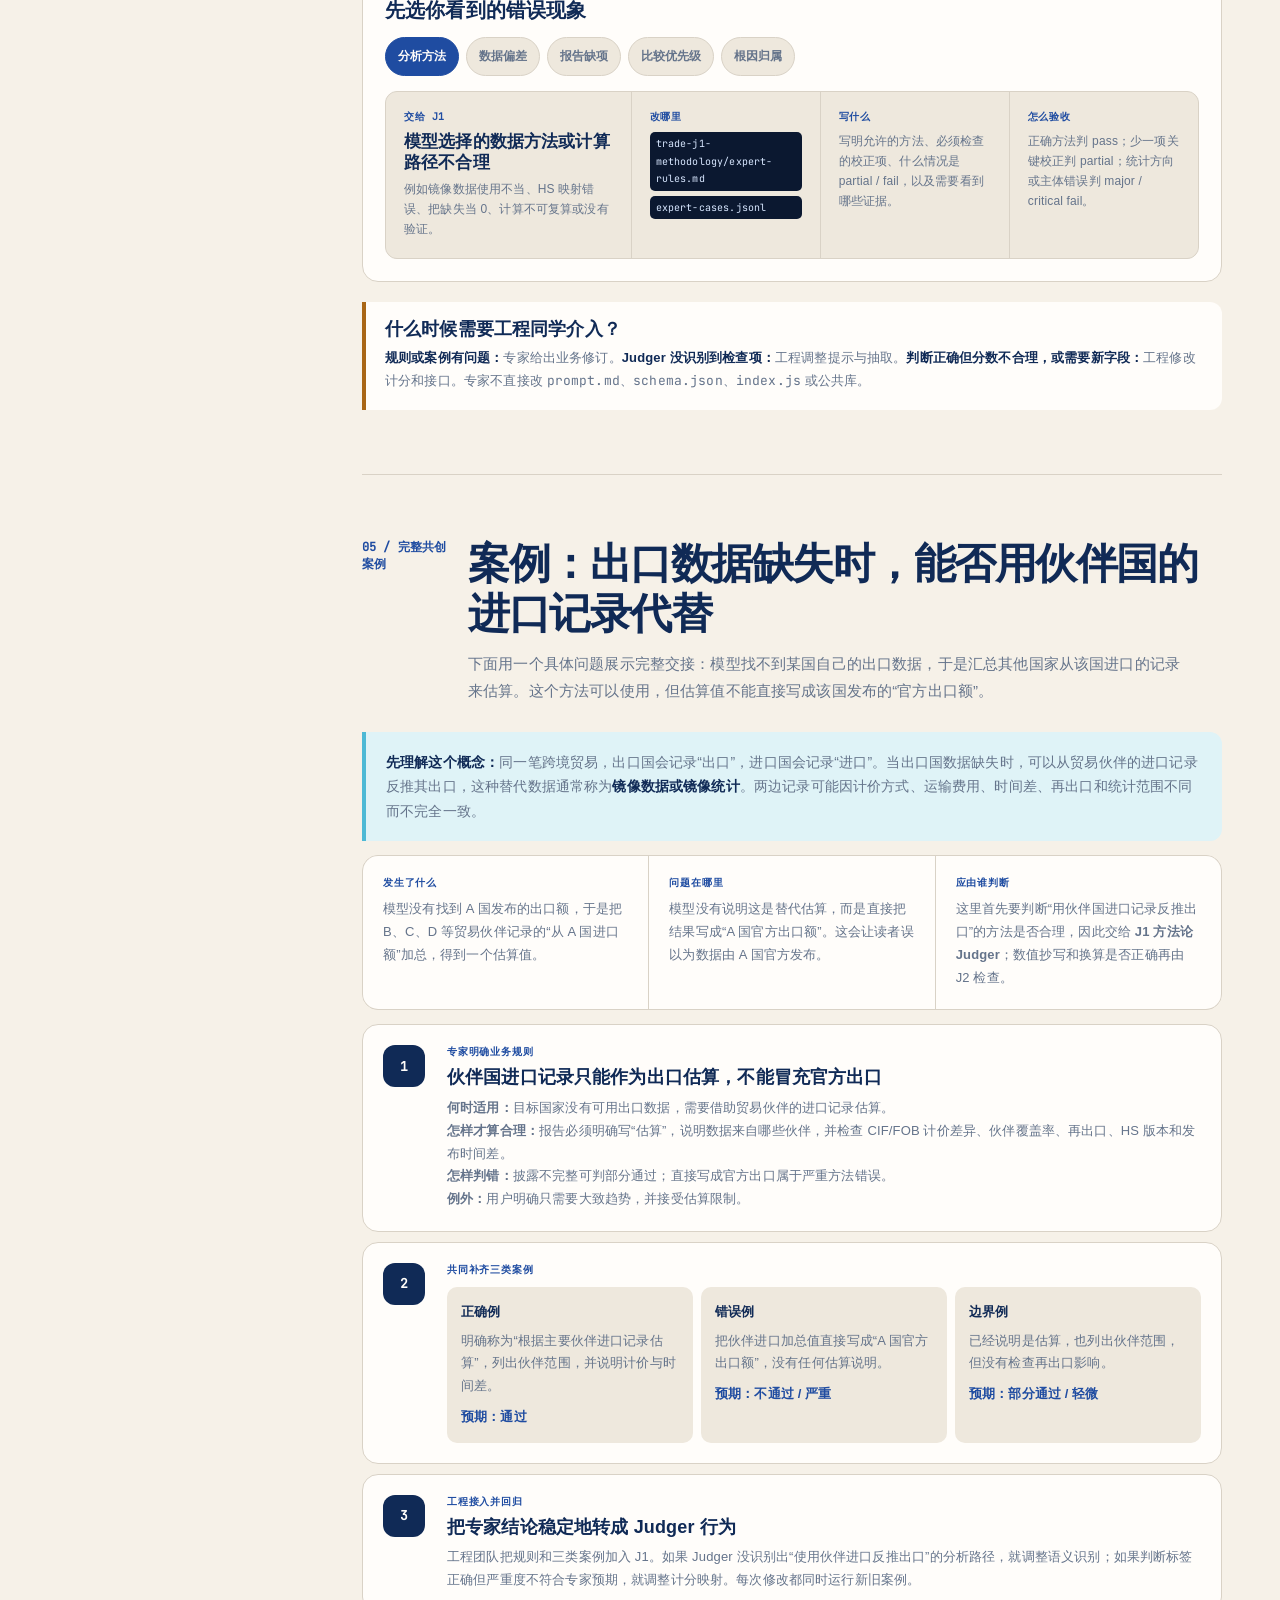
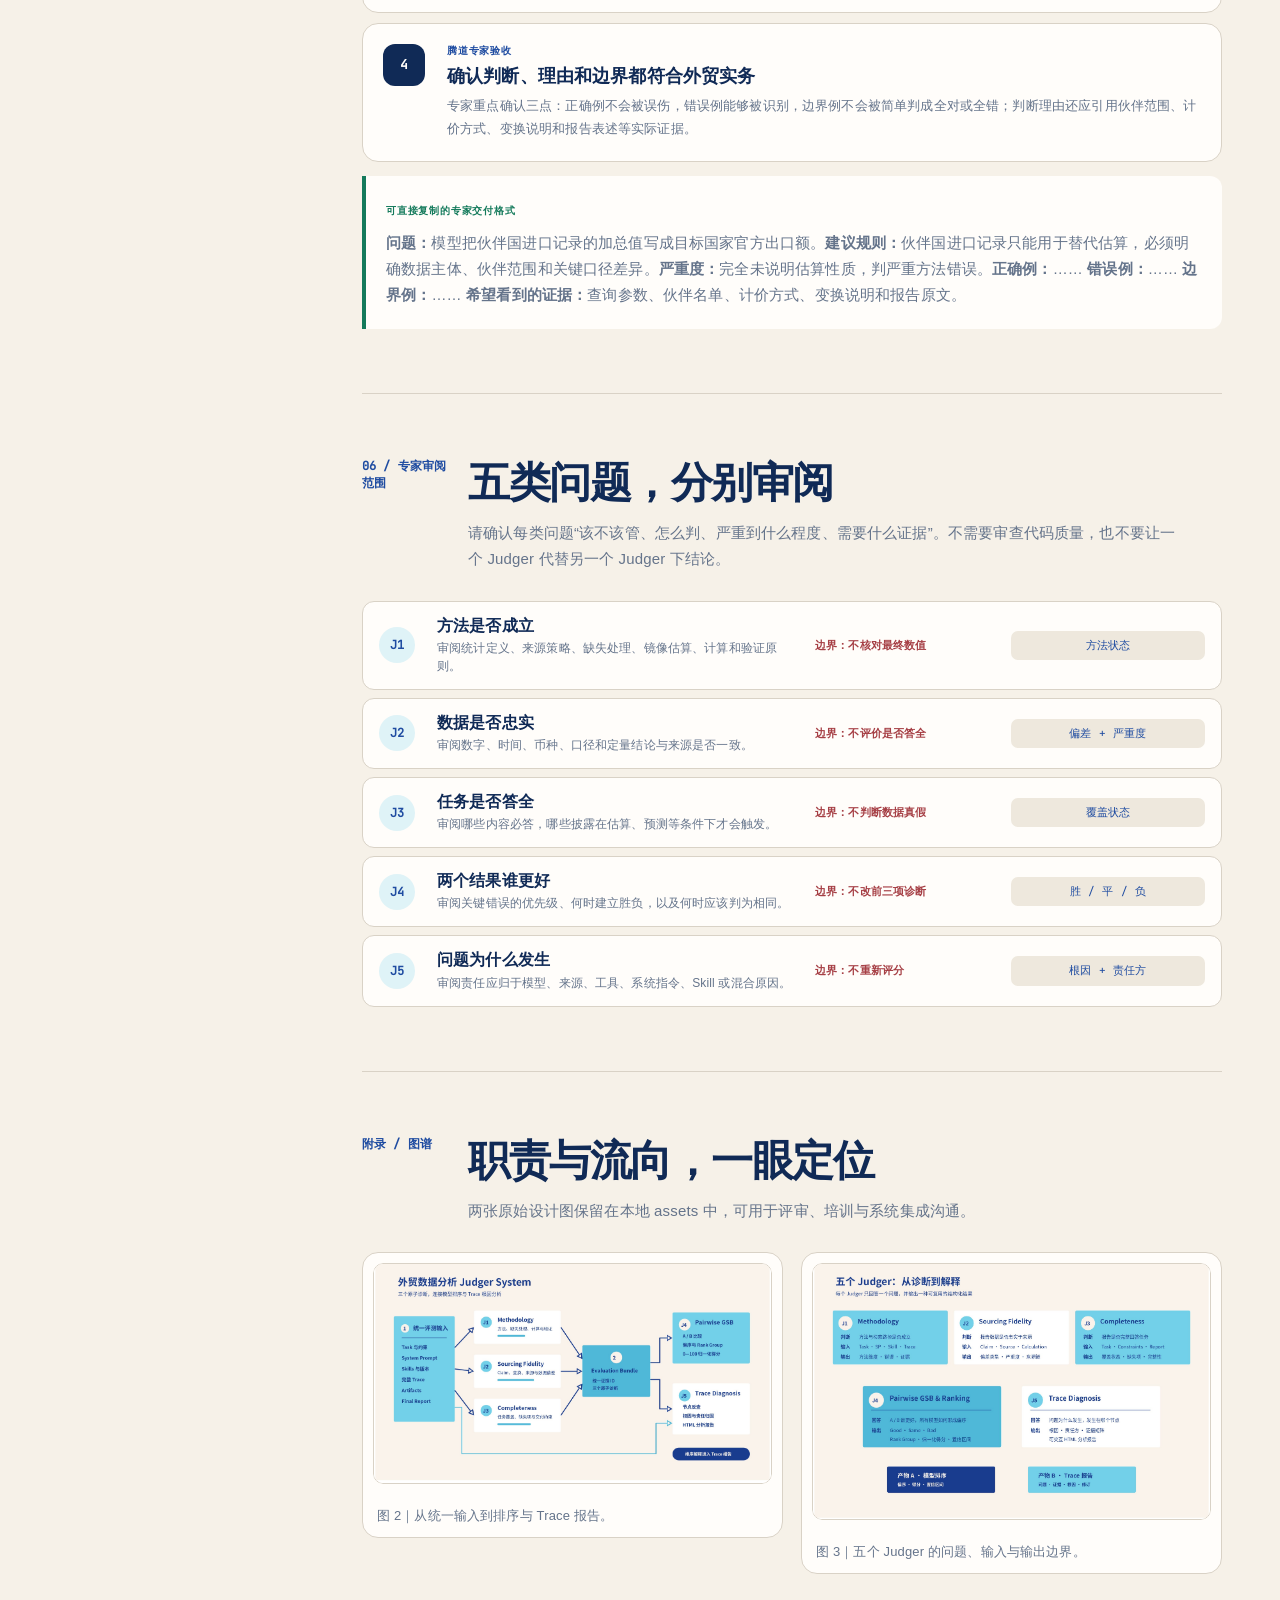
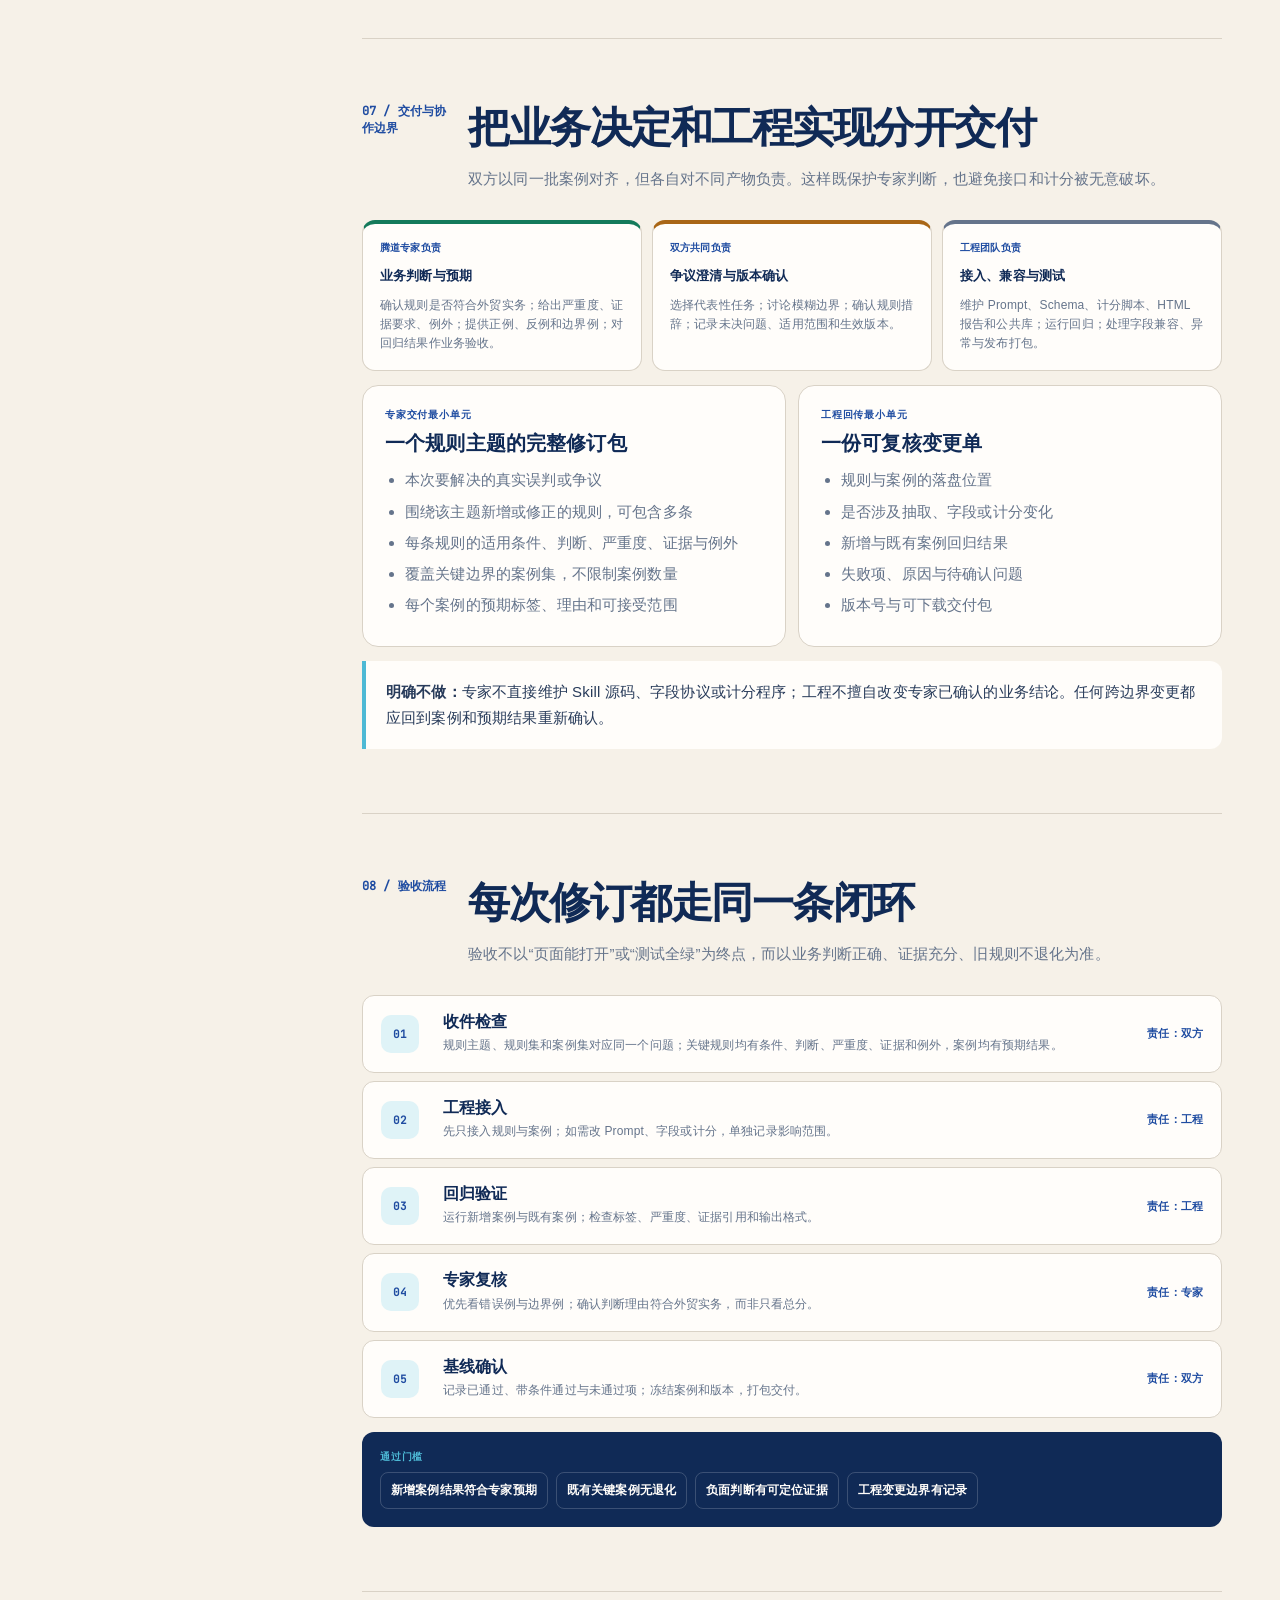
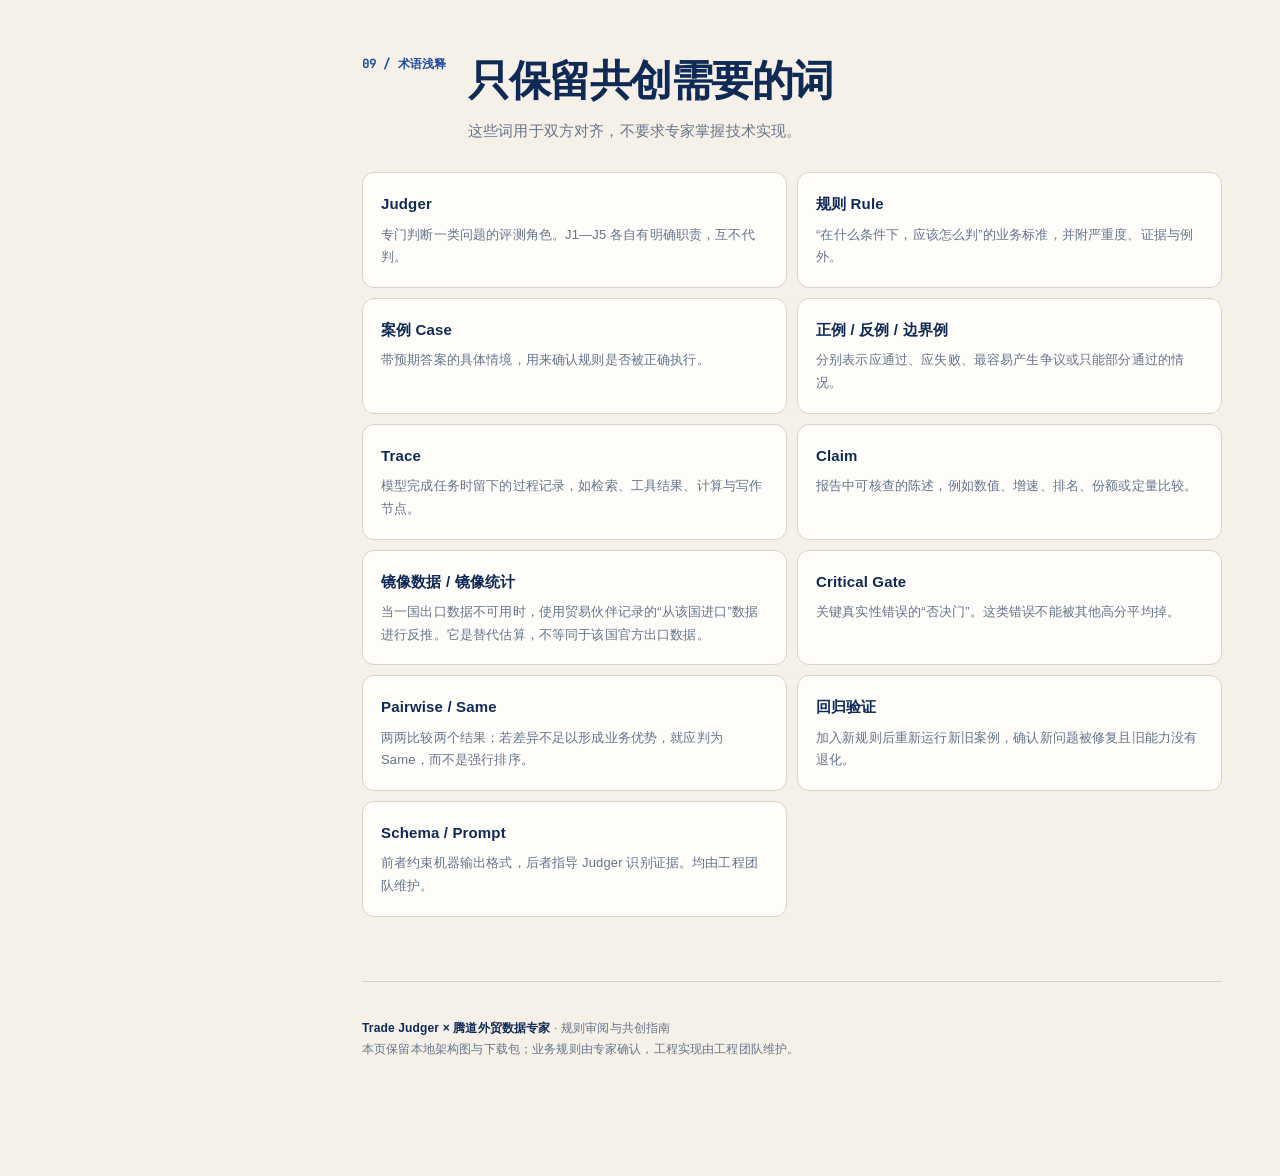
==== commit ee4b5d46: "Integrate evaluation platform and official Skill package - Add platform/: SPA frontend + FastAPI gat" ====
--- a/index.html
+++ b/index.html
@@ -9,6 +9,11 @@
   <link rel="stylesheet" href="assets/styles.css">
 </head>
 <body>
+<div id="ttj-platform-banner" style="background:#0f1720;color:#fff;padding:10px 20px;font-family:'PingFang SC','Helvetica Neue',Arial,sans-serif;font-size:13px;display:flex;justify-content:space-between;align-items:center;flex-wrap:wrap;gap:10px">
+  <div>🚀 <b>Tendata Trade Judger 评测平台</b> · 前端 SPA + FastAPI 网关，支持批量上传 traces/outputs 做真实 J1—J5 评估</div>
+  <div><a href="./platform/" style="color:#7ab8ff;text-decoration:underline">进入平台 →</a> · <a href="./PLATFORM_README.md" style="color:#7ab8ff;text-decoration:underline">部署说明</a> · <a href="./skills/" style="color:#7ab8ff;text-decoration:underline">Skill 包</a></div>
+</div>
+
   <a class="skip" href="#main">跳到正文</a>
   <div class="shell">
     <aside class="sidebar" aria-label="页面目录">
